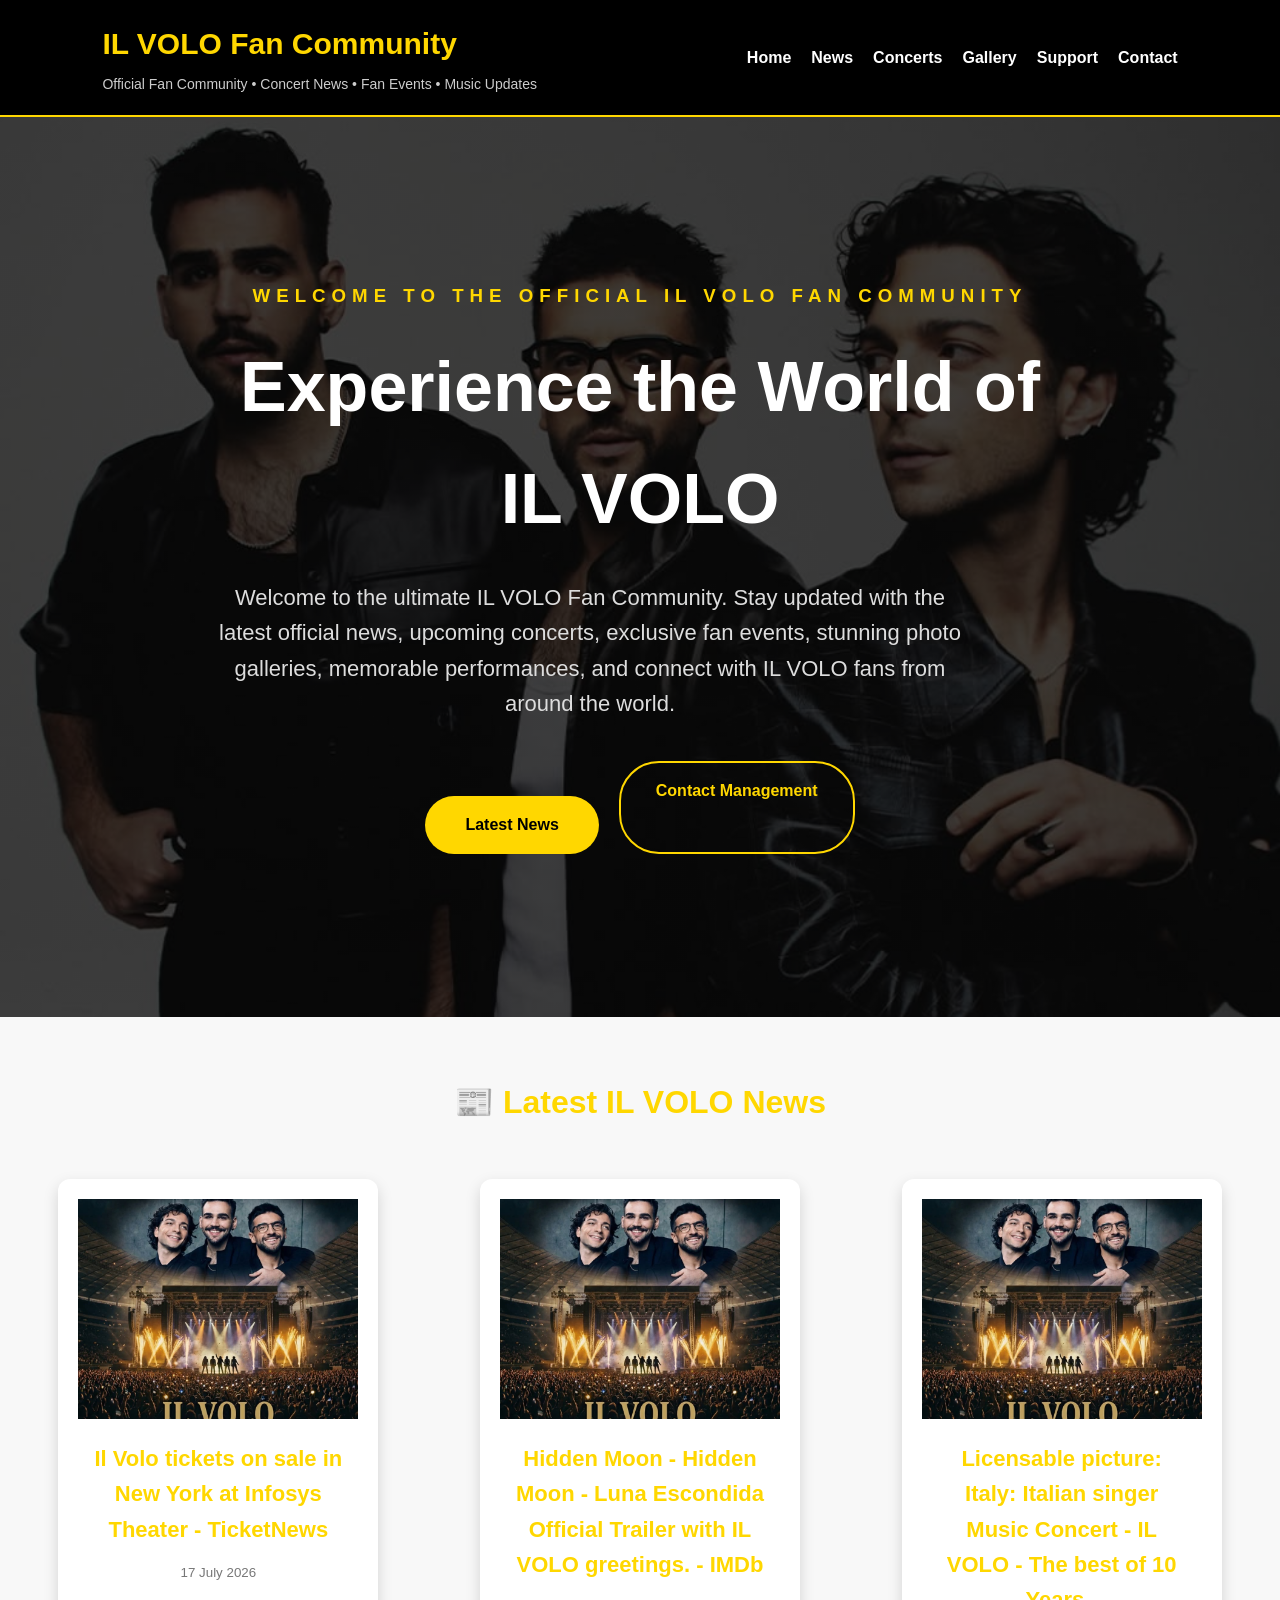
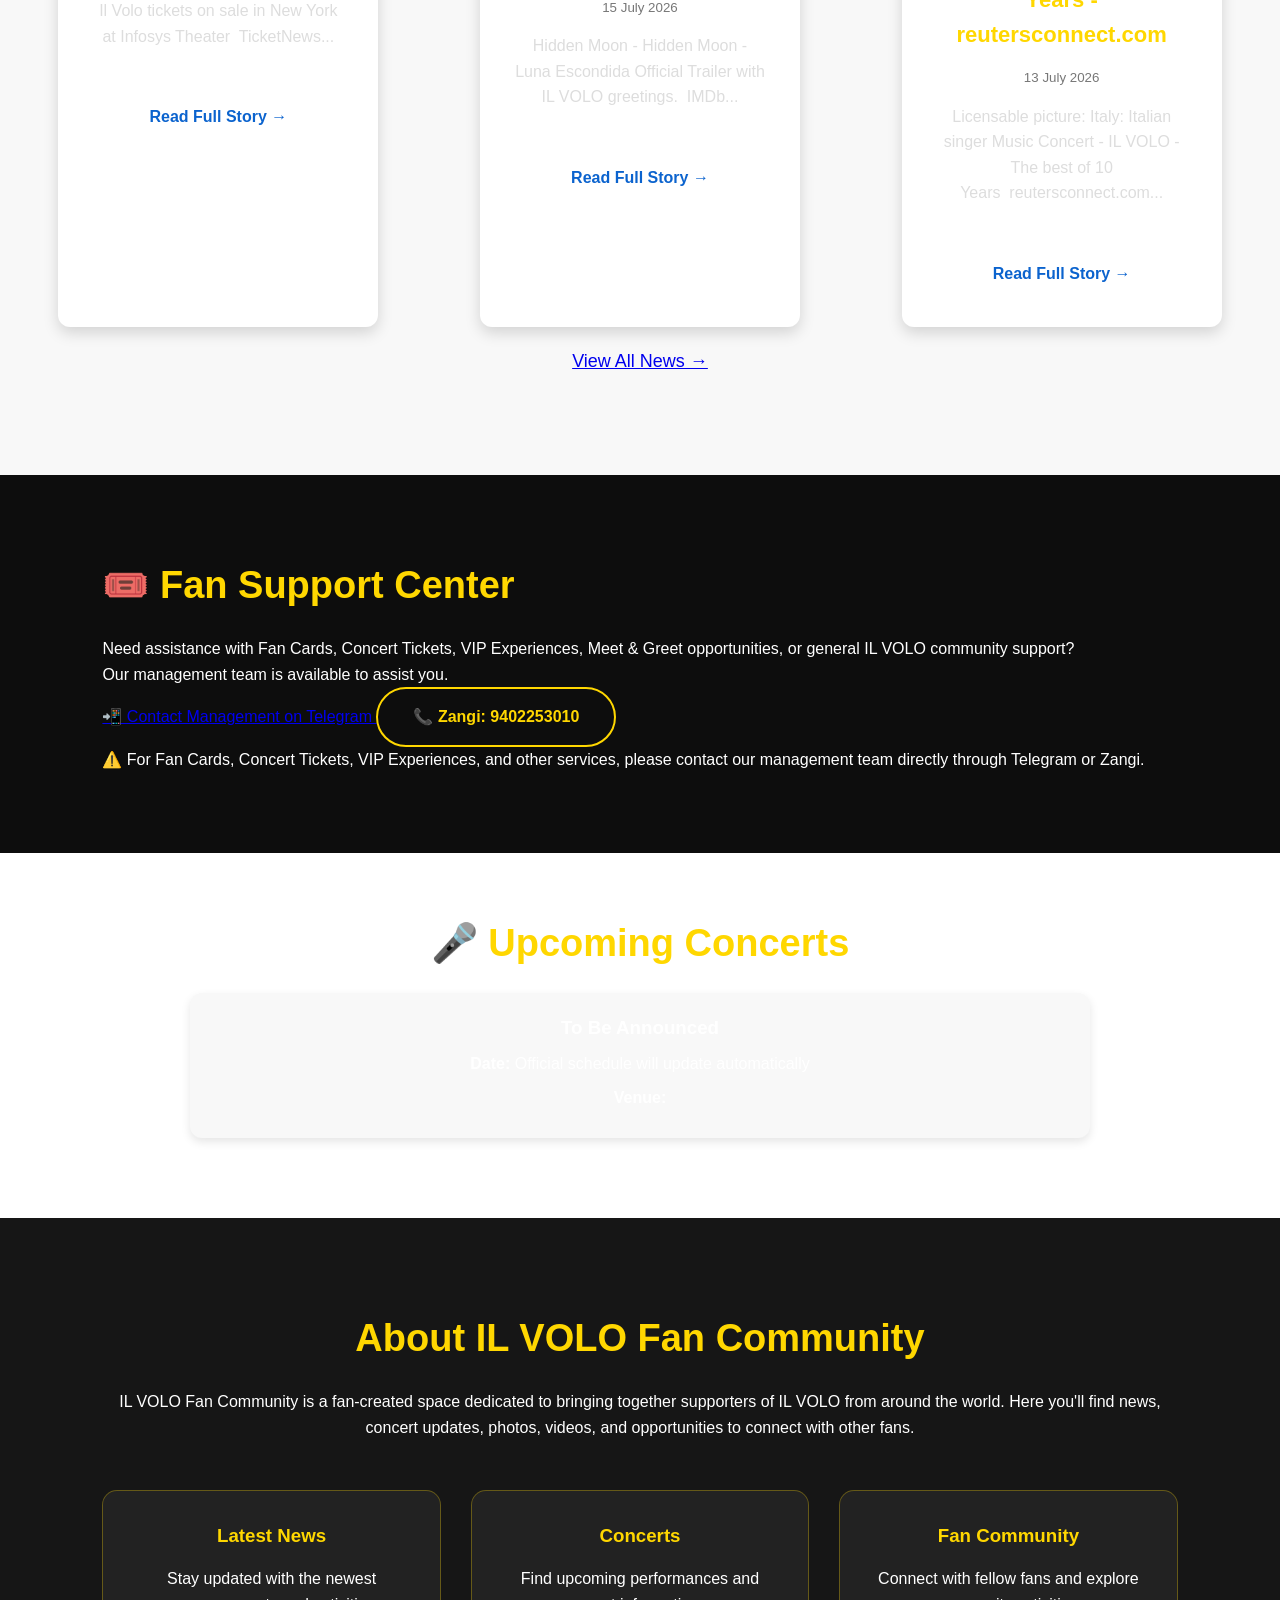
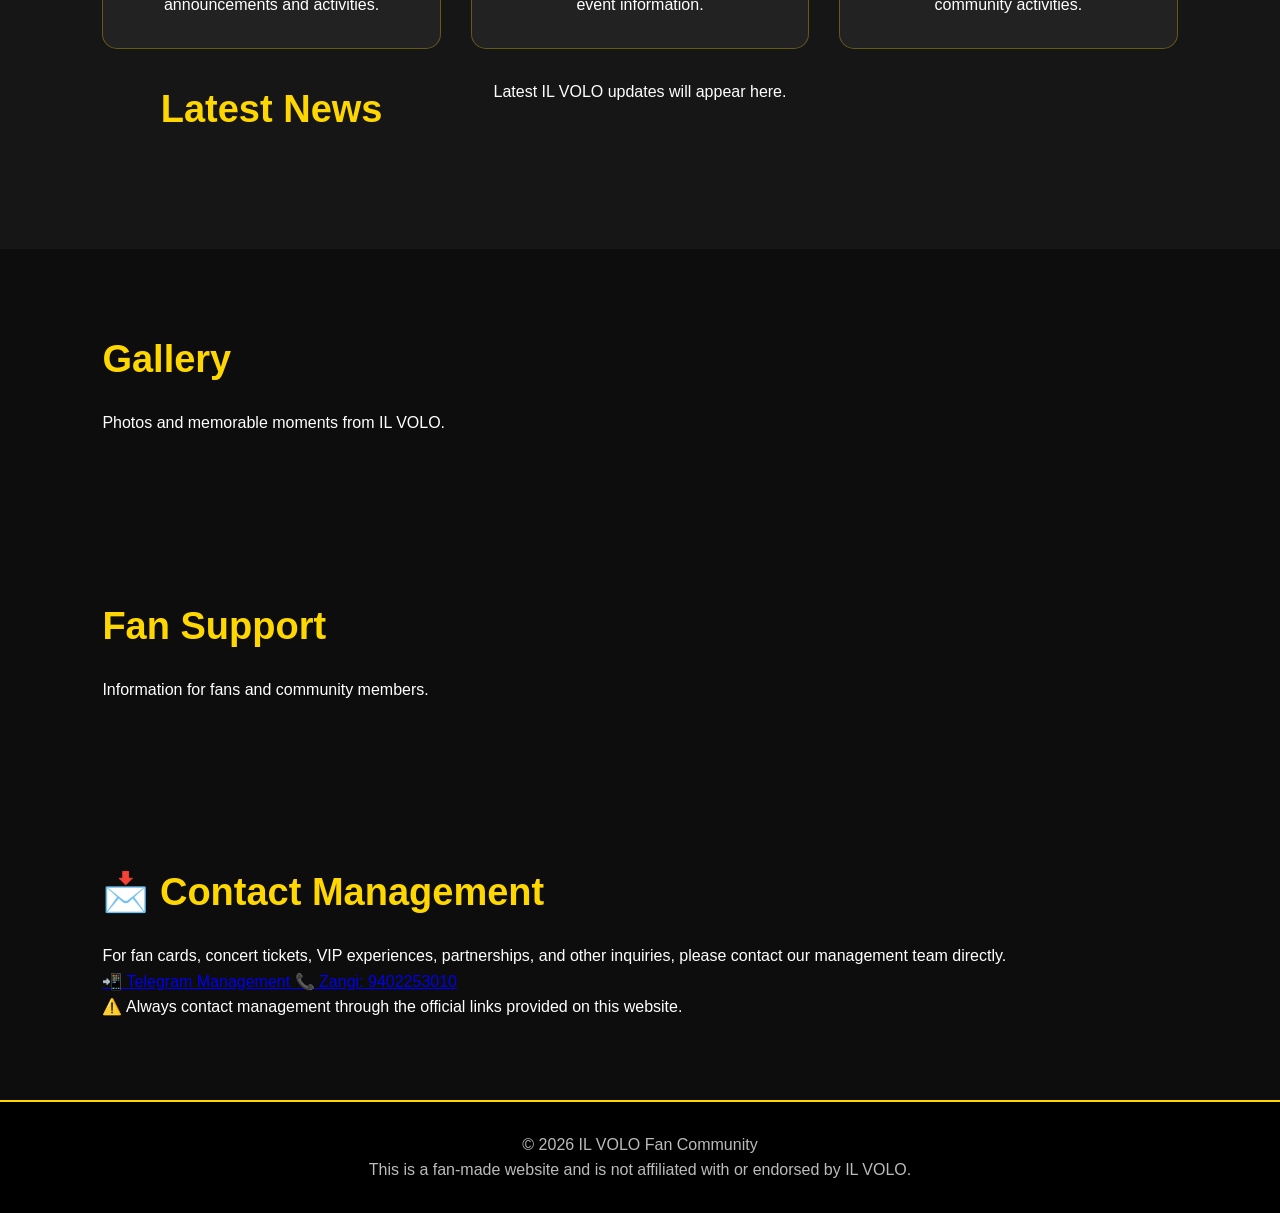
==== index.html @ ac8c2c8b "Improve contact management section" ====
<!DOCTYPE html>
<html lang="en">
<head>
<meta charset="UTF-8">
<meta name="viewport" content="width=device-width, initial-scale=1.0">
<title>IL VOLO Fan Community</title>

<link rel="stylesheet" href="style.css">
</head>

<body>

<header class="header">
    <div class="logo">
        <h1>IL VOLO Fan Community</h1>
       <p>Official Fan Community • Concert News • Fan Events • Music Updates</p>
    </div>

    <nav>
        <a href="#home">Home</a>
        <a href="#news">News</a>
        <a href="#concerts">Concerts</a>
        <a href="#gallery">Gallery</a>
        <a href="#support">Support</a>
        <a href="#contact">Contact</a>
    </nav>
</header>

<section id="home" class="hero">

<div class="hero-content">

<h3>WELCOME TO THE OFFICIAL IL VOLO FAN COMMUNITY</h3>

<h1>Experience the World of IL VOLO</h1>

<p>
Welcome to the ultimate IL VOLO Fan Community. Stay updated with the latest official news, upcoming concerts, exclusive fan events, stunning photo galleries, memorable performances, and connect with IL VOLO fans from around the world.
</p>

<div class="hero-buttons">
<a href="#news" class="btn">Latest News</a>
<a href="#contact" class="btn2">Contact Management</a>
</div>

</div>

</section>
<section class="latest-news">
  <h2>📰 Latest IL VOLO News</h2>

  <div id="home-news">
    <p>Loading latest news...</p>
  </div>

  <p>
    <a href="news.html">View All News →</a>
  </p>
</section>

<script src="script.js"></script>
<section id="support" class="fan-support">

<h2>🎟️ Fan Support Center</h2>

<p>
Need assistance with Fan Cards, Concert Tickets, VIP Experiences, Meet & Greet opportunities, or general IL VOLO community support?
</p>

<p>
Our management team is available to assist you.
</p>

<div class="support-buttons">

<a href="https://t.me/ilvolo_fan_community" target="_blank">
📲 Contact Management on Telegram
</a>

<a href="https://zangi.com/dl/conversation/9402253010" target="_blank" class="btn2">
📞 Zangi: 9402253010
</a>

</div>

<p class="support-note">
⚠️ For Fan Cards, Concert Tickets, VIP Experiences, and other services, please contact our management team directly through Telegram or Zangi.
</p>

</section>
<section id="concerts" class="concerts">

<h2>🎤 Upcoming Concerts</h2>

<div id="concert-list">
<p>Concert dates will be updated automatically.</p>
</div>

</section>
<section id="about">

<h2>About IL VOLO Fan Community</h2>

<p>
IL VOLO Fan Community is a fan-created space dedicated to bringing together supporters of IL VOLO from around the world. Here you'll find news, concert updates, photos, videos, and opportunities to connect with other fans.
</p>

<div class="about-boxes">

<div class="box">
<h3>Latest News</h3>
<p>Stay updated with the newest announcements and activities.</p>
</div>

<div class="box">
<h3>Concerts</h3>
<p>Find upcoming performances and event information.</p>
</div>

<div class="box">
<h3>Fan Community</h3>
<p>Connect with fellow fans and explore community activities.</p>
</div>

    <h2>Latest News</h2>
    <p>Latest IL VOLO updates will appear here.</p>
</section>



<section id="gallery">
    <h2>Gallery</h2>
    <p>Photos and memorable moments from IL VOLO.</p>
</section>

<section id="support">
    <h2>Fan Support</h2>
    <p>Information for fans and community members.</p>
</section>

<section id="contact" class="contact">

<h2>📩 Contact Management</h2>

<p>
For fan cards, concert tickets, VIP experiences, partnerships, and other inquiries, please contact our management team directly.
</p>

<div class="support-buttons">

<a href="https://t.me/ilvolo_fan_community" target="_blank">
📲 Telegram Management
</a>

<a href="https://zangi.com/dl/conversation/9402253010" target="_blank">
📞 Zangi: 9402253010
</a>

</div>

<p class="support-note">
⚠️ Always contact management through the official links provided on this website.
</p>

</section>

<footer>
    <p>© 2026 IL VOLO Fan Community</p>
    <p>This is a fan-made website and is not affiliated with or endorsed by IL VOLO.</p>
</footer>

<script src="script.js"></script>

</body>
</html>
---- style.css ----
*{
margin:0;
padding:0;
box-sizing:border-box;
font-family:Arial,Helvetica,sans-serif;
scroll-behavior:smooth;
}

body{
background:#0d0d0d;
color:#fff;
line-height:1.6;
}

.header{
position:sticky;
top:0;
display:flex;
justify-content:space-between;
align-items:center;
padding:20px 8%;
background:#000;
border-bottom:2px solid gold;
z-index:1000;
flex-wrap:wrap;
}

.logo h1{
color:gold;
font-size:30px;
}

.logo p{
color:#ccc;
font-size:14px;
margin-top:5px;
}

nav{
display:flex;
flex-wrap:wrap;
gap:20px;
}

nav a{
text-decoration:none;
color:white;
font-weight:bold;
transition:.3s;
}

nav a:hover{
color:gold;
}

.hero{
    min-height:100vh;
    display:flex;
    justify-content:center;
    align-items:center;
    text-align:center;
    padding:40px 20px;
    background:
        linear-gradient(rgba(0,0,0,.75),rgba(0,0,0,.75)),
        url("hero-ilvolo.JPG");
    background-size:cover;
    background-position:center;
}

.hero-content{
    max-width:850px;
}

.hero h3{
    color:gold;
    letter-spacing:6px;
    margin-bottom:20px;
}

.hero h1{
    font-size:70px;
    margin-bottom:25px;
}

.hero p{
    font-size:22px;
    color:#ddd;
    margin-bottom:40px;
}

.hero-buttons{
    display:flex;
    justify-content:center;
    gap:20px;
    flex-wrap:wrap;
}

.btn,
.btn2{
    display:inline-block;
    padding:15px 35px;
    border-radius:40px;
    text-decoration:none;
    font-weight:bold;
    transition:.3s;
}

.btn{
    background:gold;
    color:#000;
}

.btn2{
    border:2px solid gold;
    color:gold;
}

.btn:hover,
.btn2:hover{
    transform:translateY(-4px);
}

.hero h2{
font-size:58px;
color:gold;
margin-bottom:20px;
}

.hero p{
max-width:750px;
font-size:22px;
color:#ddd;
}

.btn{
margin-top:35px;
display:inline-block;
padding:16px 40px;
background:gold;
color:black;
font-weight:bold;
text-decoration:none;
border-radius:40px;
transition:.3s;
}

.btn:hover{
transform:scale(1.05);
}

section{
padding:80px 8%;
}

section h2{
color:gold;
margin-bottom:20px;
font-size:38px;
}

footer{
background:#000;
padding:30px;
text-align:center;
border-top:2px solid gold;
color:#bbb;
}

@media(max-width:768px){

.header{
flex-direction:column;
text-align:center;
}

nav{
justify-content:center;
margin-top:20px;
}

.hero h2{
font-size:40px;
}

.hero p{
font-size:18px;
}

}
#about{
padding:90px 8%;
text-align:center;
background:#161616;
}

.about-boxes{
display:grid;
grid-template-columns:repeat(auto-fit,minmax(250px,1fr));
gap:30px;
margin-top:50px;
}

.box{
background:#222;
padding:30px;
border-radius:15px;
border:1px solid rgba(255,215,0,.3);
transition:.3s;
}

.box:hover{
transform:translateY(-8px);
border-color:gold;
}

.box h3{
color:gold;
margin-bottom:15px;
}
/* Latest News Section */

.latest-news {
    padding: 50px 20px;
    text-align: center;
}

.latest-news h2 {
    font-size: 35px;
    margin-bottom: 10px;
}

.latest-news p {
    font-size: 18px;
}

.news-container {
    display: flex;
    justify-content: center;
    gap: 25px;
    flex-wrap: wrap;
    margin-top: 30px;
}

.news-card {
    width: 320px;
    background: white;
    border-radius: 15px;
    overflow: hidden;
    box-shadow: 0 5px 15px rgba(0,0,0,0.15);
    padding-bottom: 20px;
}

.news-card img {
    width: 100%;
    height: 200px;
    object-fit: cover;
}

.news-card h3 {
    font-size: 22px;
    margin: 15px;
}

.news-card p {
    padding: 0 15px;
    font-size: 16px;
}

.news-card span {
    display: block;
    margin: 15px;
    font-weight: bold;
}

.news-card button {
    background: #c9a227;
    color: white;
    border: none;
    padding: 12px 25px;
    border-radius: 25px;
    cursor: pointer;
}
/* Latest News Section */

.latest-news{
    padding:80px 20px;
    background:#111;
    text-align:center;
}

.latest-news h2{
    color:gold;
    font-size:42px;
    margin-bottom:15px;
}

.latest-news p{
    color:#ddd;
    max-width:800px;
    margin:0 auto 40px;
}

.news-container{
    display:grid;
    grid-template-columns:repeat(auto-fit,minmax(300px,1fr));
    gap:30px;
}

.news-card{
    background:#1b1b1b;
    border-radius:15px;
    overflow:hidden;
    transition:.3s;
    box-shadow:0 10px 25px rgba(0,0,0,.4);
}

.news-card:hover{
    transform:translateY(-8px);
}

.news-card img{
    width:100%;
    height:220px;
    object-fit:cover;
}

.news-card h3{
    color:gold;
    padding:20px 20px 10px;
}

.news-card p{
    padding:0 20px;
}

.news-card span{
    display:block;
    color:#bbb;
    padding:15px 20px;
}

.read-more{
    display:inline-block;
    margin:20px;
    padding:12px 25px;
    background:gold;
    color:black;
    text-decoration:none;
    border-radius:30px;
    font-weight:bold;
}
.latest-news {
    padding: 60px 20px;
    background: #f7f7f7;
    text-align: center;
}

.latest-news h2 {
    font-size: 2rem;
    margin-bottom: 30px;
}

.news-card {
    background: white;
    border-radius: 12px;
    padding: 20px;
    margin: 20px auto;
    max-width: 700px;
    box-shadow: 0 4px 12px rgba(0,0,0,0.1);
}

.news-card h3 {
    margin-bottom: 10px;
}

.news-card a {
    color: #0066cc;
    font-weight: bold;
    text-decoration: none;
}

.news-card a:hover {
    text-decoration: underline;
}
.latest-news {
    padding: 60px 20px;
    background: #f8f8f8;
}

#home-news {
    display: grid;
    grid-template-columns: repeat(auto-fit, minmax(300px, 1fr));
    gap: 25px;
}

.news-card {
    background: white;
    border-radius: 12px;
    overflow: hidden;
    box-shadow: 0 6px 15px rgba(0,0,0,0.15);
    transition: transform .3s ease;
}

.news-card:hover {
    transform: translateY(-6px);
}

.news-card img {
    width: 100%;
    height: 220px;
    object-fit: cover;
}

.news-card h3 {
    padding: 15px;
    margin: 0;
}

.news-card small {
    display: block;
    color: #777;
    padding: 0 15px;
}

.news-card p {
    padding: 15px;
    line-height: 1.6;
}

.news-card a {
    display: inline-block;
    margin: 0 15px 20px;
    color: #0b63ce;
    font-weight: bold;
    text-decoration: none;
}
.concerts {
    padding: 60px 20px;
    background: #ffffff;
    text-align: center;
}

#concert-list {
    max-width: 900px;
    margin: auto;
}

.concert-card {
    background: #f8f8f8;
    border-radius: 12px;
    padding: 20px;
    margin: 20px 0;
    box-shadow: 0 4px 10px rgba(0,0,0,0.1);
}

.concert-card h3 {
    margin-top: 0;
}

.concert-card p {
    margin: 8px 0;
}
.read-more {
    display: inline-block;
    margin: 15px;
    padding: 10px 20px;
    background: #c9a227;
    color: white;
    text-decoration: none;
    border-radius: 25px;
    font-weight: bold;
}

.read-more:hover {
    opacity: 0.8;
}
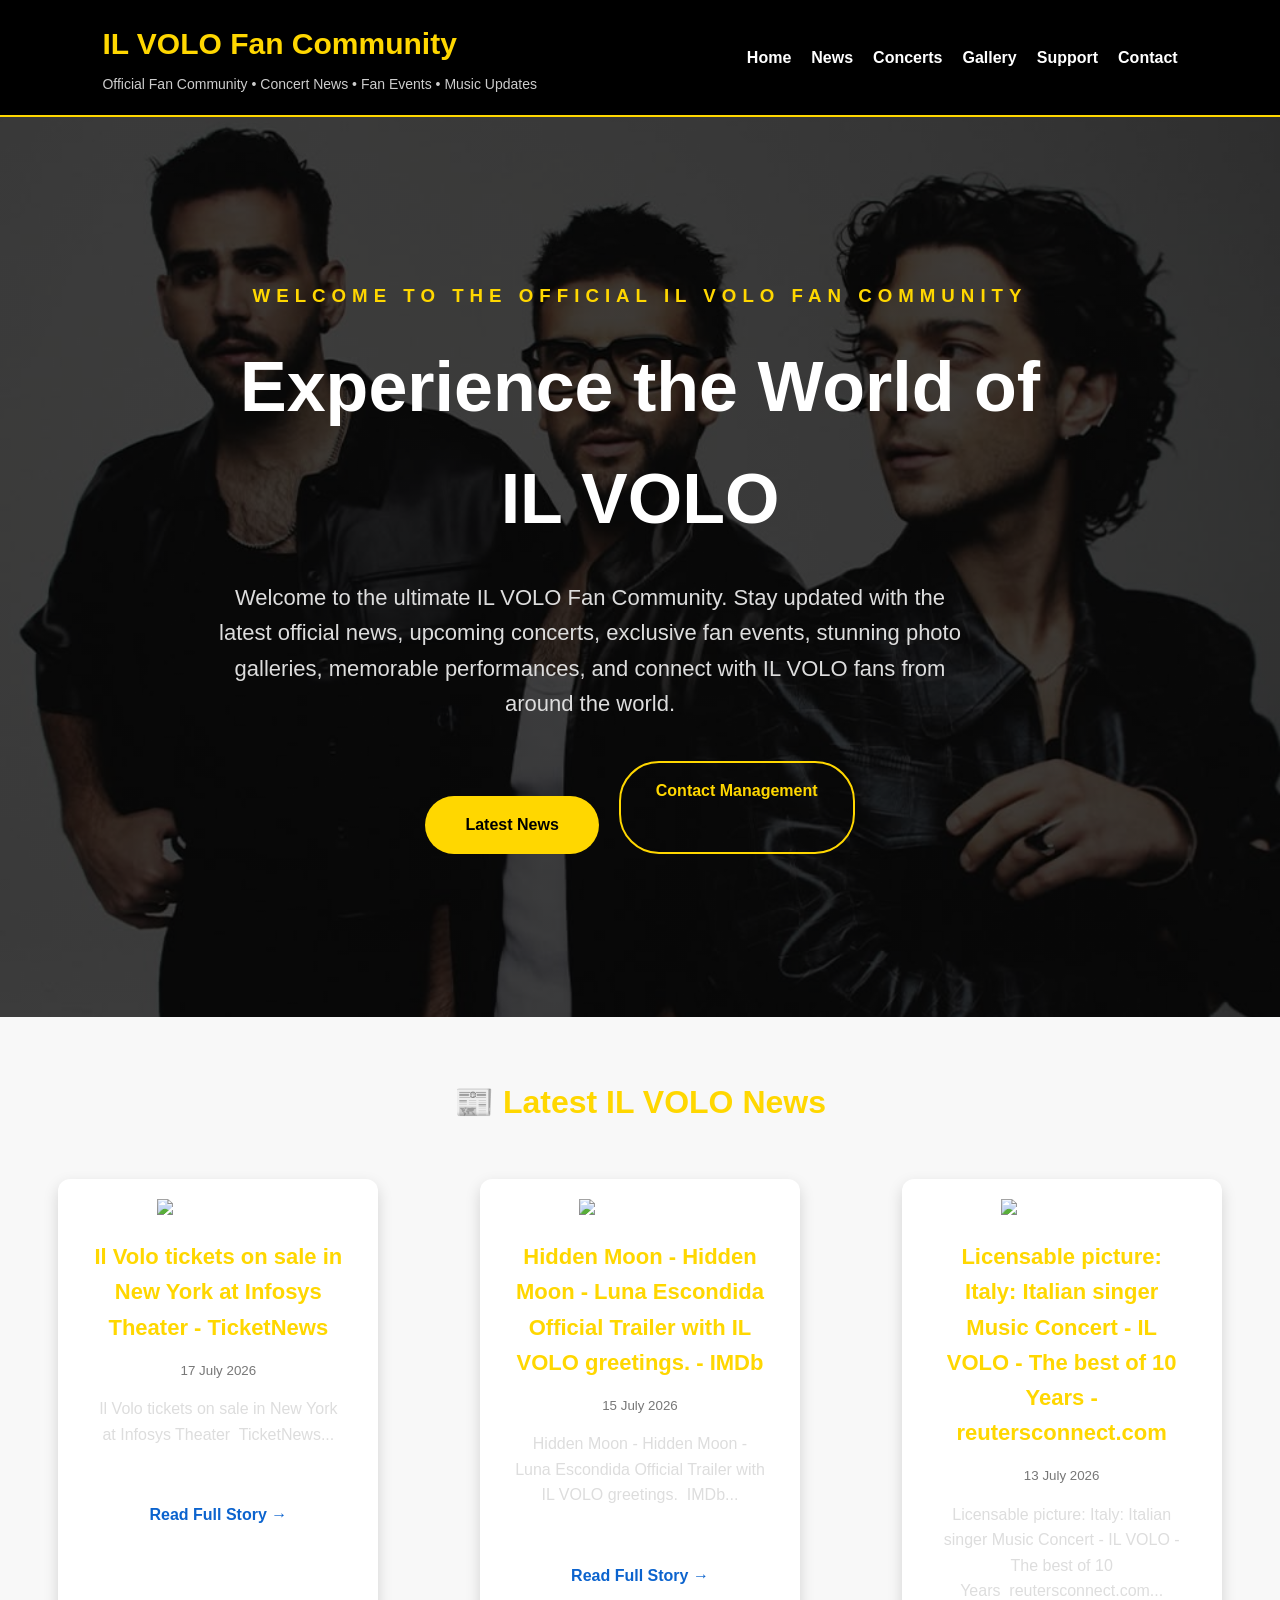
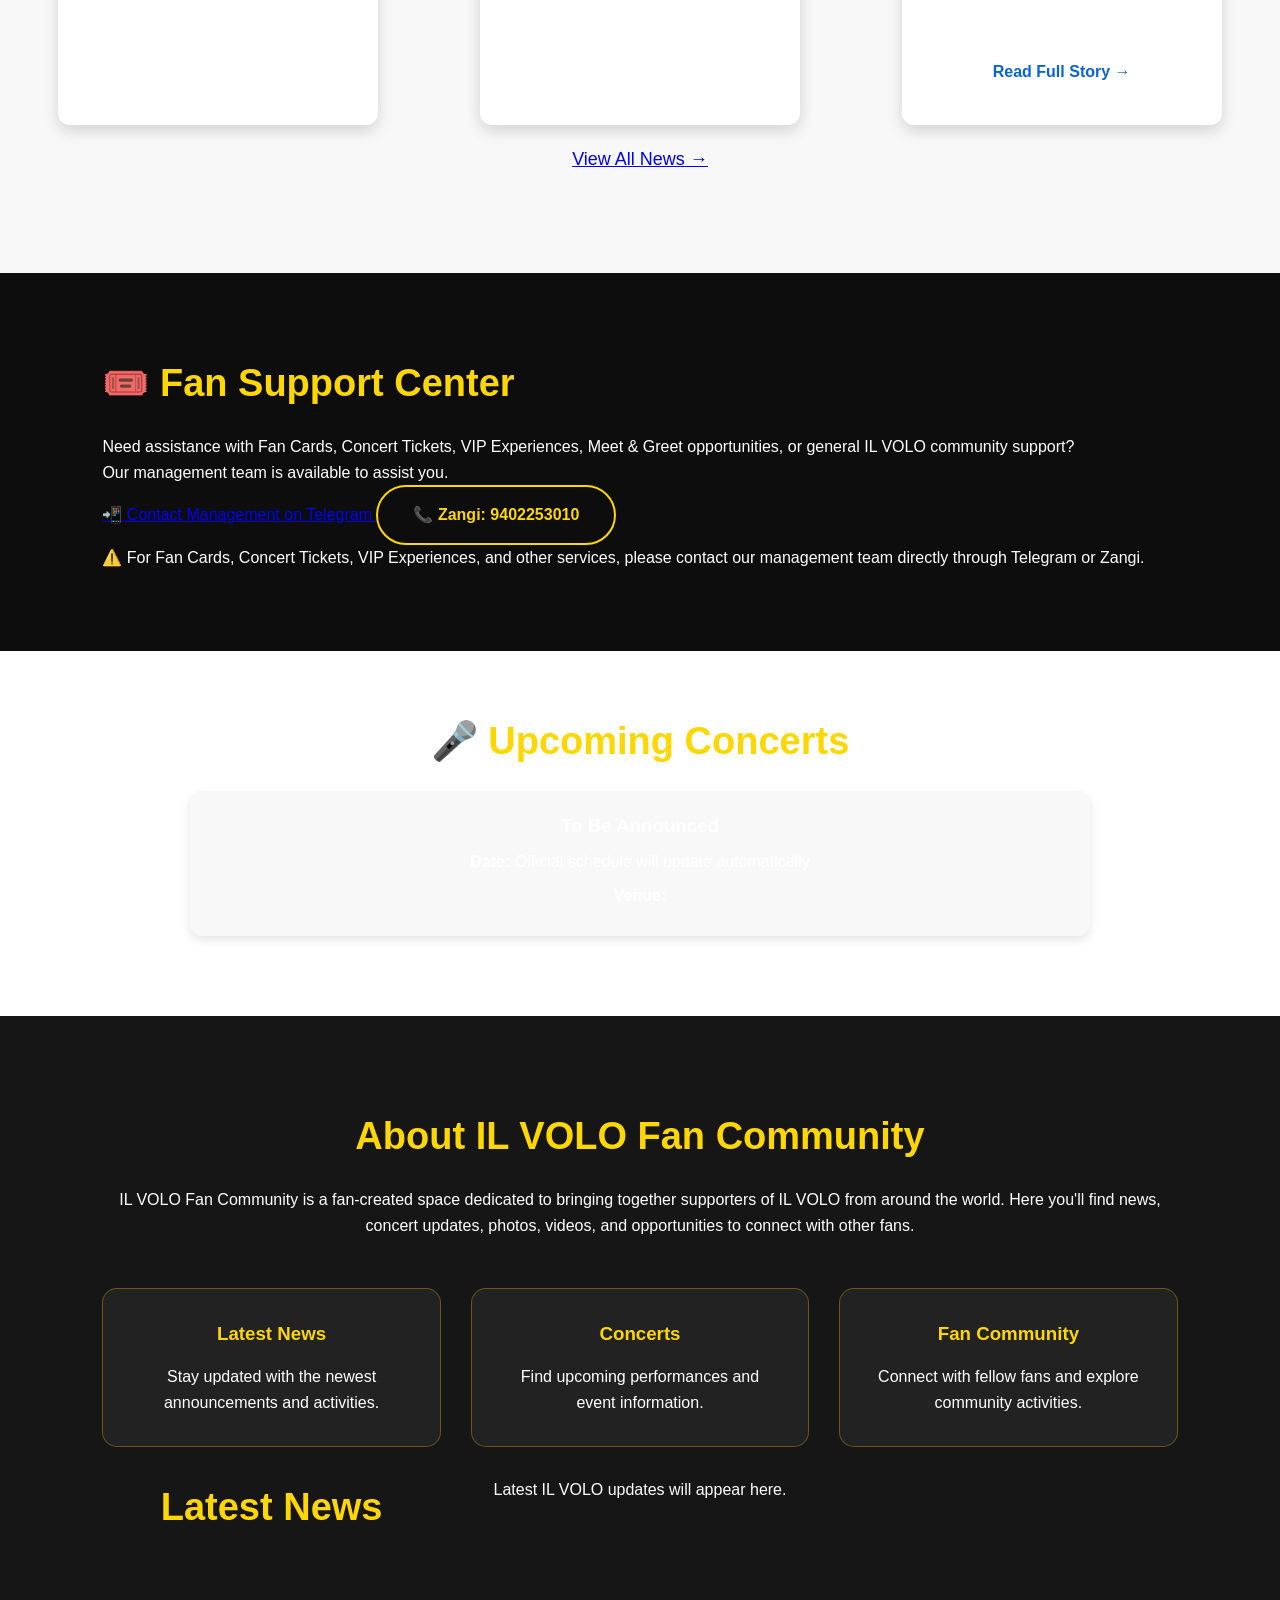
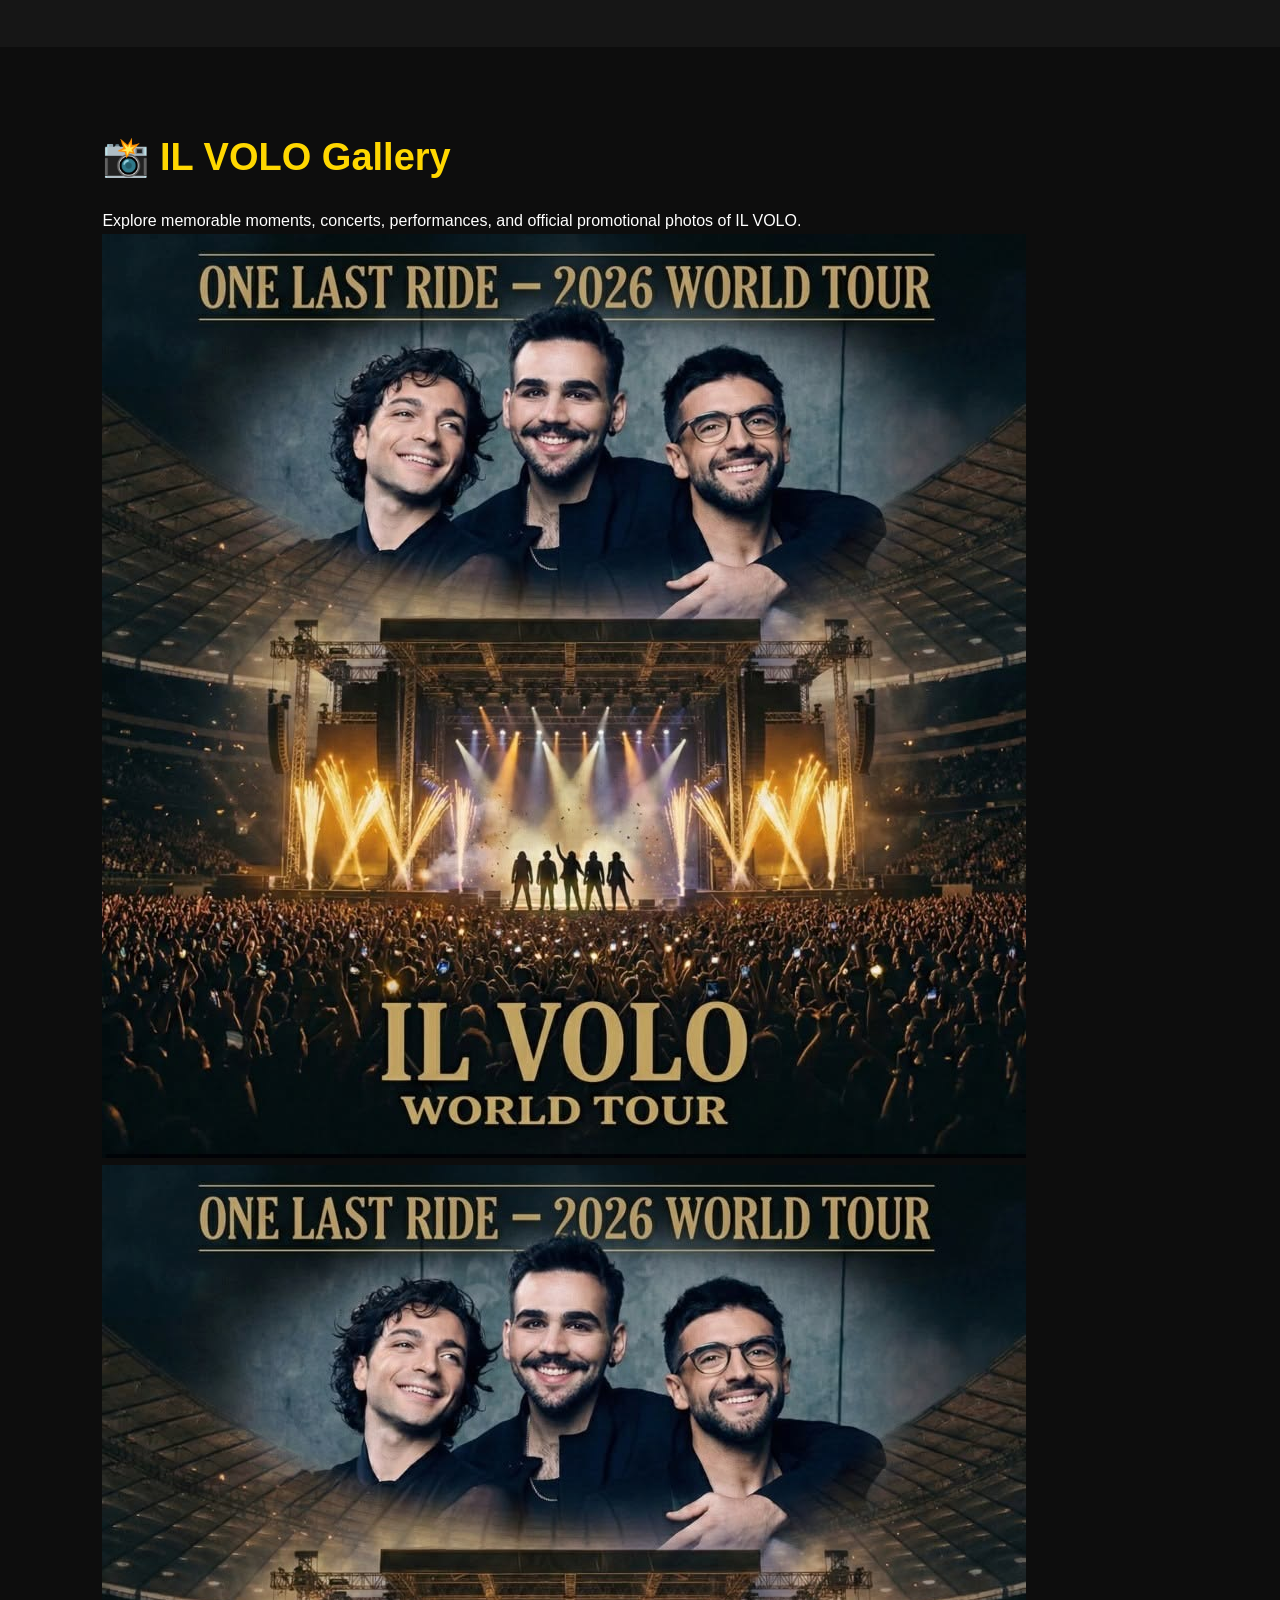
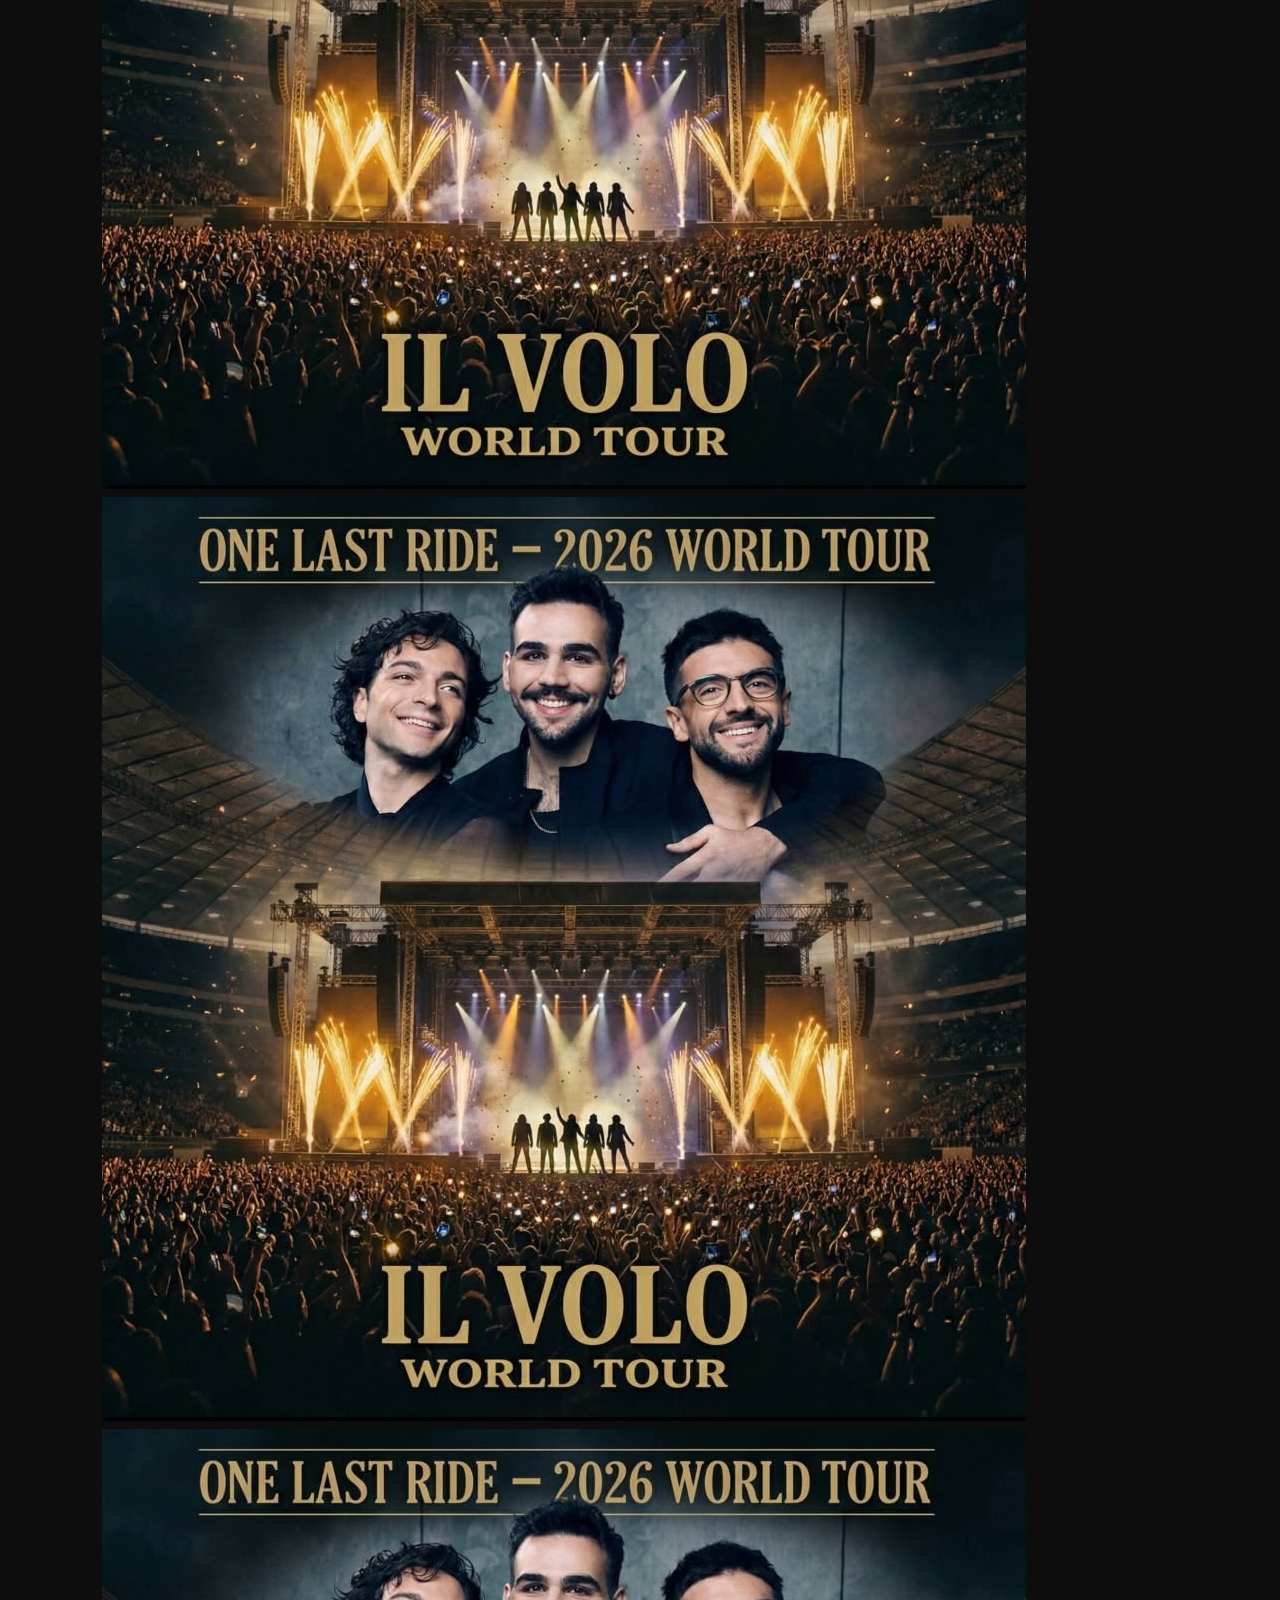
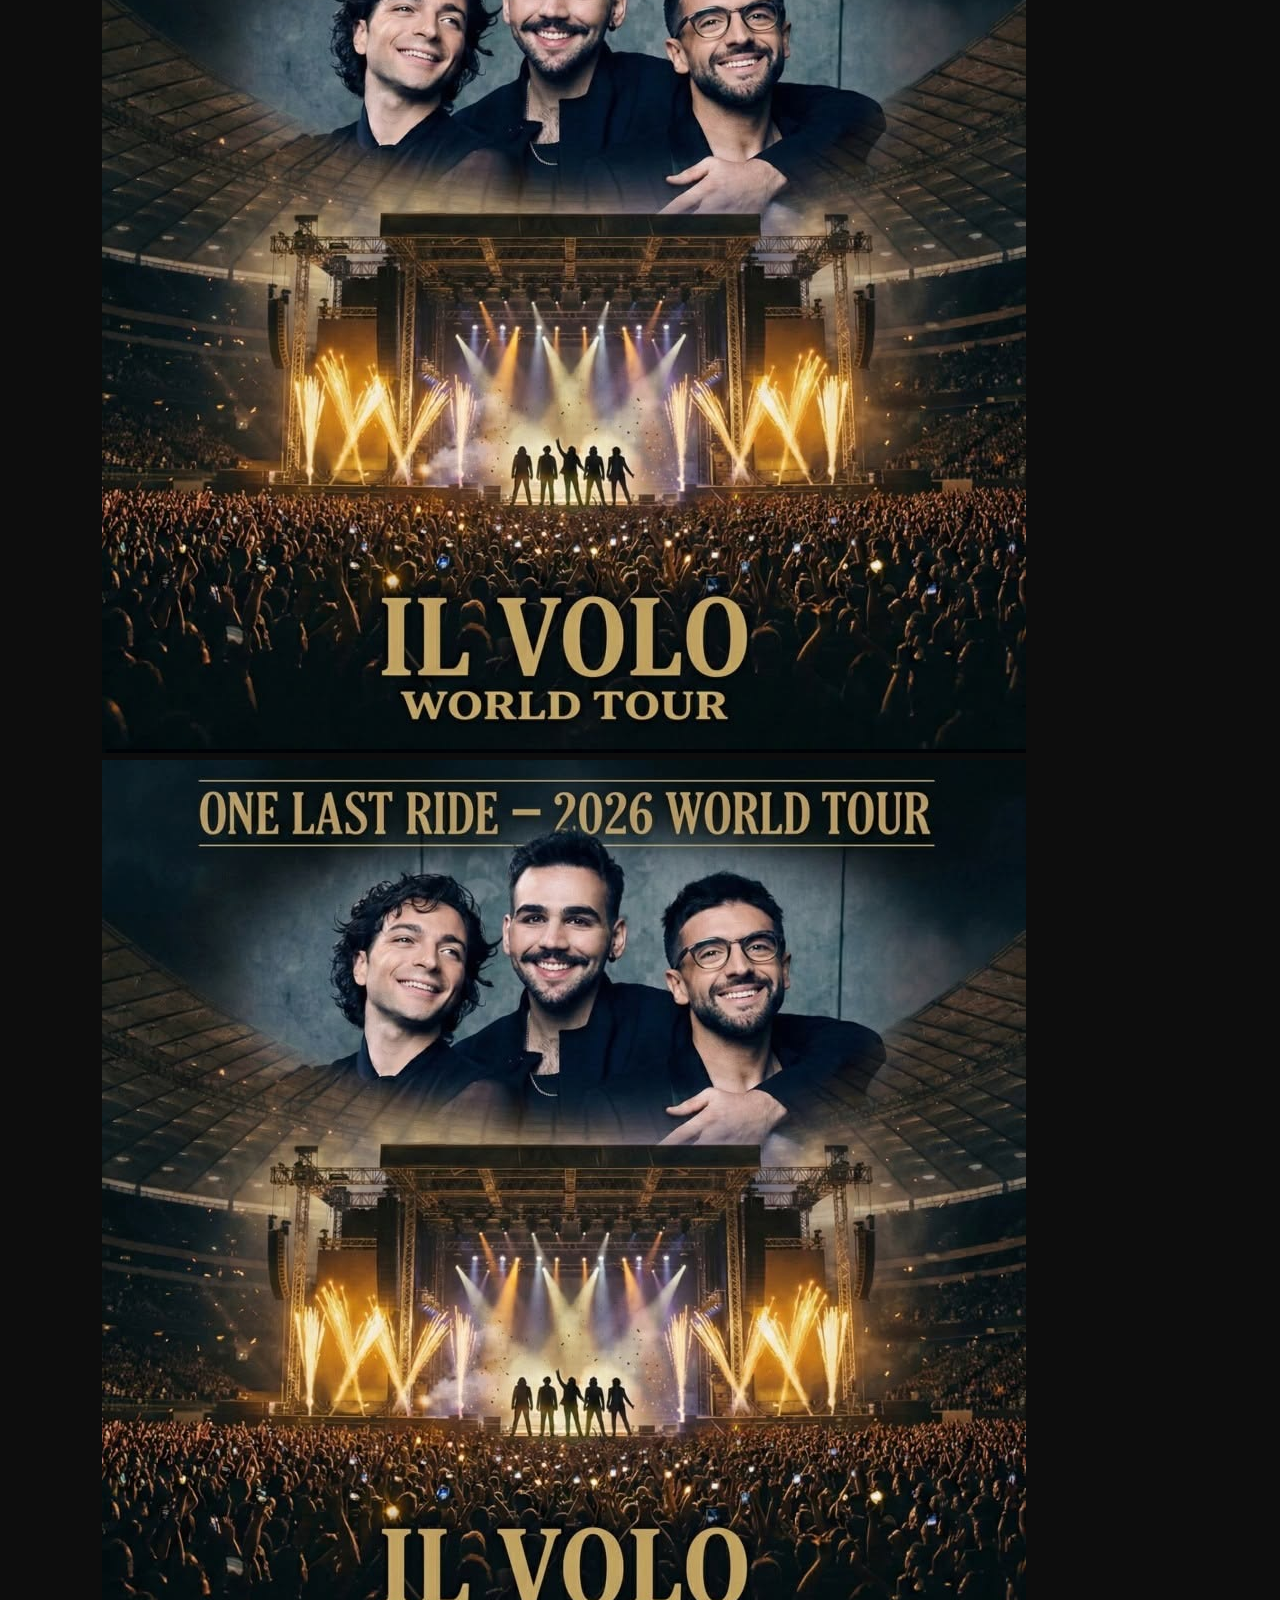
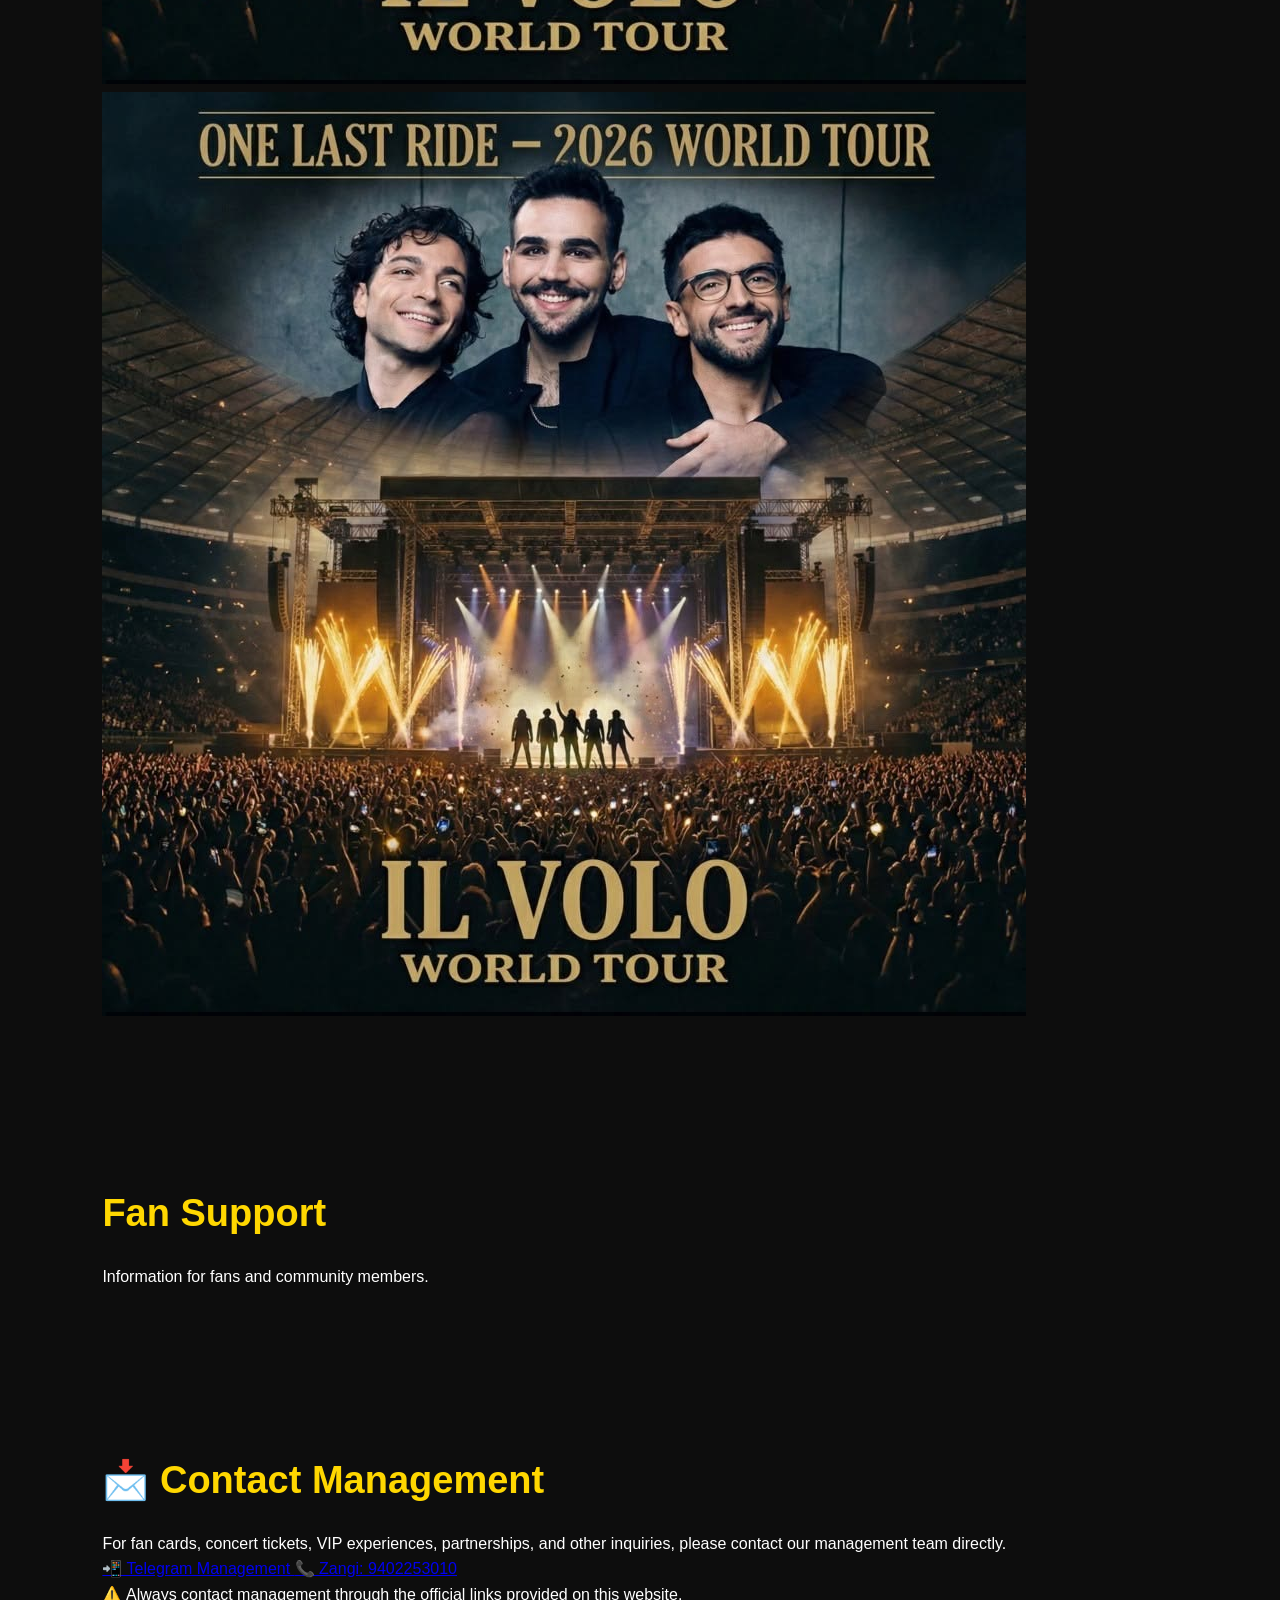
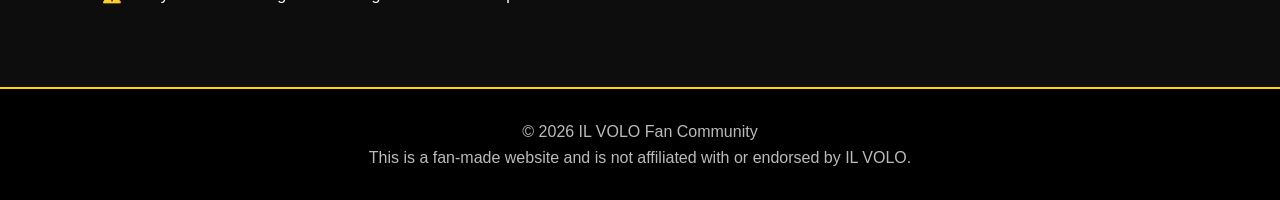
==== commit f73a0314: "Create professional gallery section" ====
--- a/index.html
+++ b/index.html
@@ -128,9 +128,30 @@
 
 
 
-<section id="gallery">
-    <h2>Gallery</h2>
-    <p>Photos and memorable moments from IL VOLO.</p>
+<section id="gallery" class="gallery">
+
+<h2>📸 IL VOLO Gallery</h2>
+
+<p>
+Explore memorable moments, concerts, performances, and official promotional photos of IL VOLO.
+</p>
+
+<div class="gallery-grid">
+
+<img src="ilvolo-default.JPG" alt="IL VOLO">
+
+<img src="ilvolo-default.JPG" alt="IL VOLO">
+
+<img src="ilvolo-default.JPG" alt="IL VOLO">
+
+<img src="ilvolo-default.JPG" alt="IL VOLO">
+
+<img src="ilvolo-default.JPG" alt="IL VOLO">
+
+<img src="ilvolo-default.JPG" alt="IL VOLO">
+
+</div>
+
 </section>
 
 <section id="support">
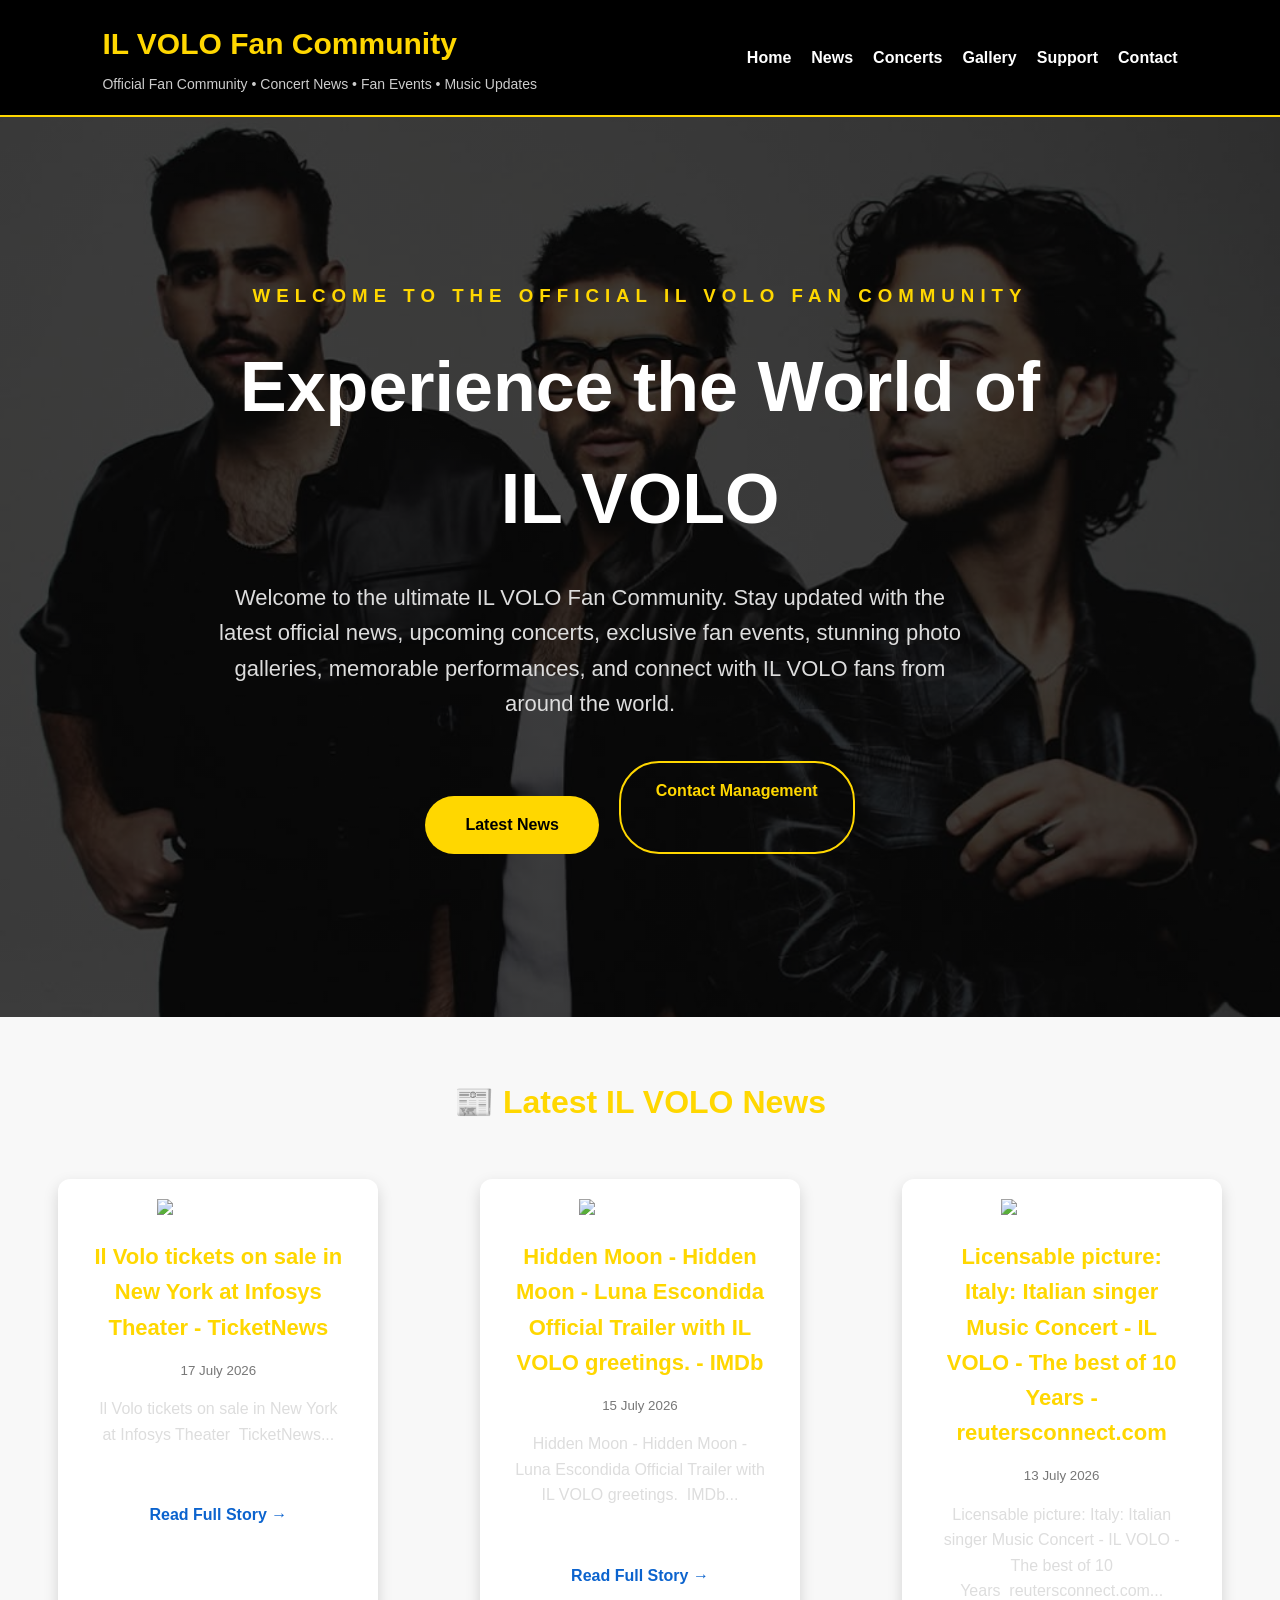
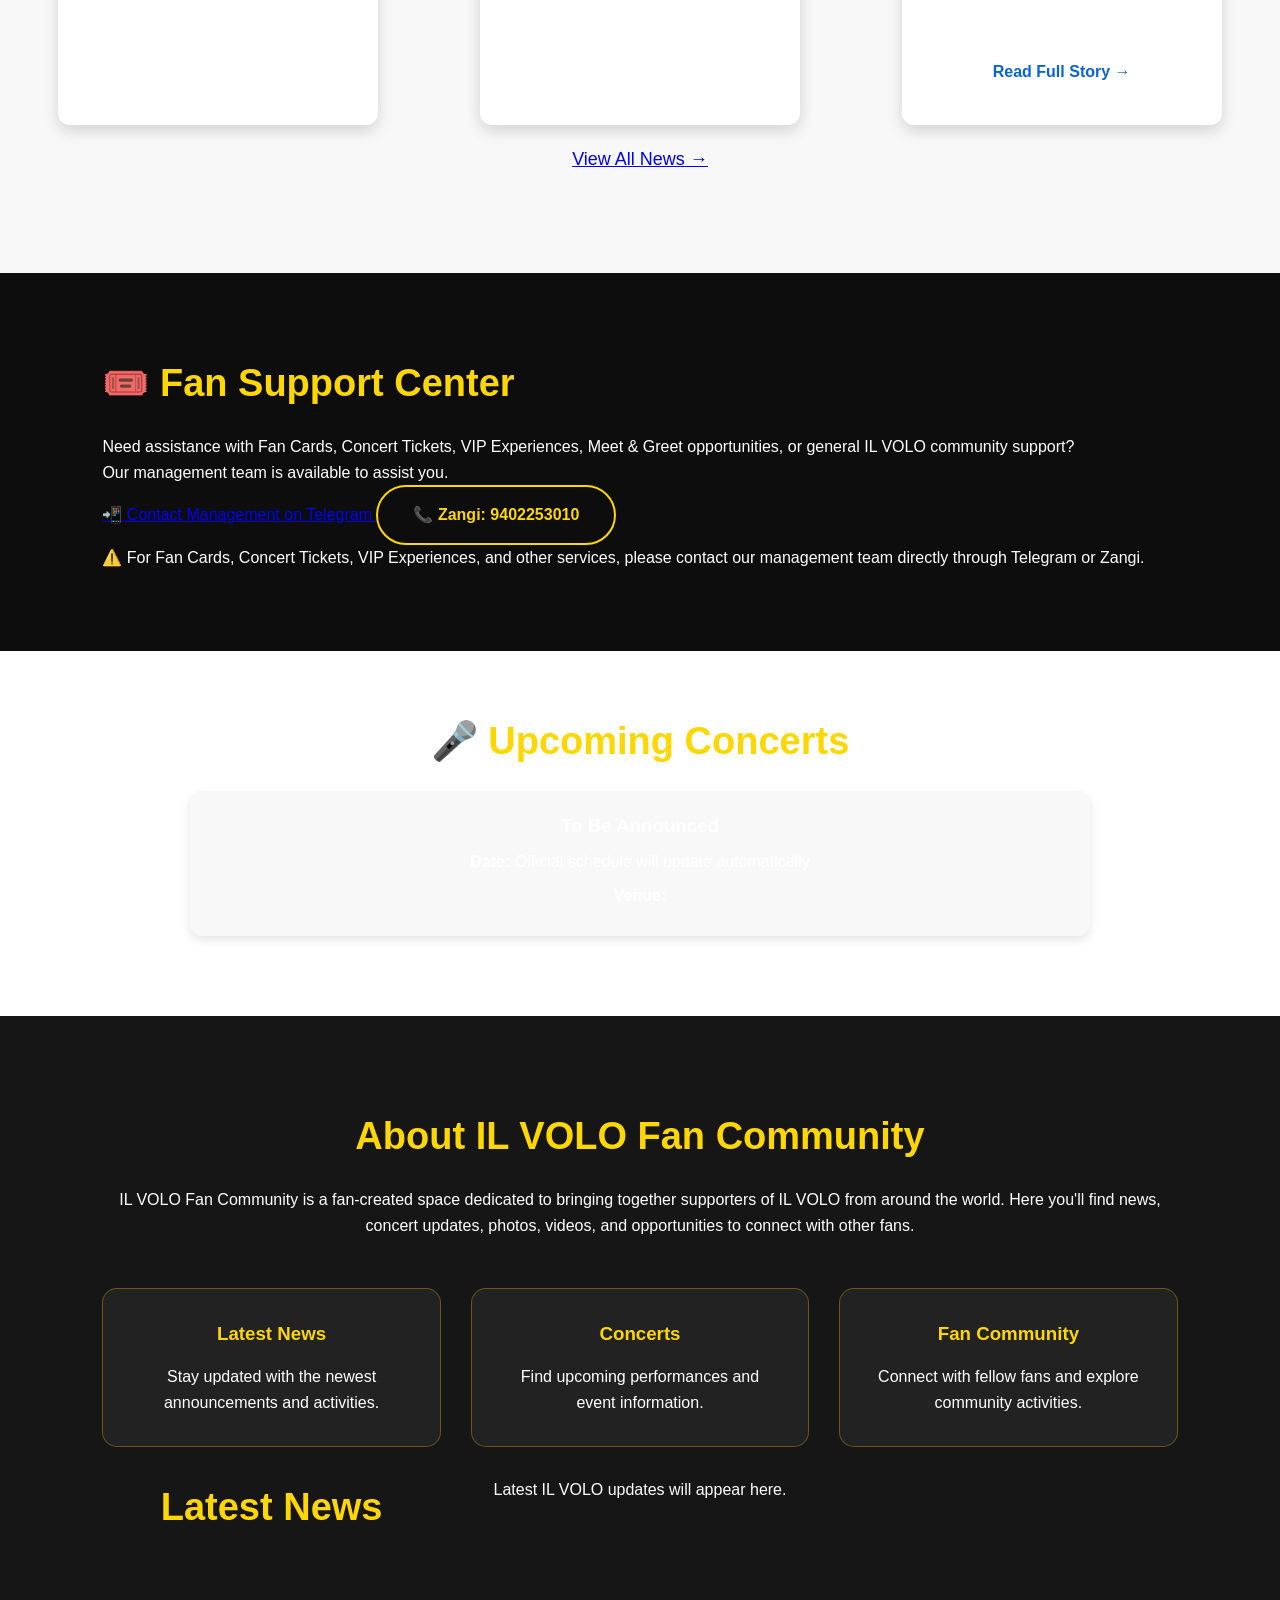
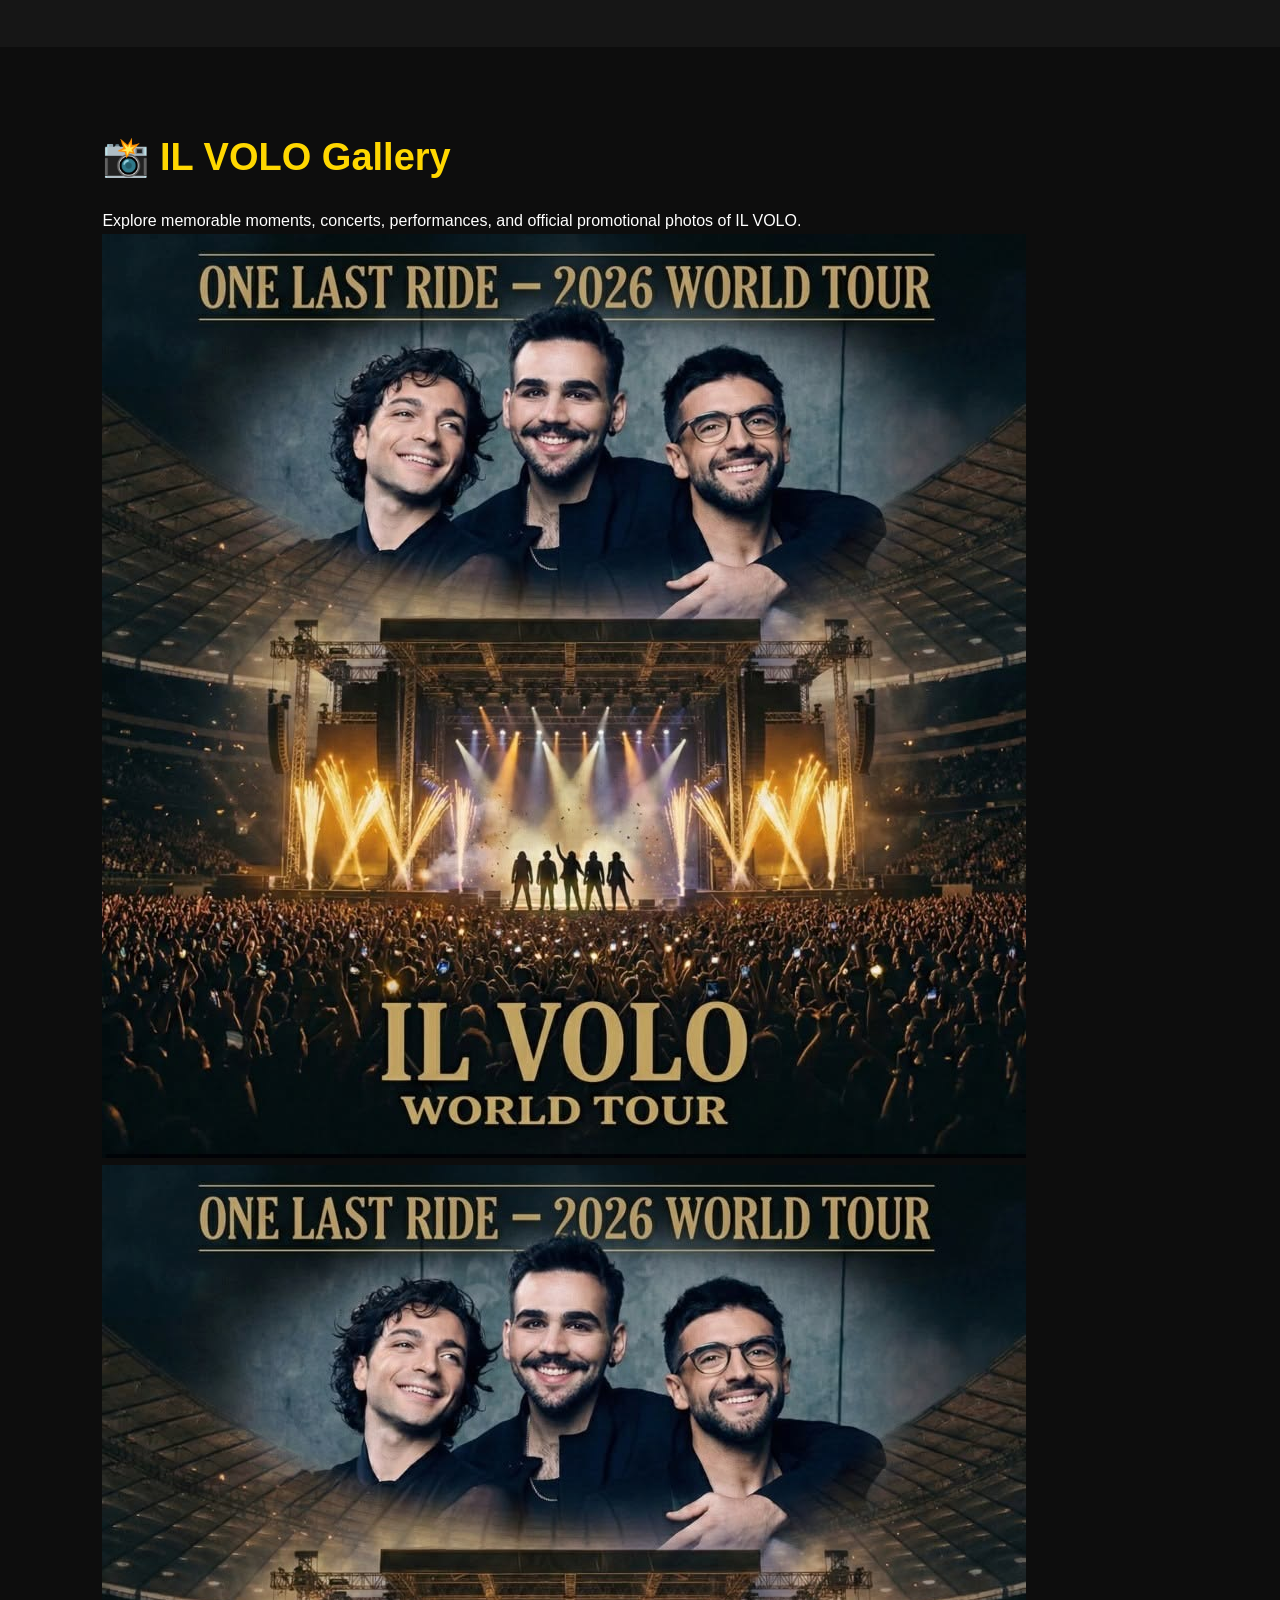
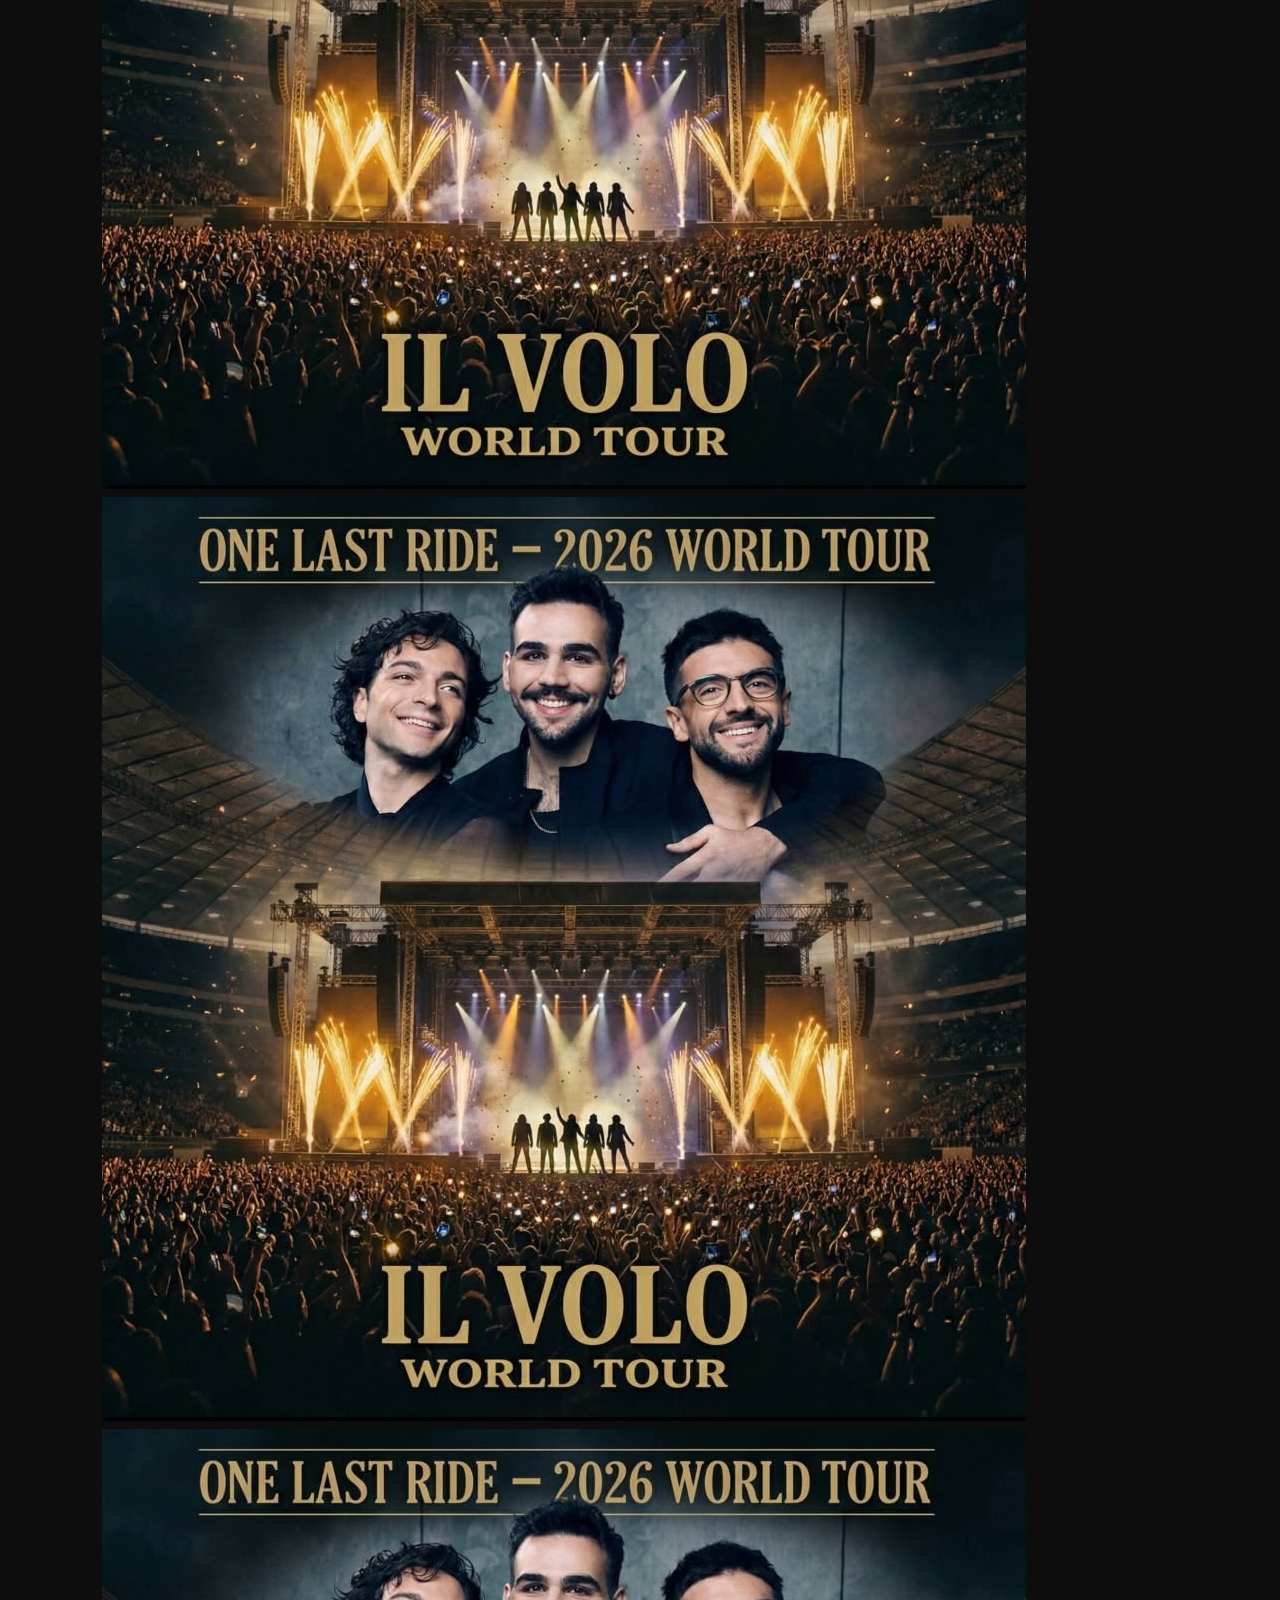
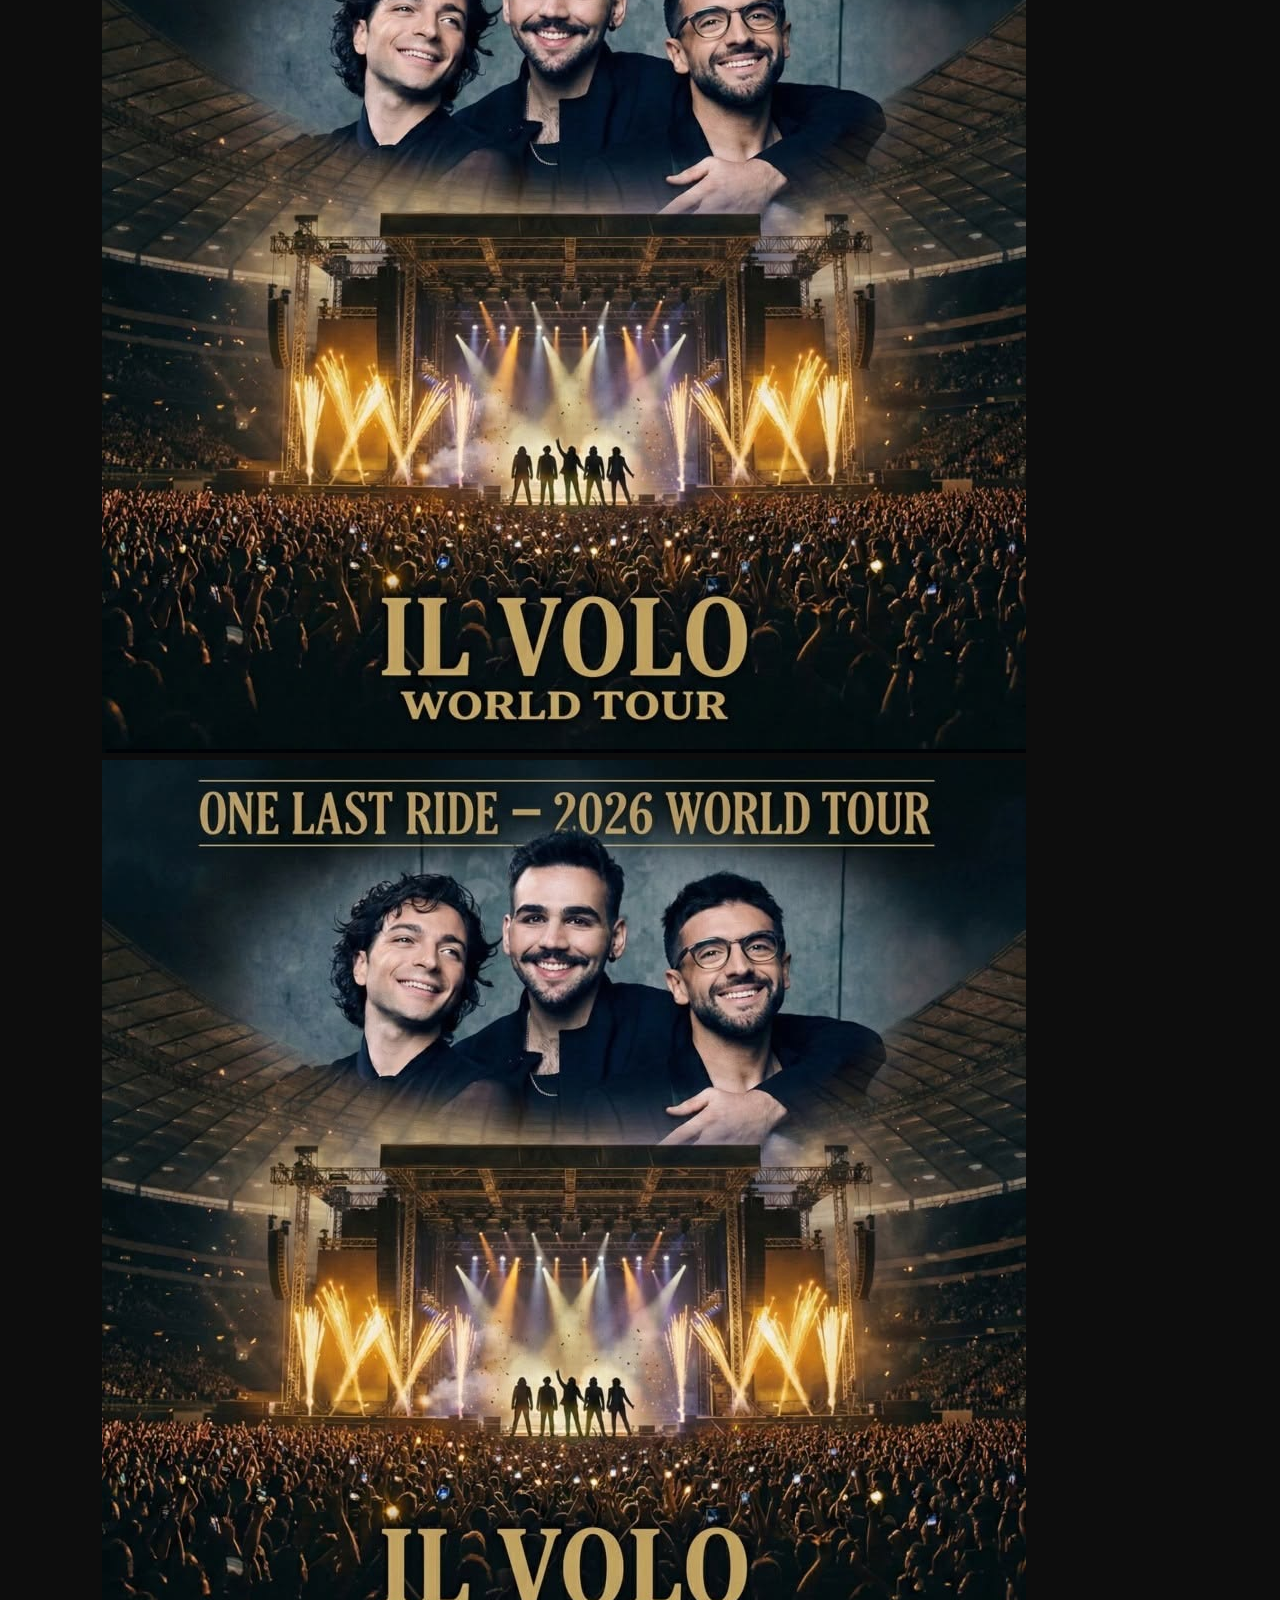
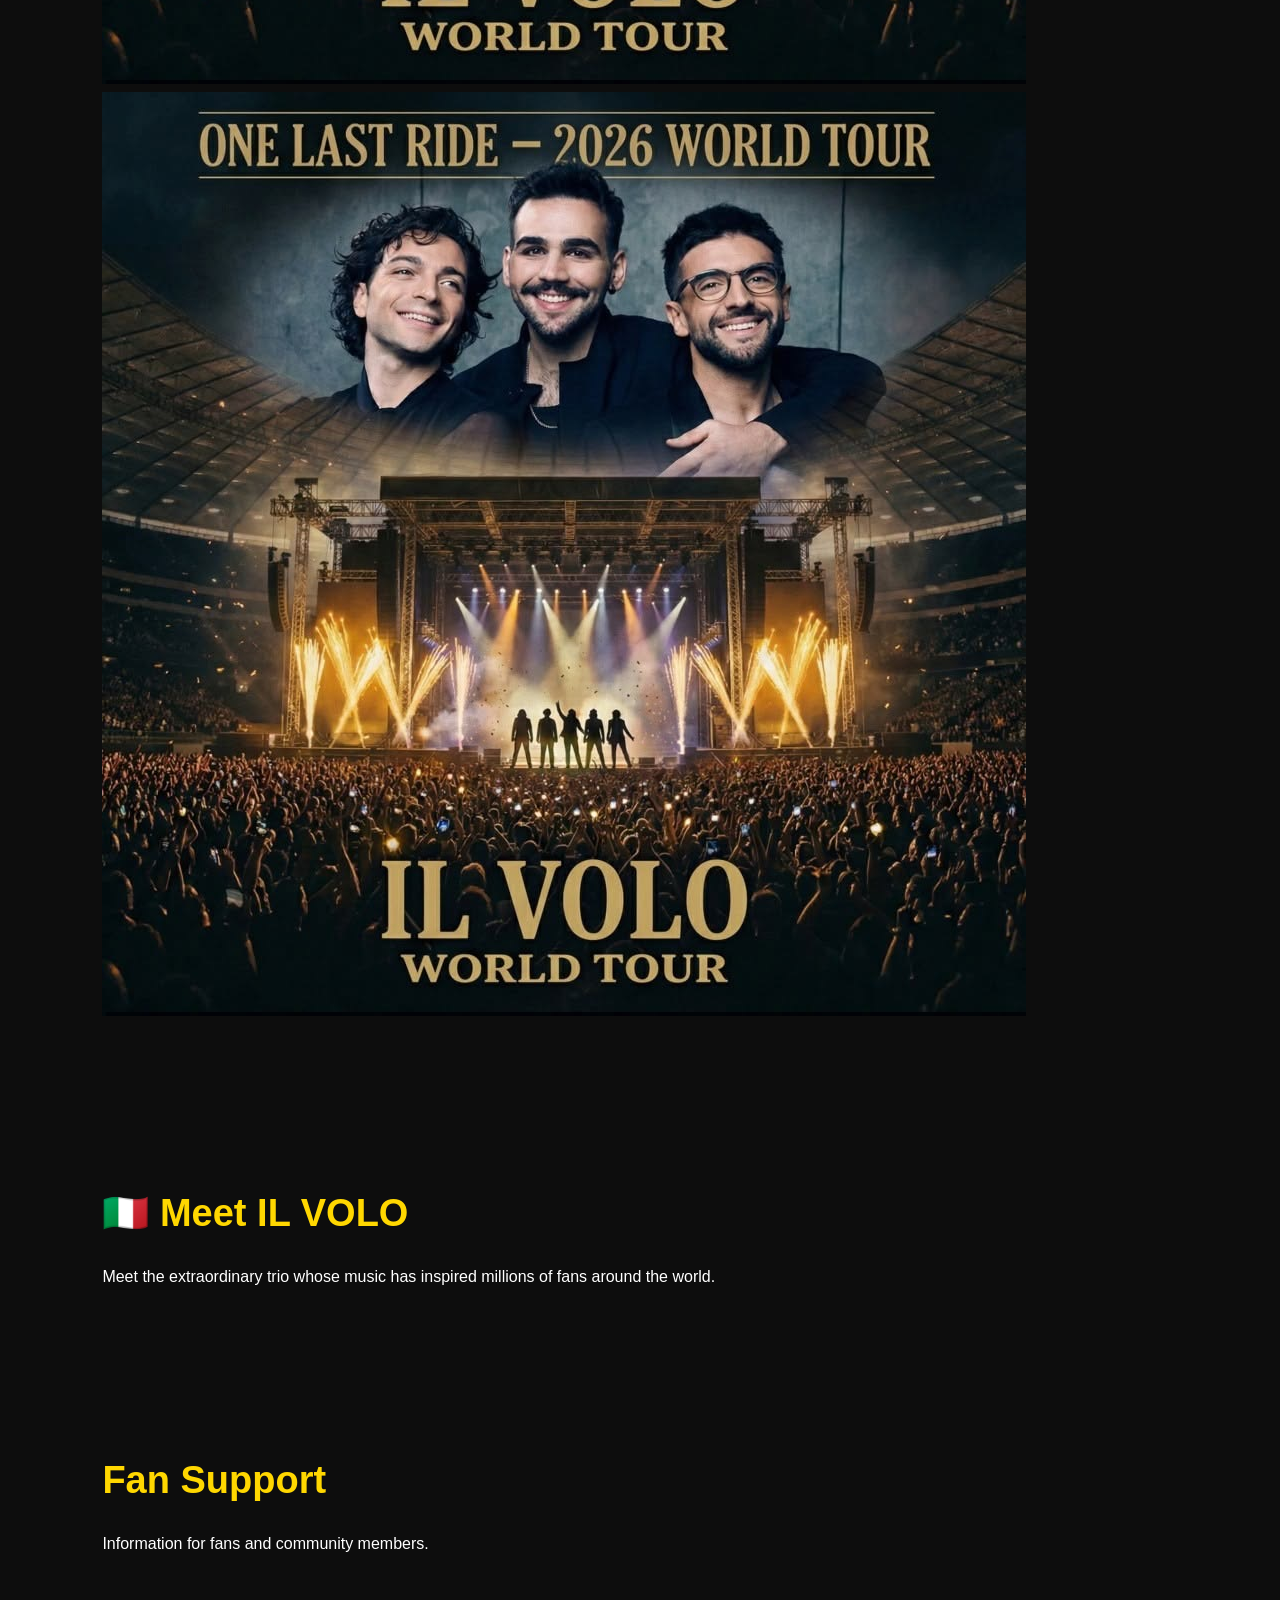
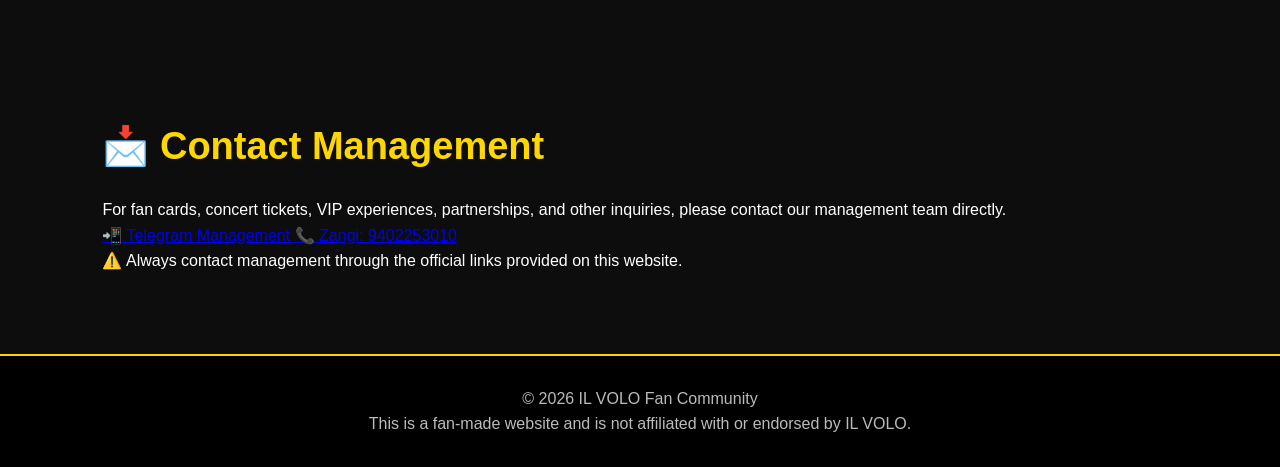
==== commit 2a7cc1fa: "Add Meet IL VOLO section" ====
--- a/index.html
+++ b/index.html
@@ -153,7 +153,19 @@
 </div>
 
 </section>
-
+<section id="members" class="members">
+
+<h2>🇮🇹 Meet IL VOLO</h2>
+
+<p>
+Meet the extraordinary trio whose music has inspired millions of fans around the world.
+</p>
+
+<div class="members-grid">
+
+</div>
+
+</section>
 <section id="support">
     <h2>Fan Support</h2>
     <p>Information for fans and community members.</p>
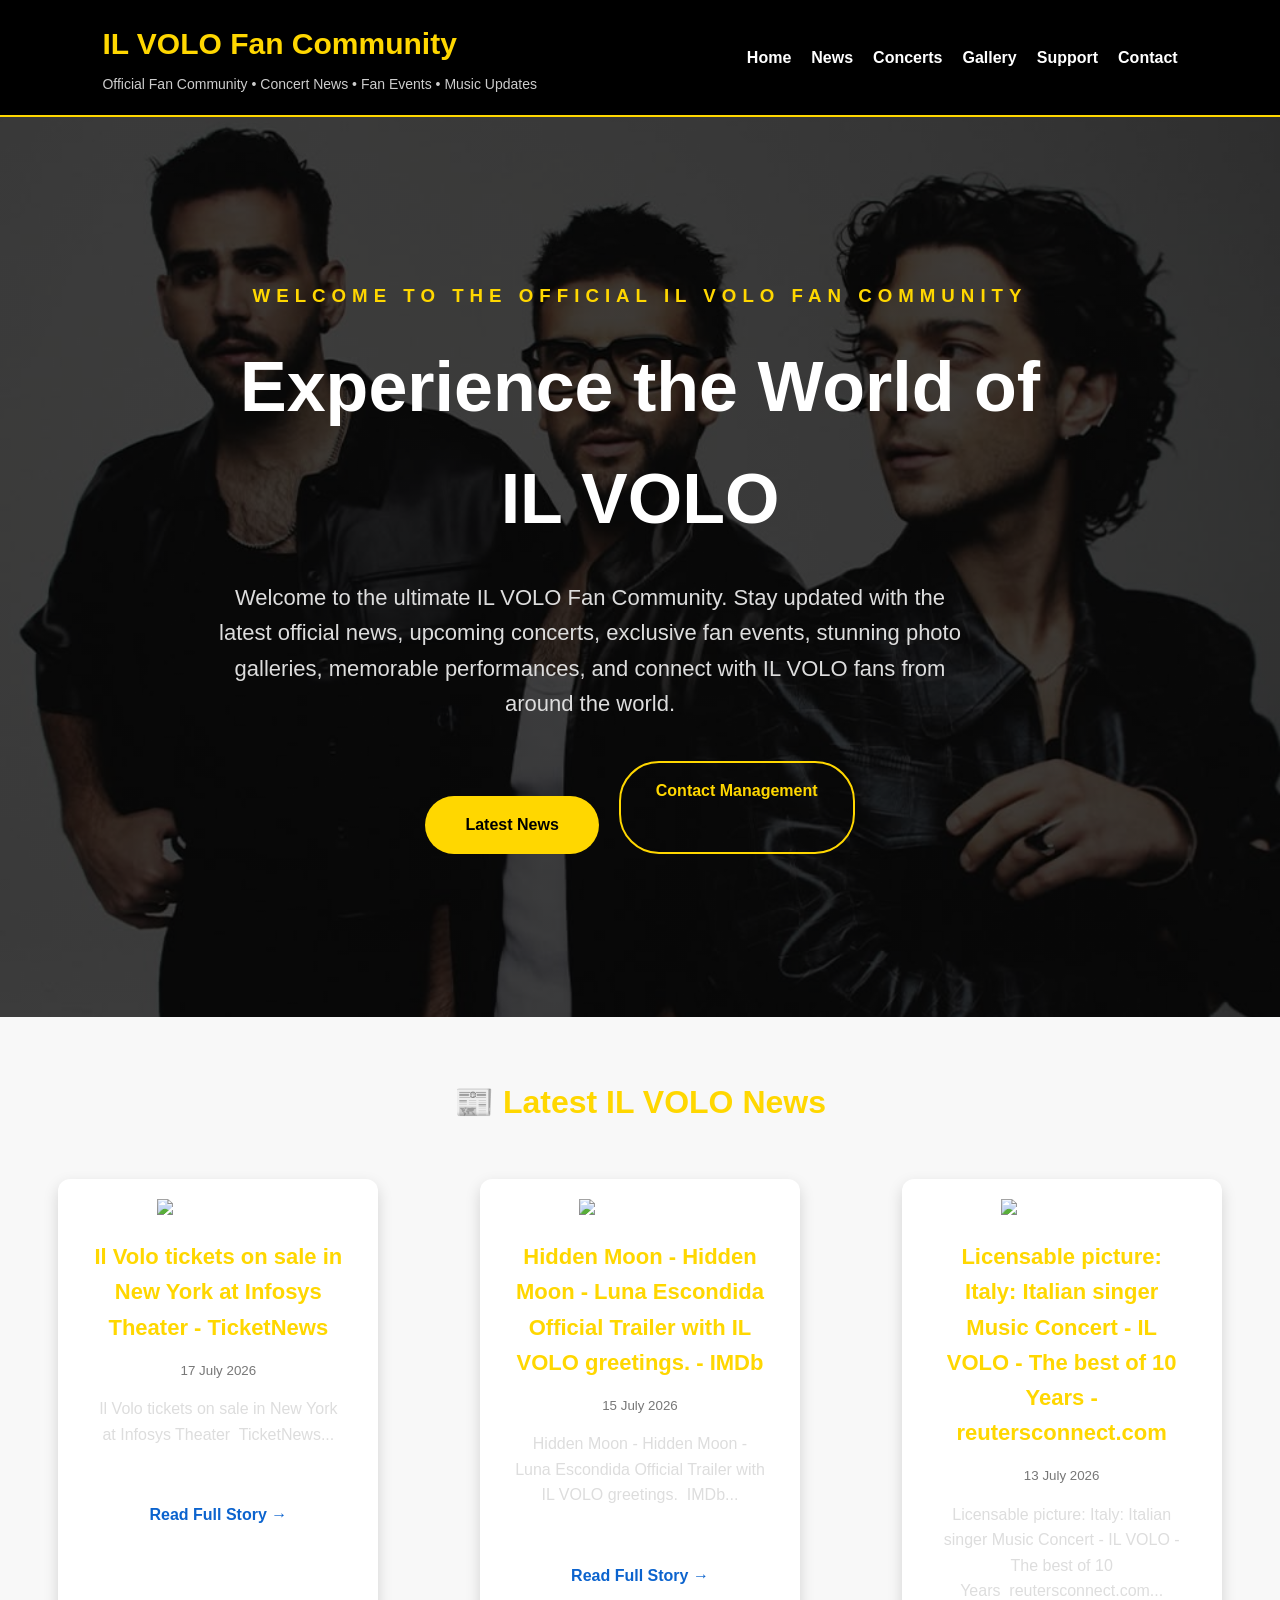
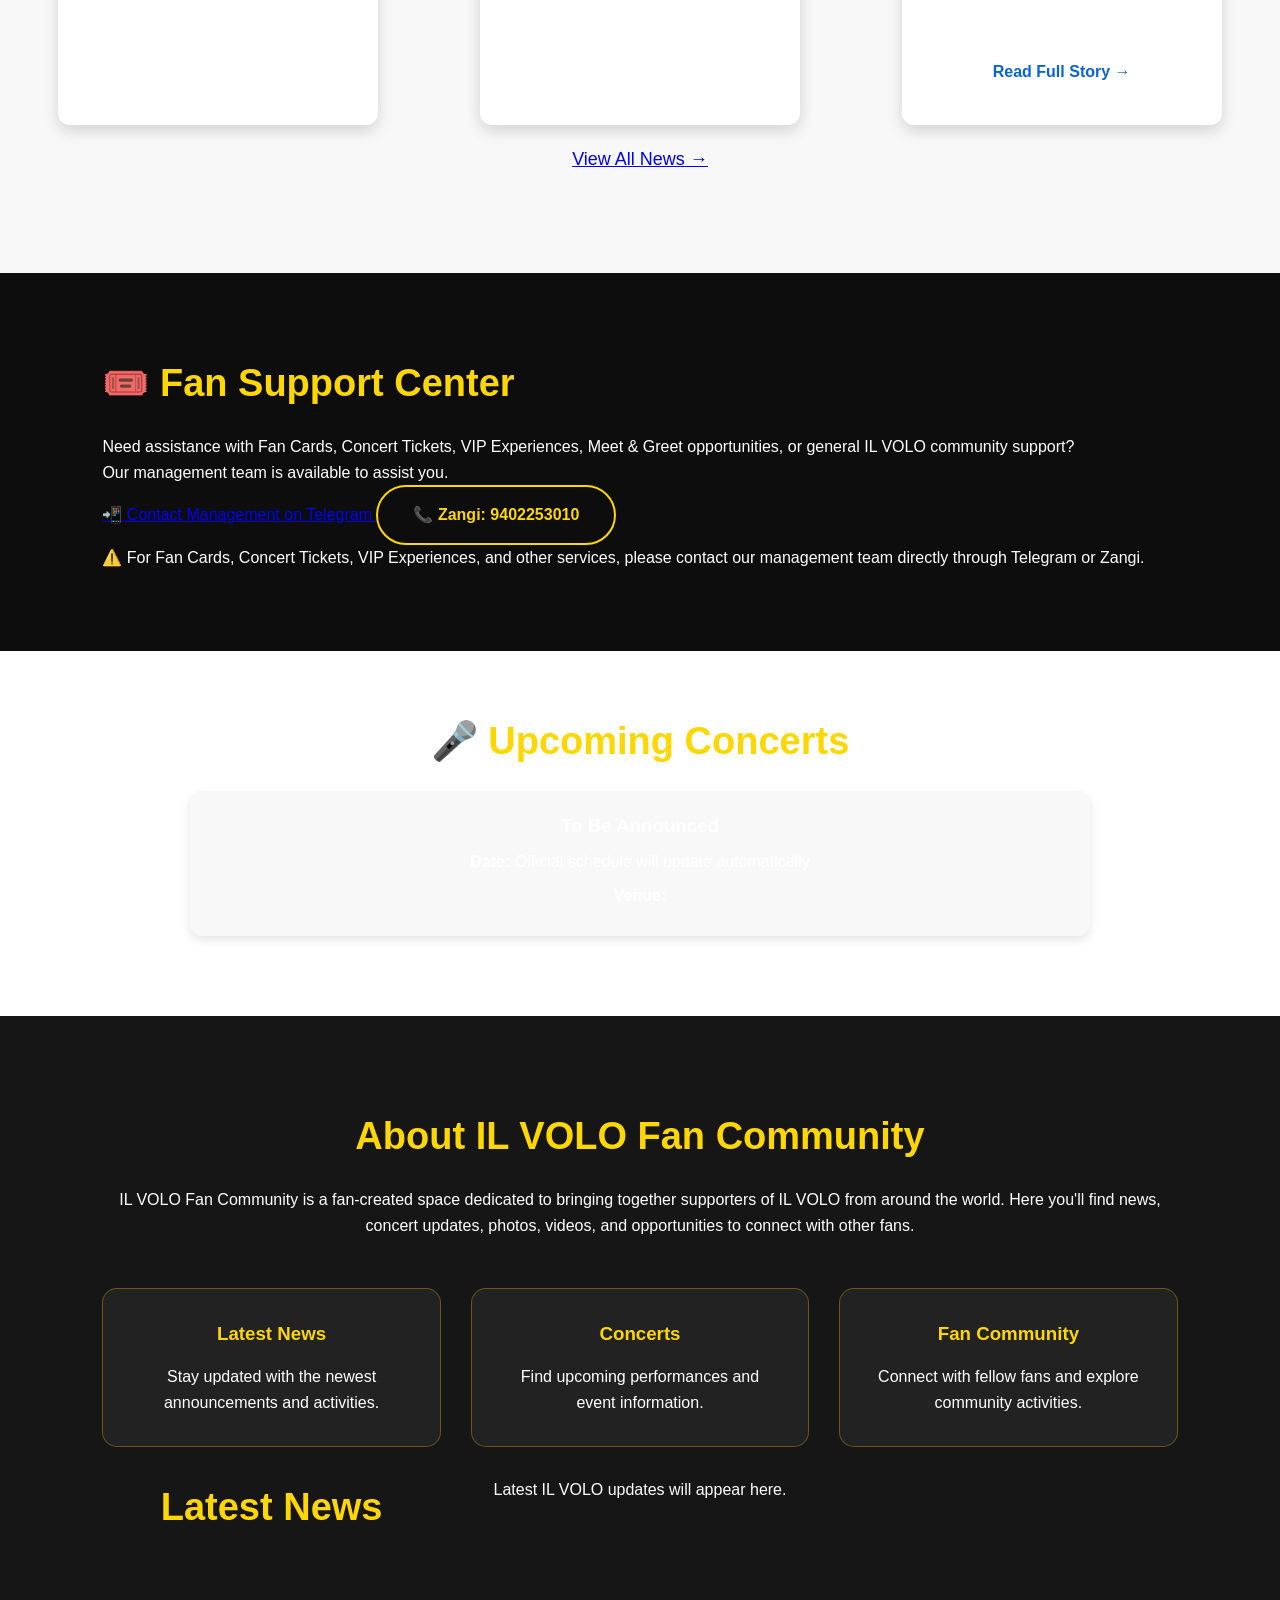
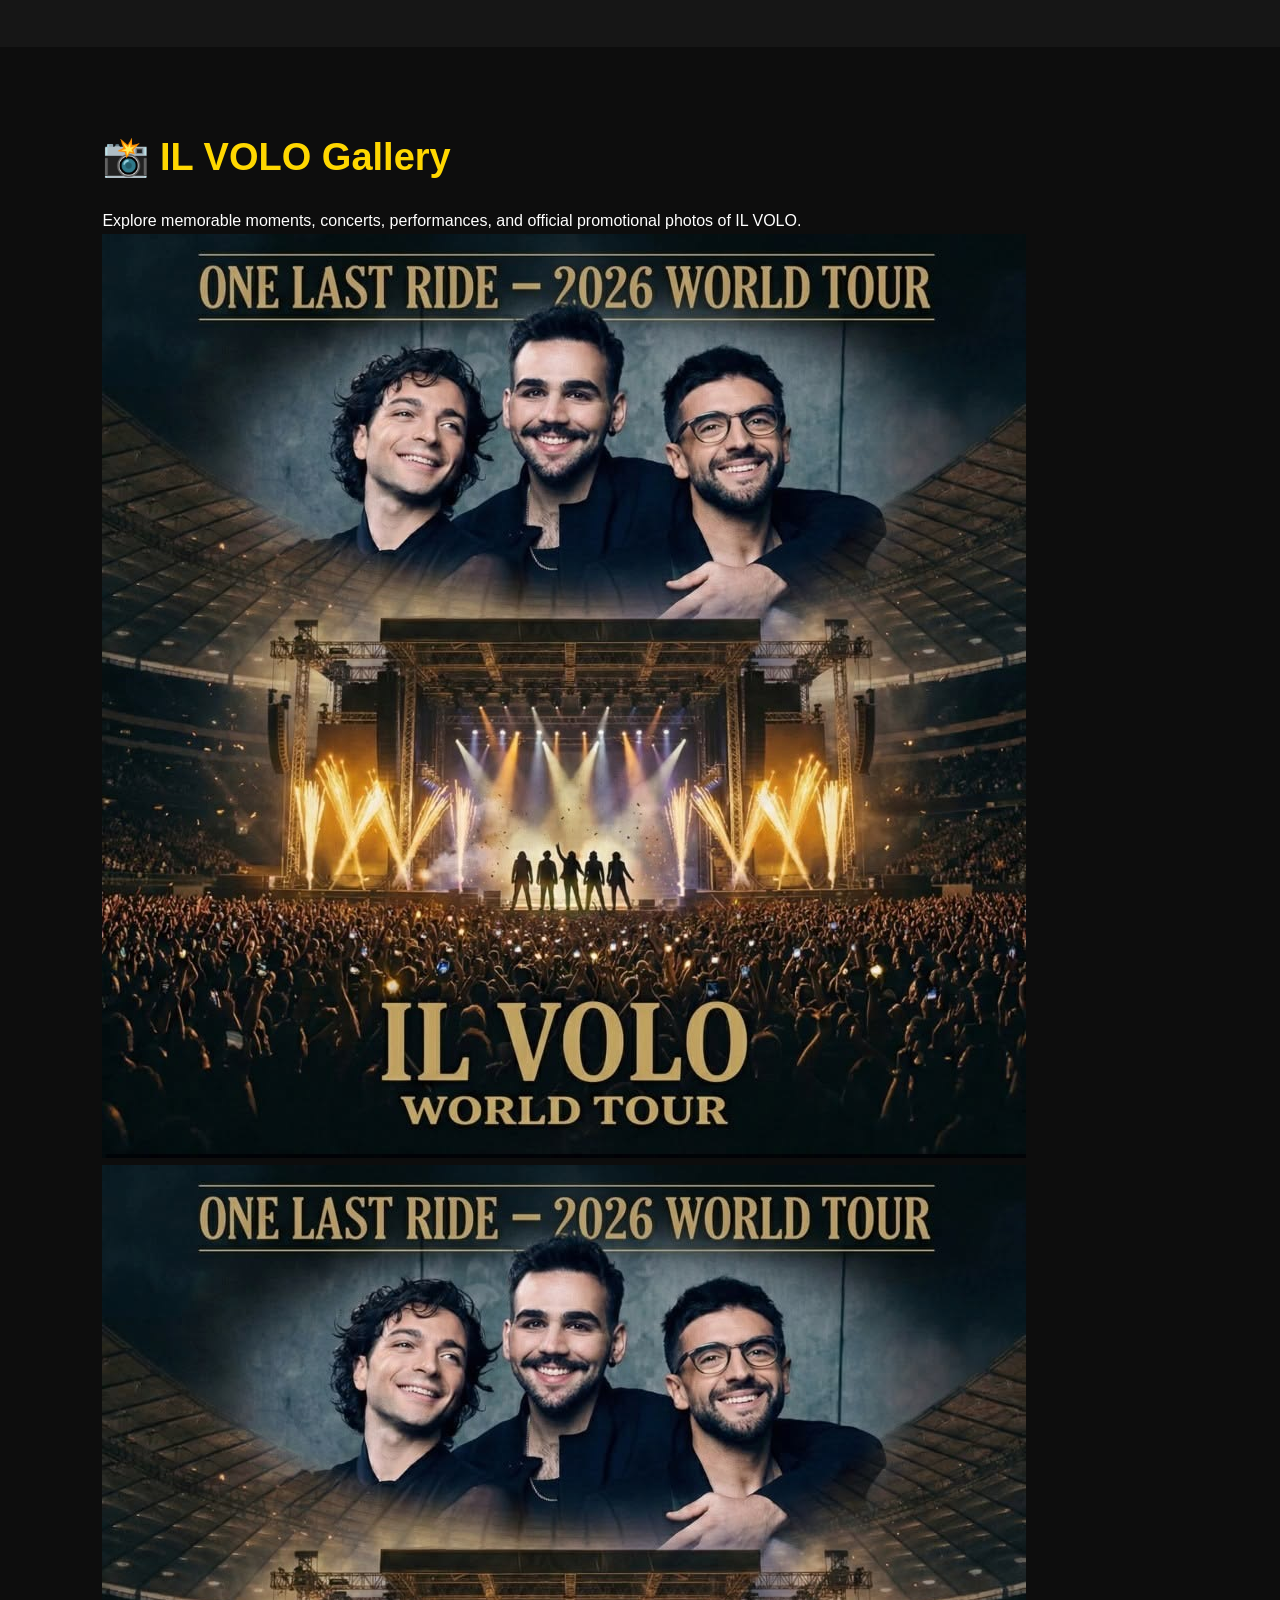
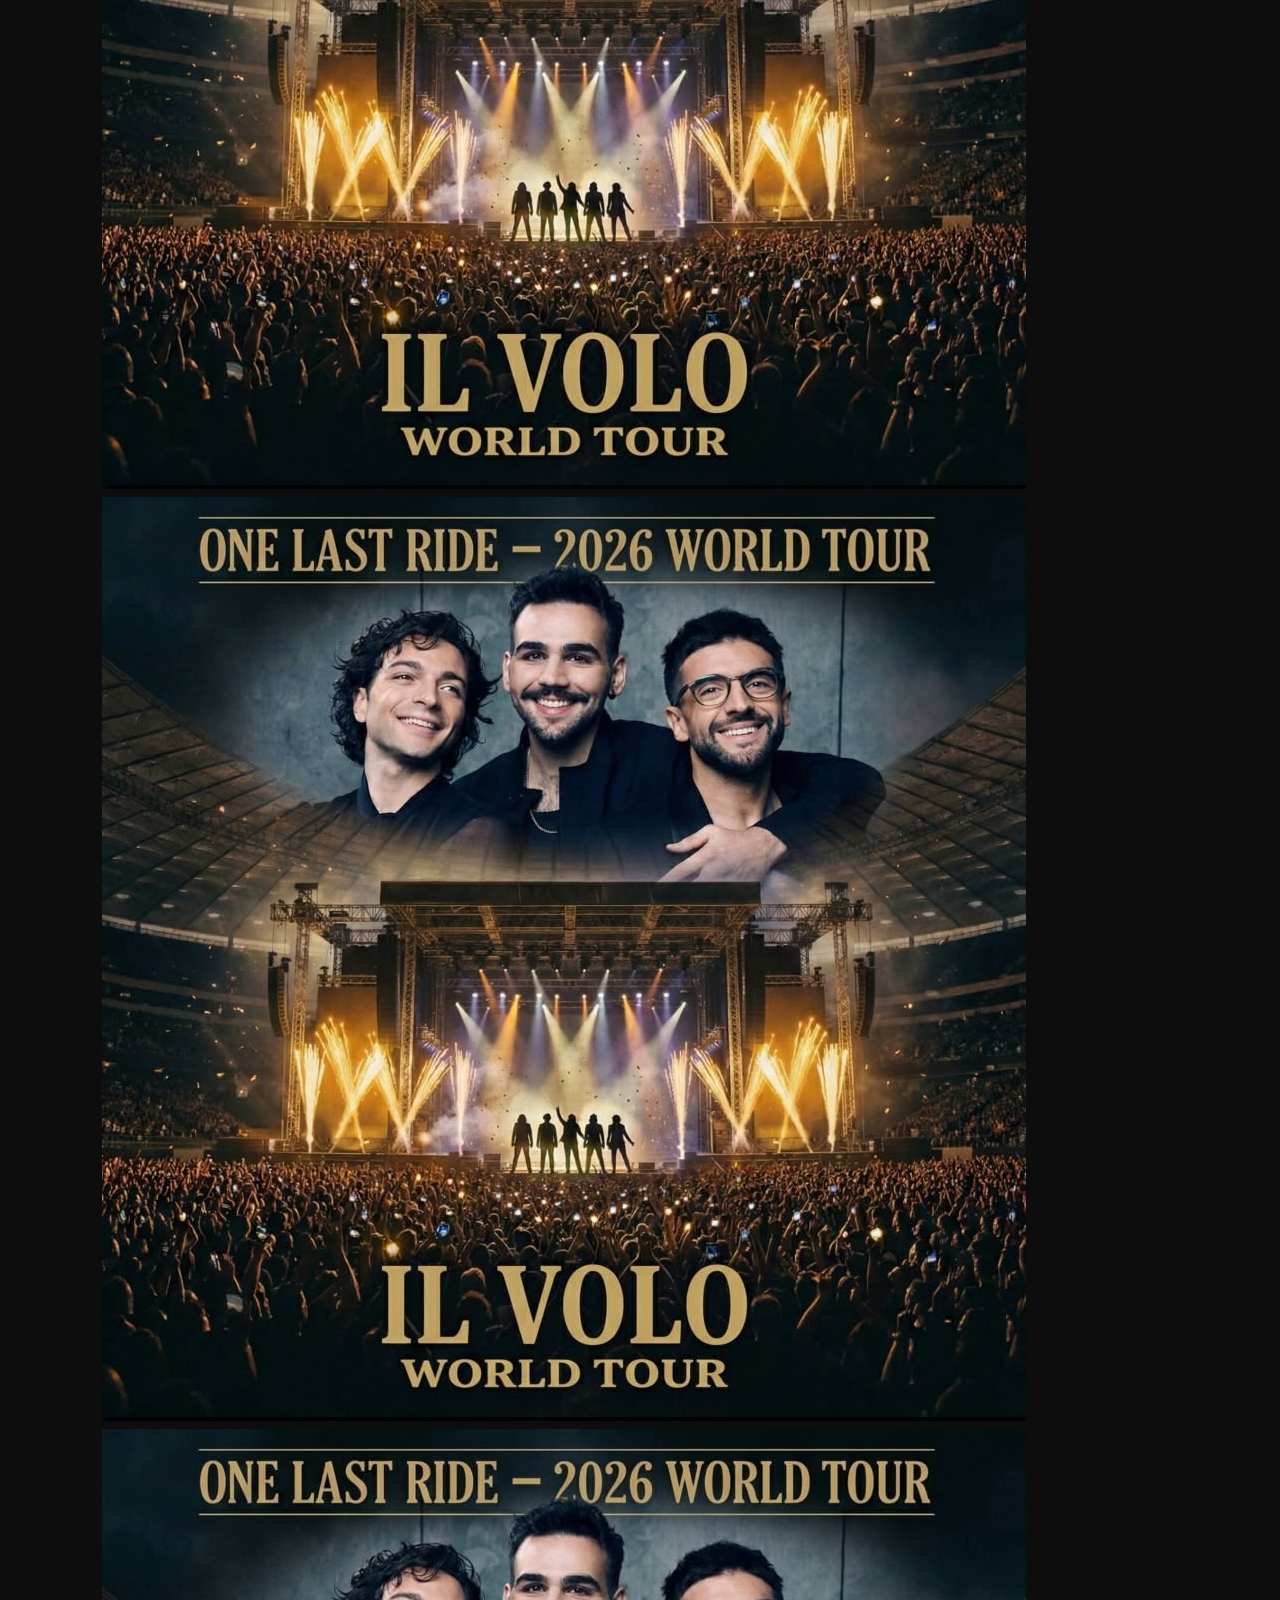
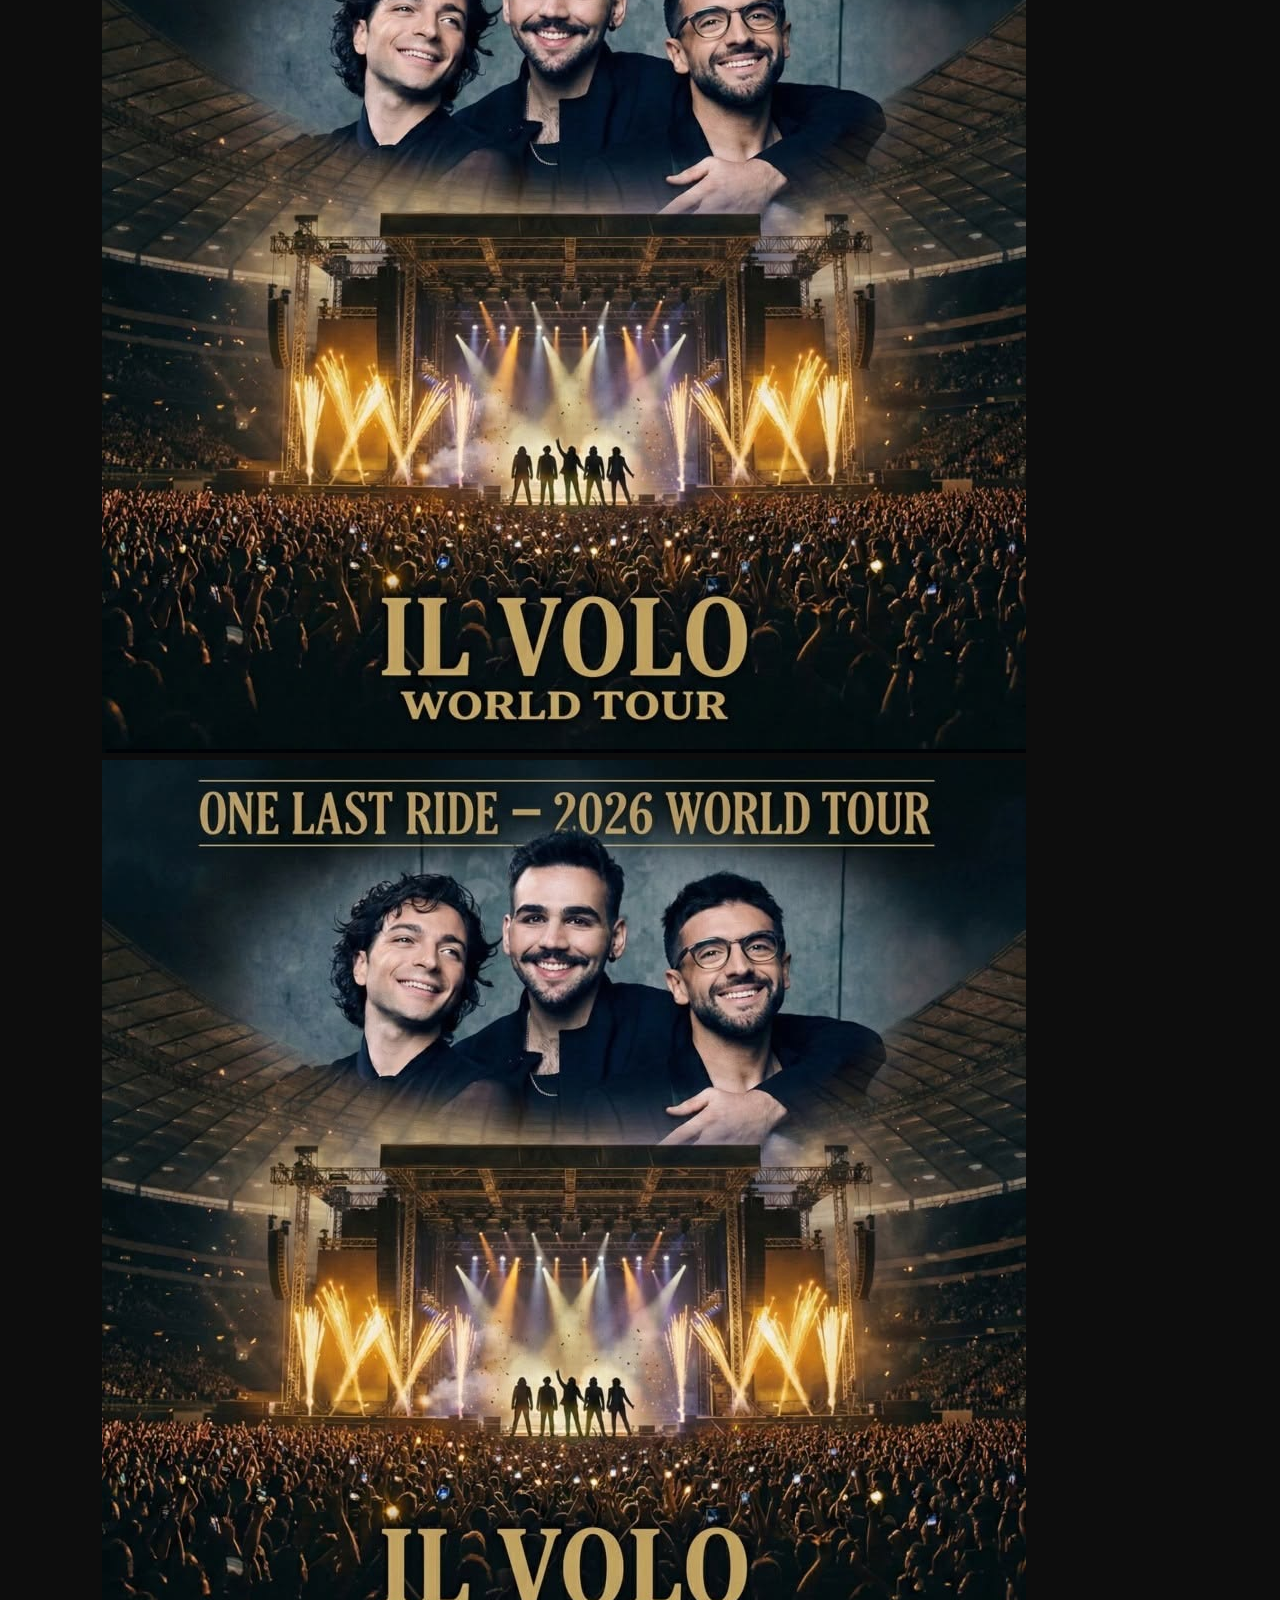
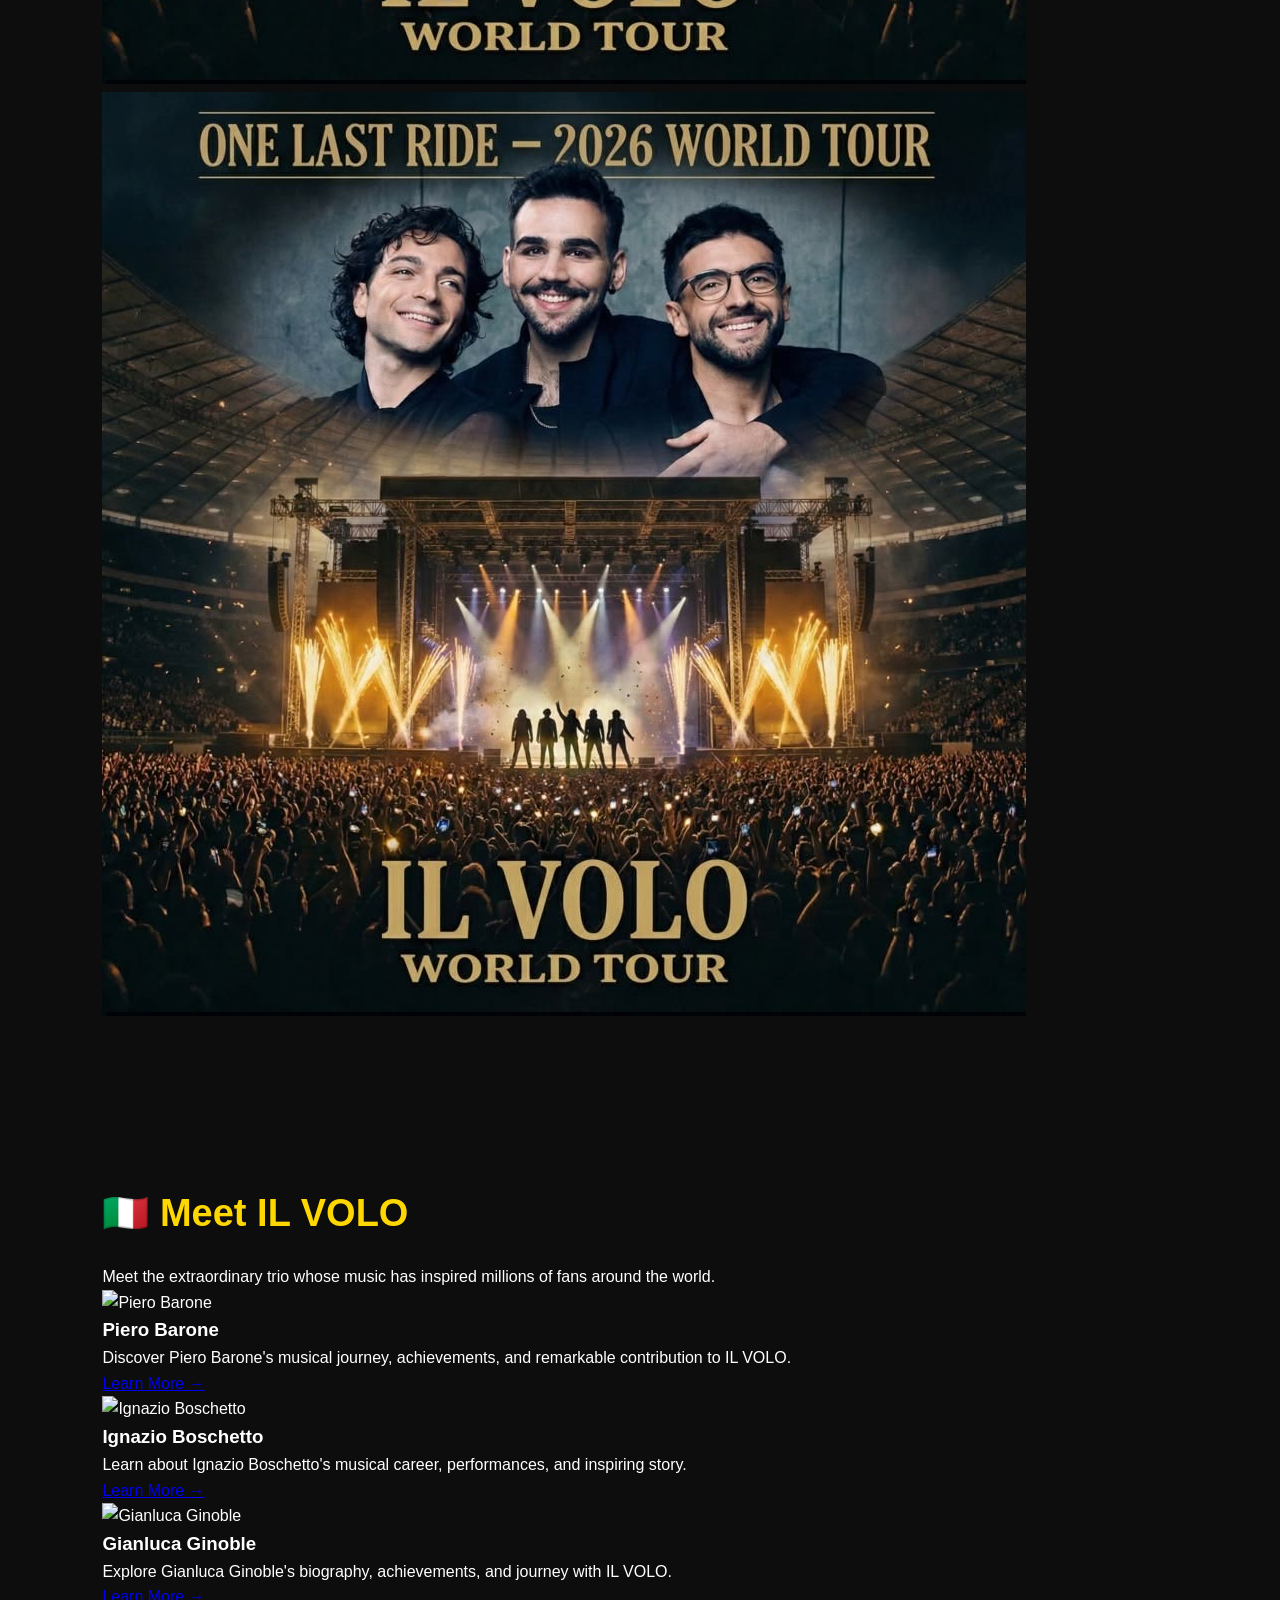
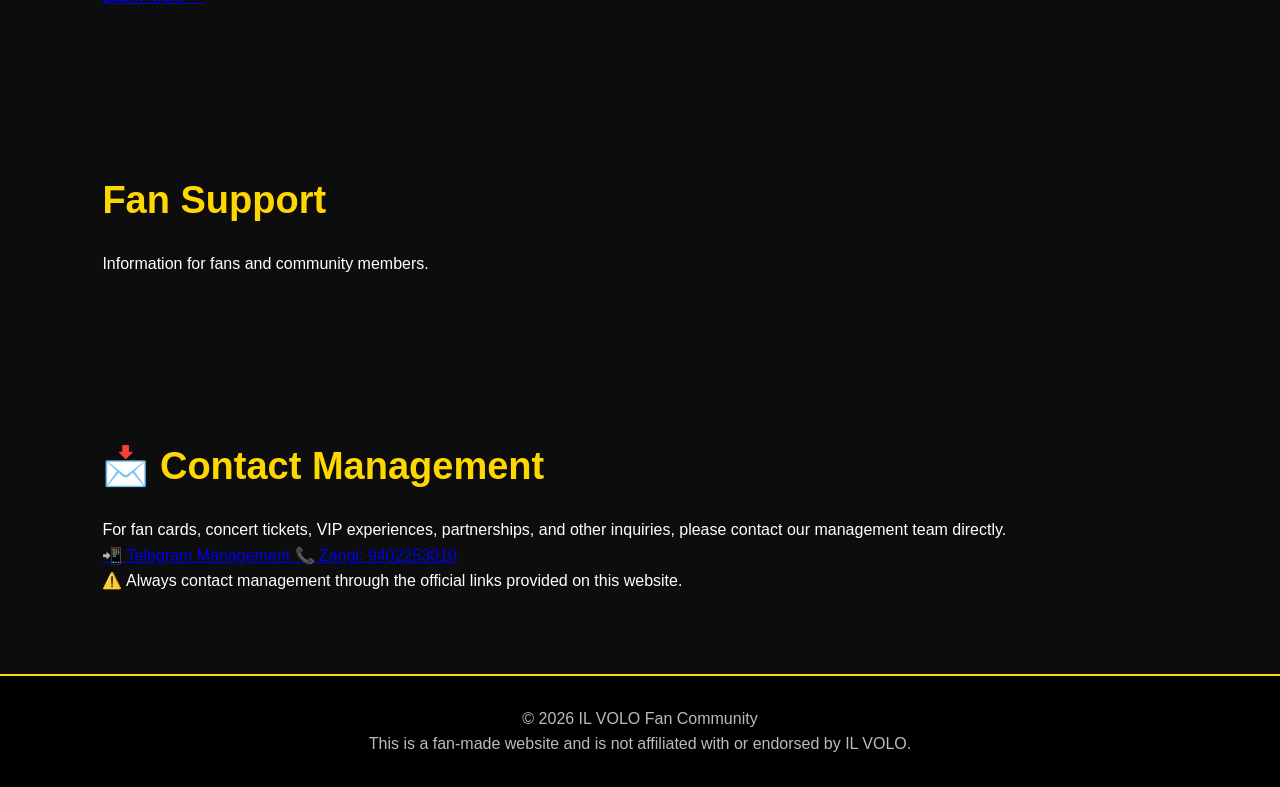
==== commit b8b95e4f: "Add Meet IL VOLO member cards" ====
--- a/index.html
+++ b/index.html
@@ -163,6 +163,42 @@
 
 <div class="members-grid">
 
+<div class="member-card">
+    <img src="piero-barone.JPG" alt="Piero Barone">
+
+    <h3>Piero Barone</h3>
+
+    <p>
+        Discover Piero Barone's musical journey, achievements, and remarkable contribution to IL VOLO.
+    </p>
+
+    <a href="piero.html">Learn More →</a>
+</div>
+
+<div class="member-card">
+    <img src="ignazio-boschetto.JPG" alt="Ignazio Boschetto">
+
+    <h3>Ignazio Boschetto</h3>
+
+    <p>
+        Learn about Ignazio Boschetto's musical career, performances, and inspiring story.
+    </p>
+
+    <a href="ignazio.html">Learn More →</a>
+</div>
+
+<div class="member-card">
+    <img src="gianluca-ginoble.JPG" alt="Gianluca Ginoble">
+
+    <h3>Gianluca Ginoble</h3>
+
+    <p>
+        Explore Gianluca Ginoble's biography, achievements, and journey with IL VOLO.
+    </p>
+
+    <a href="gianluca.html">Learn More →</a>
+</div>
+
 </div>
 
 </section>
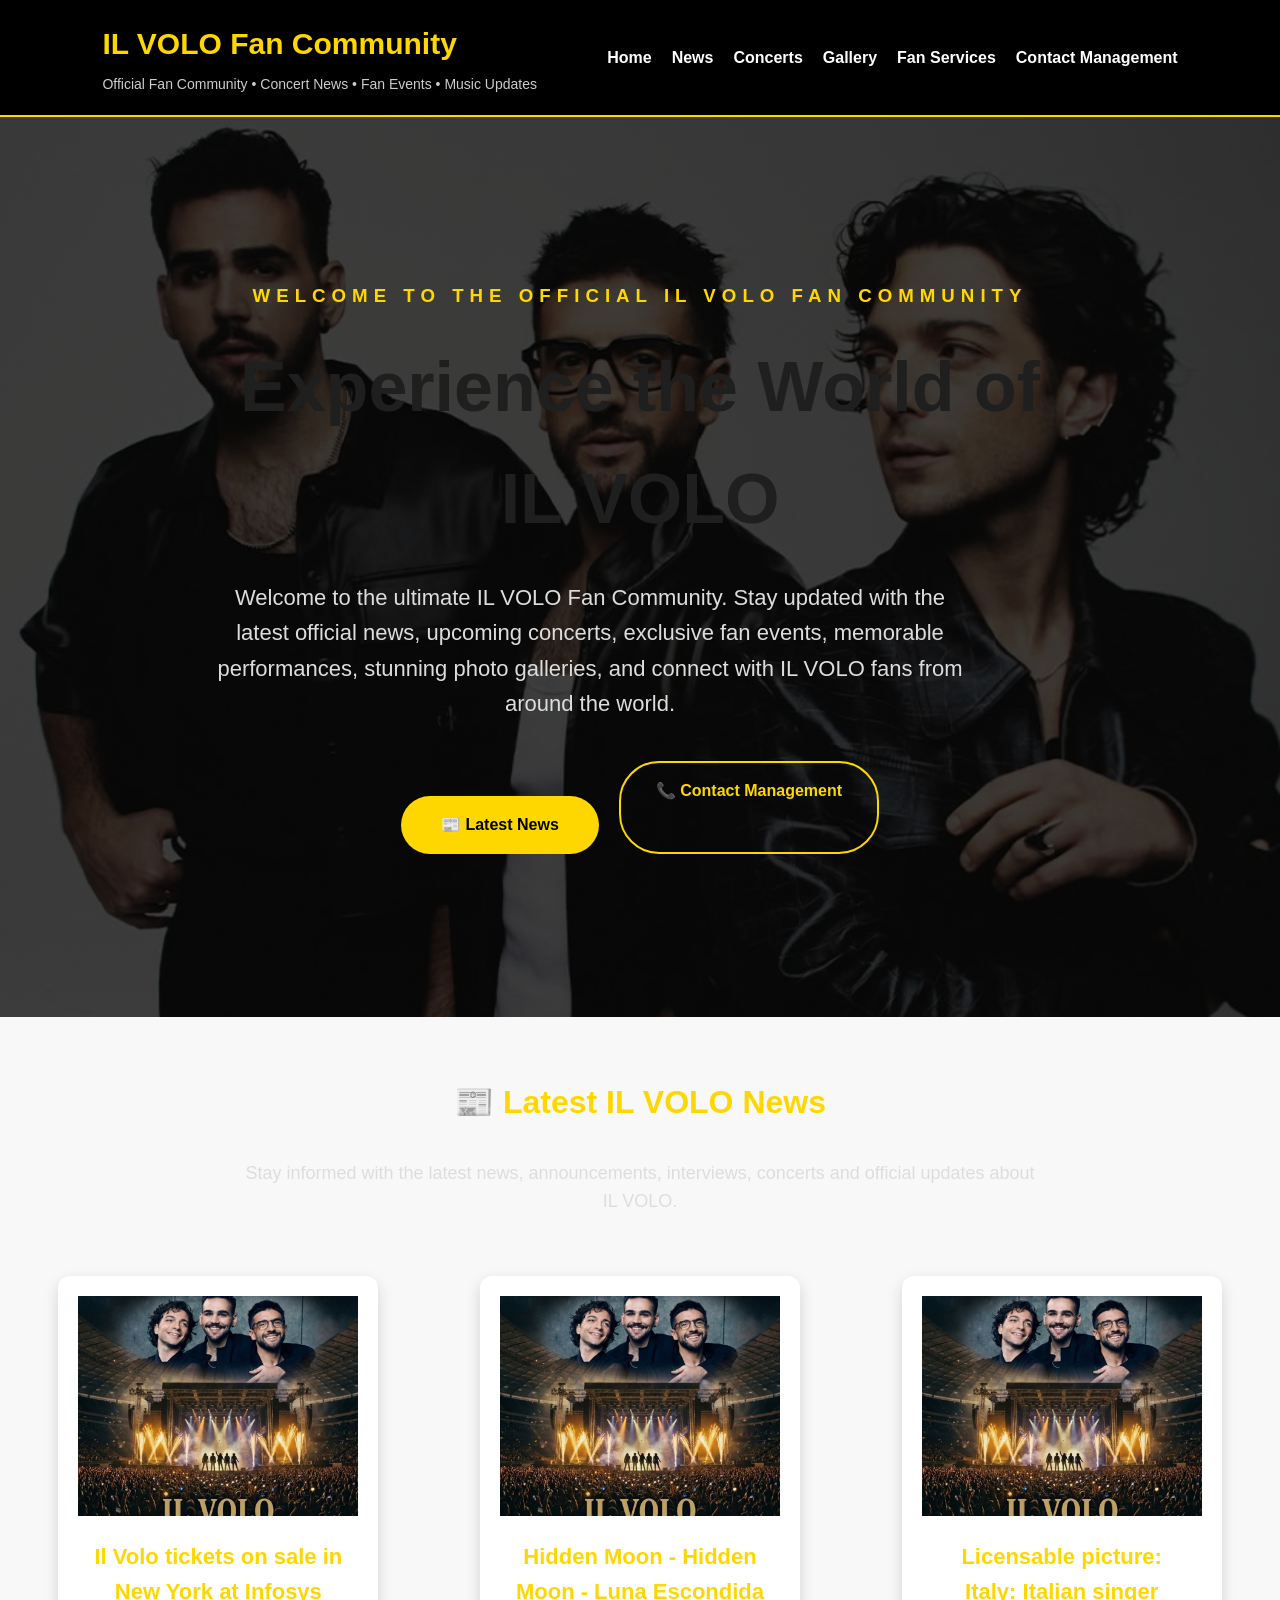
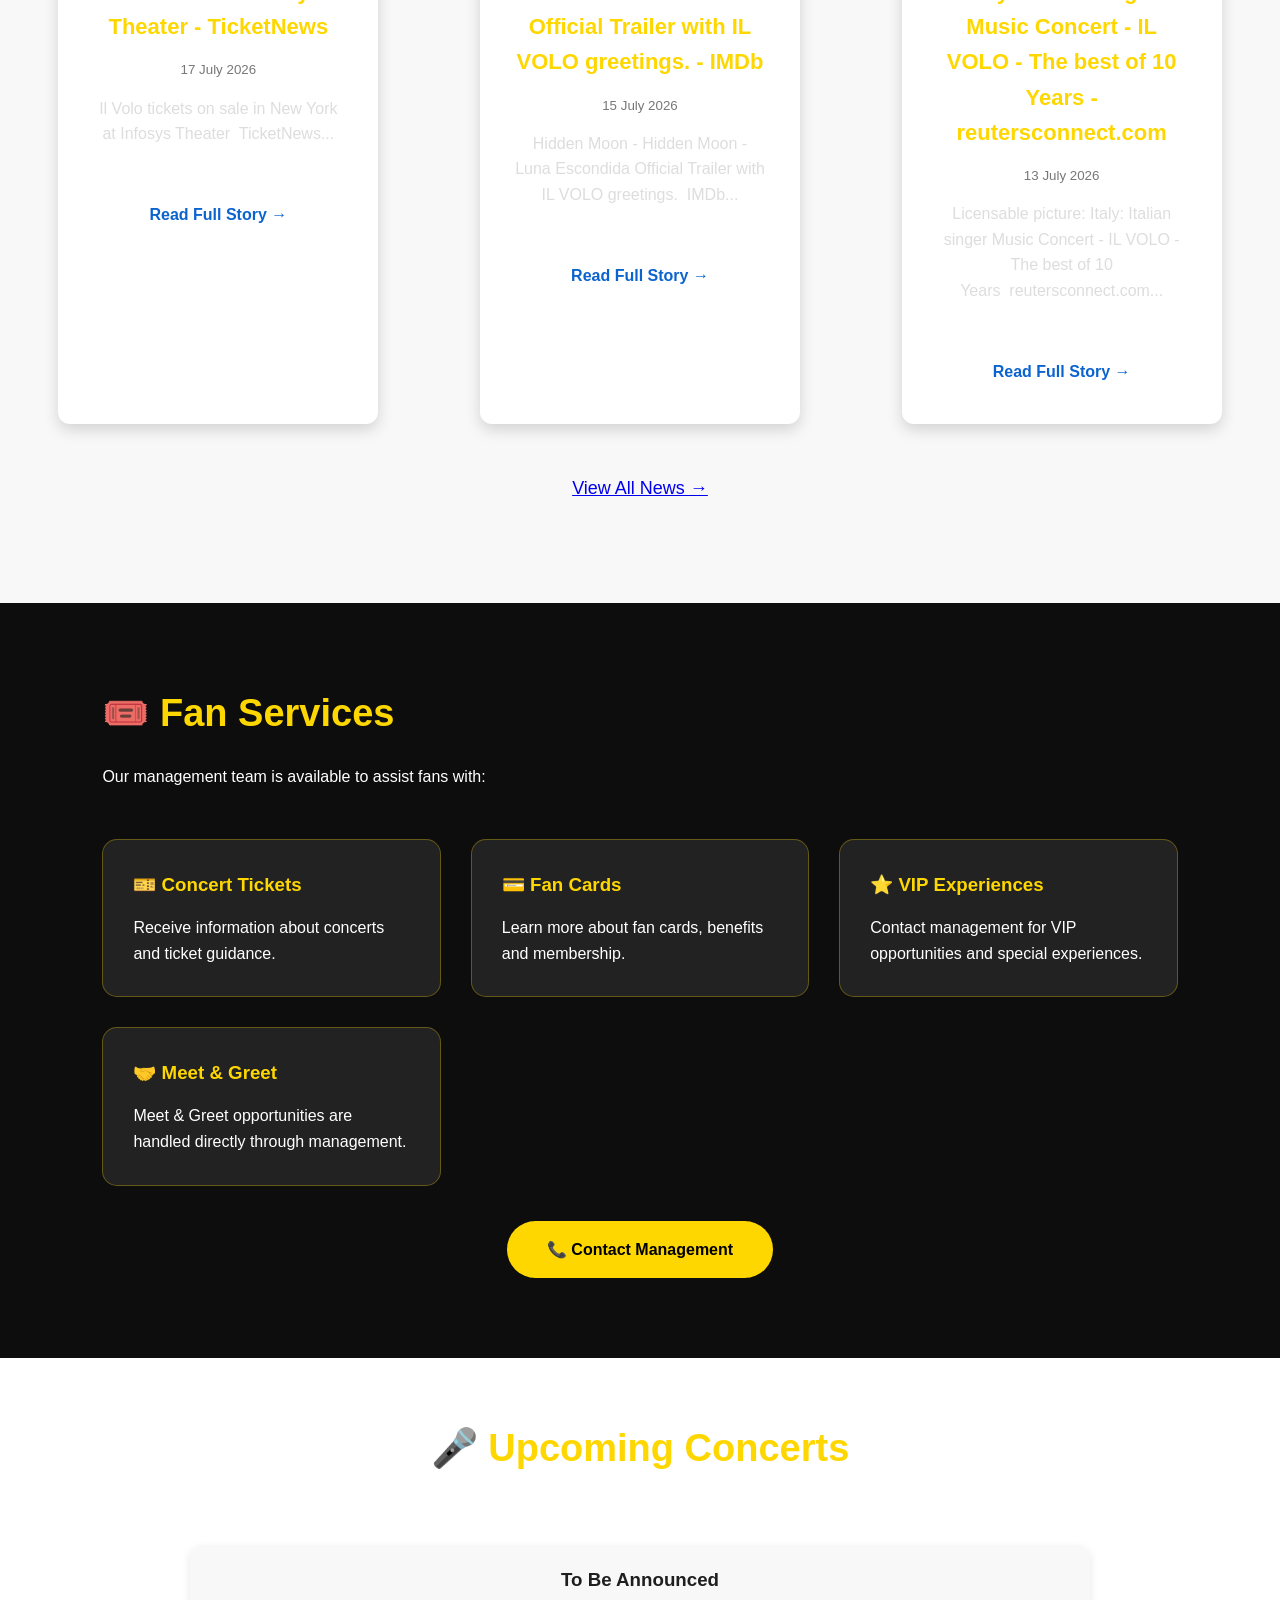
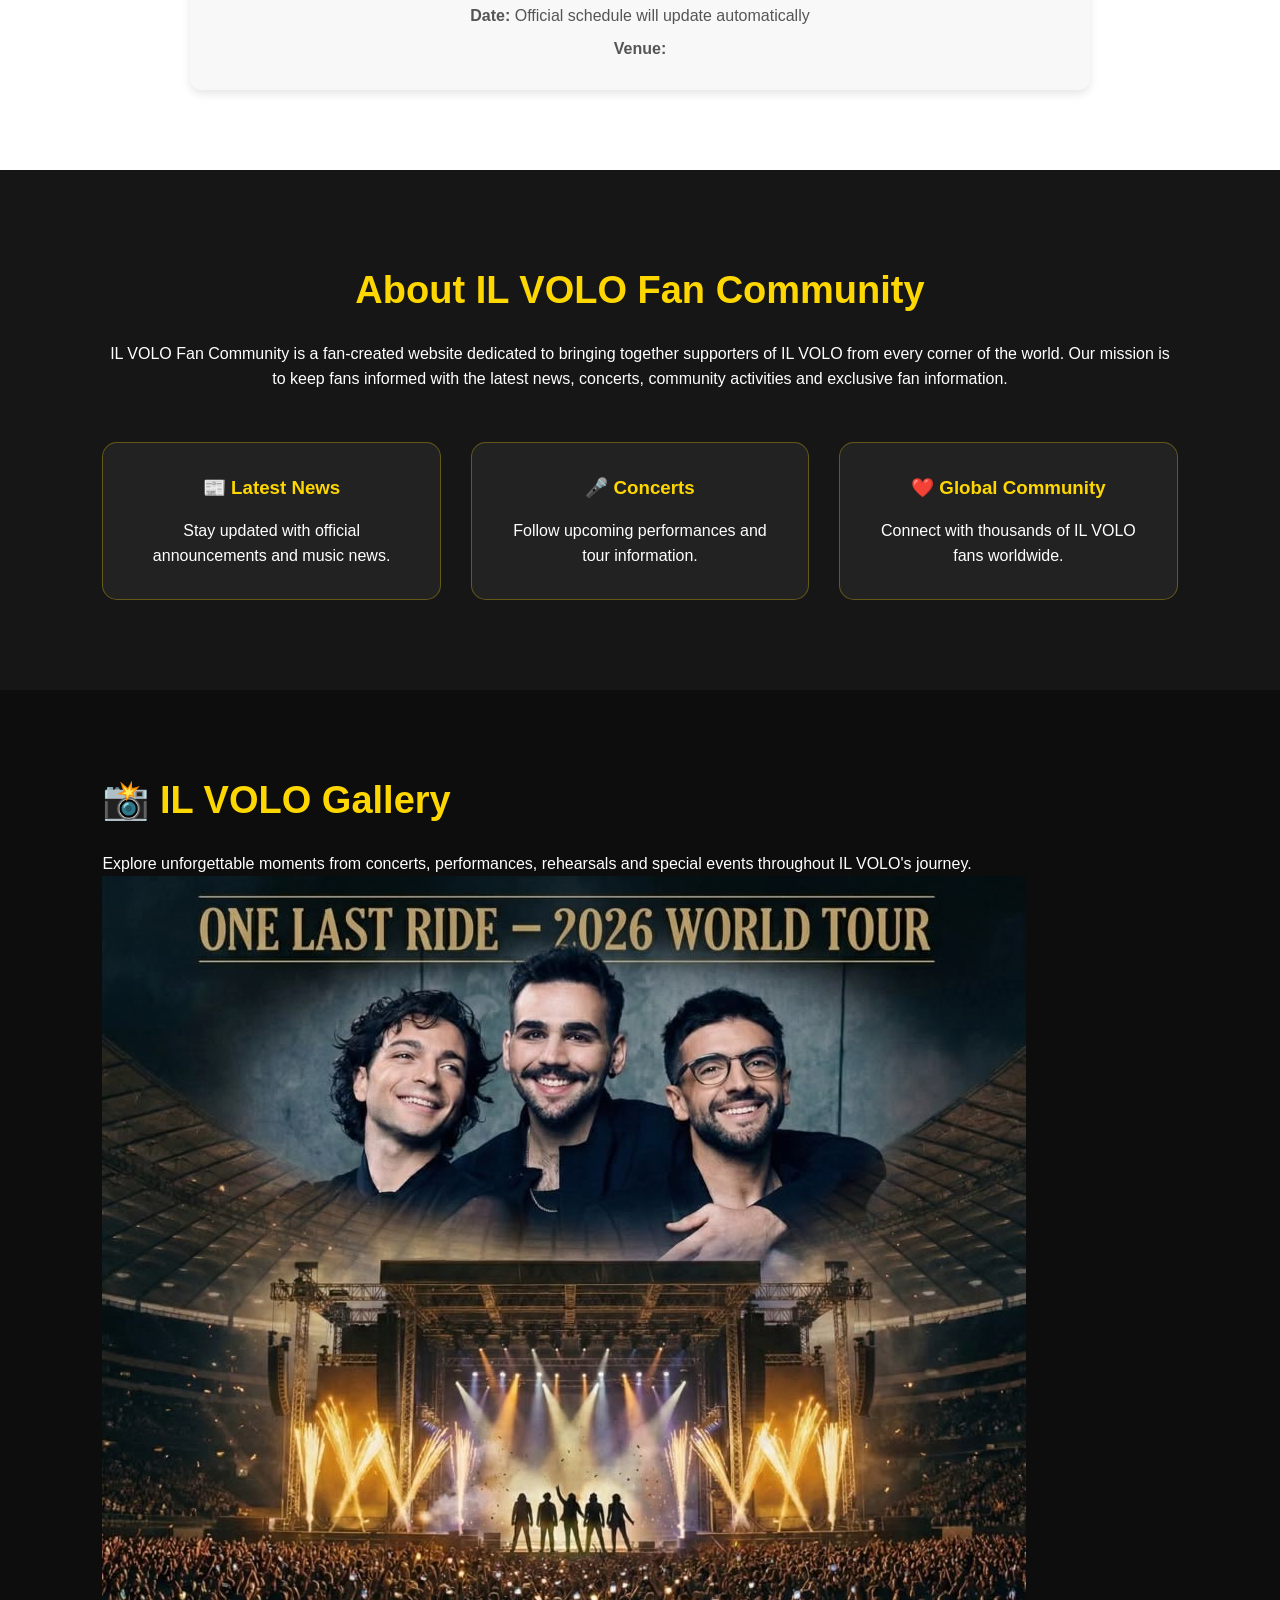
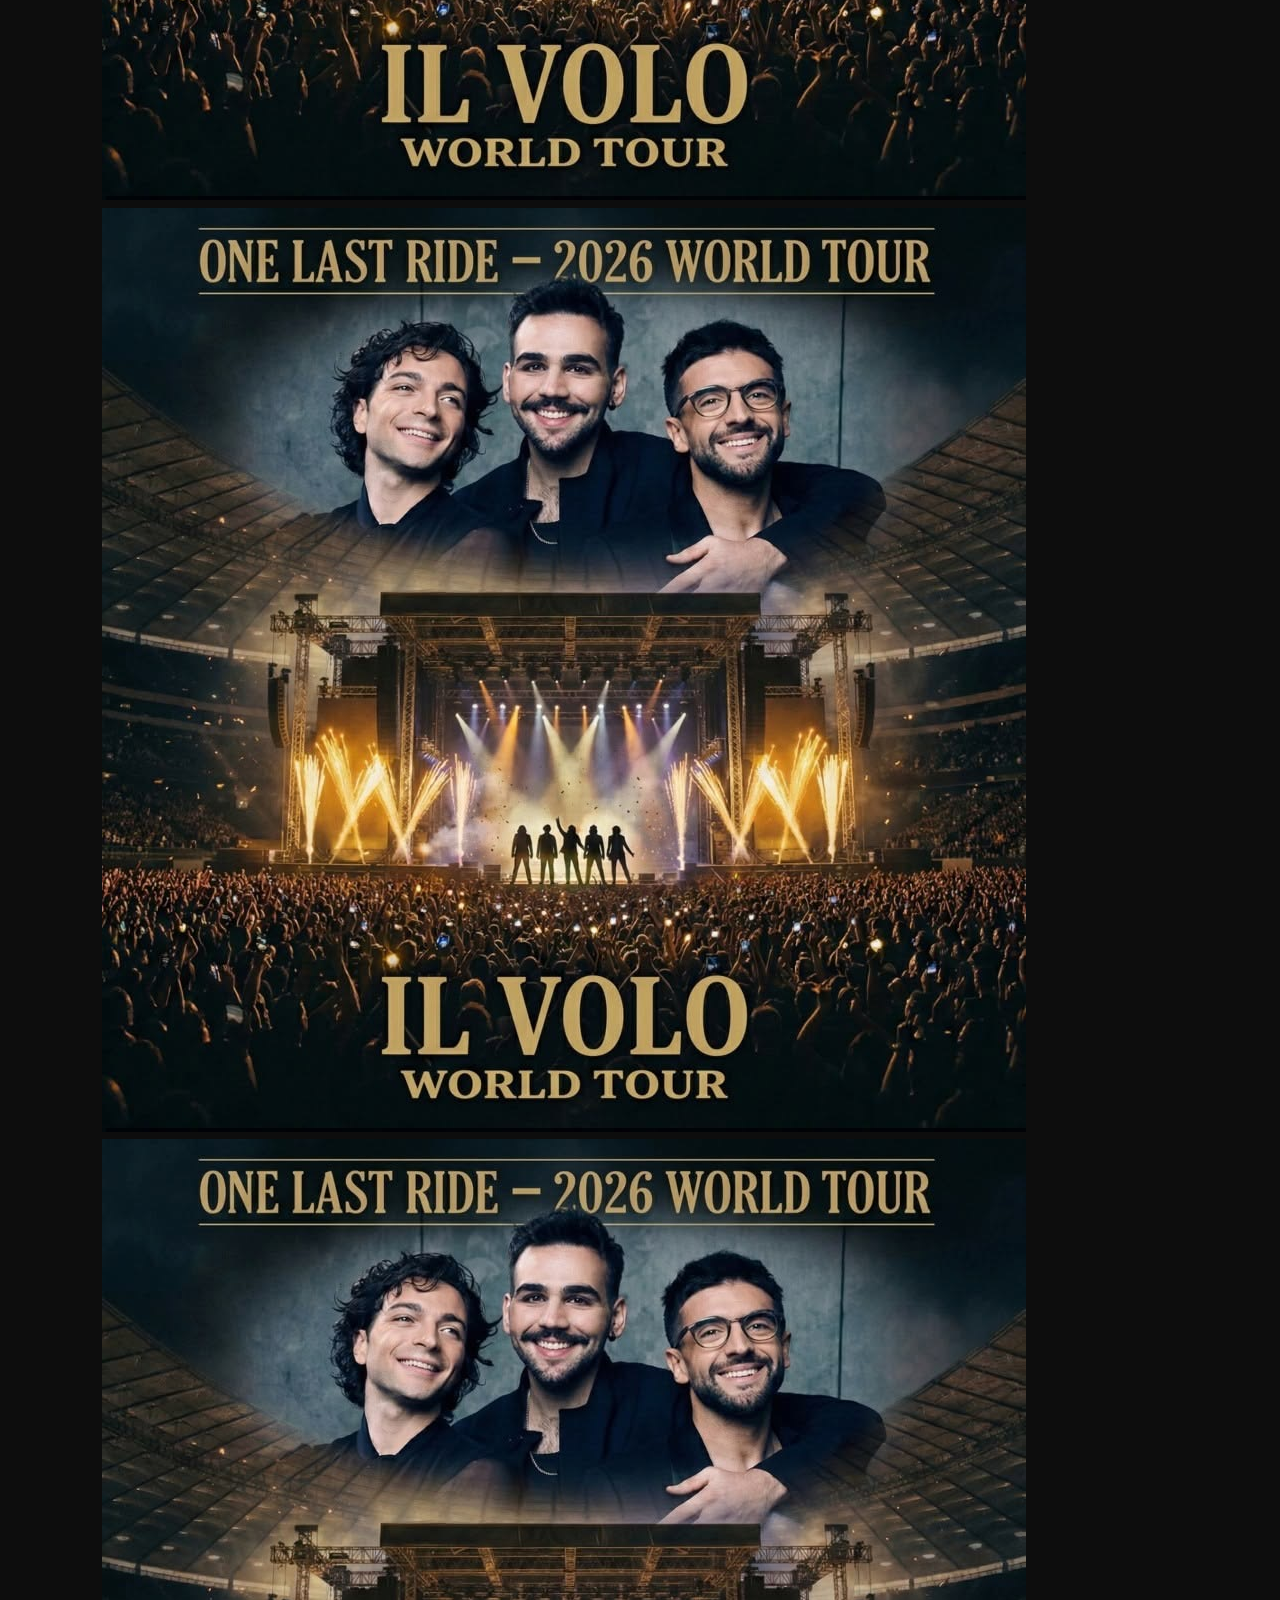
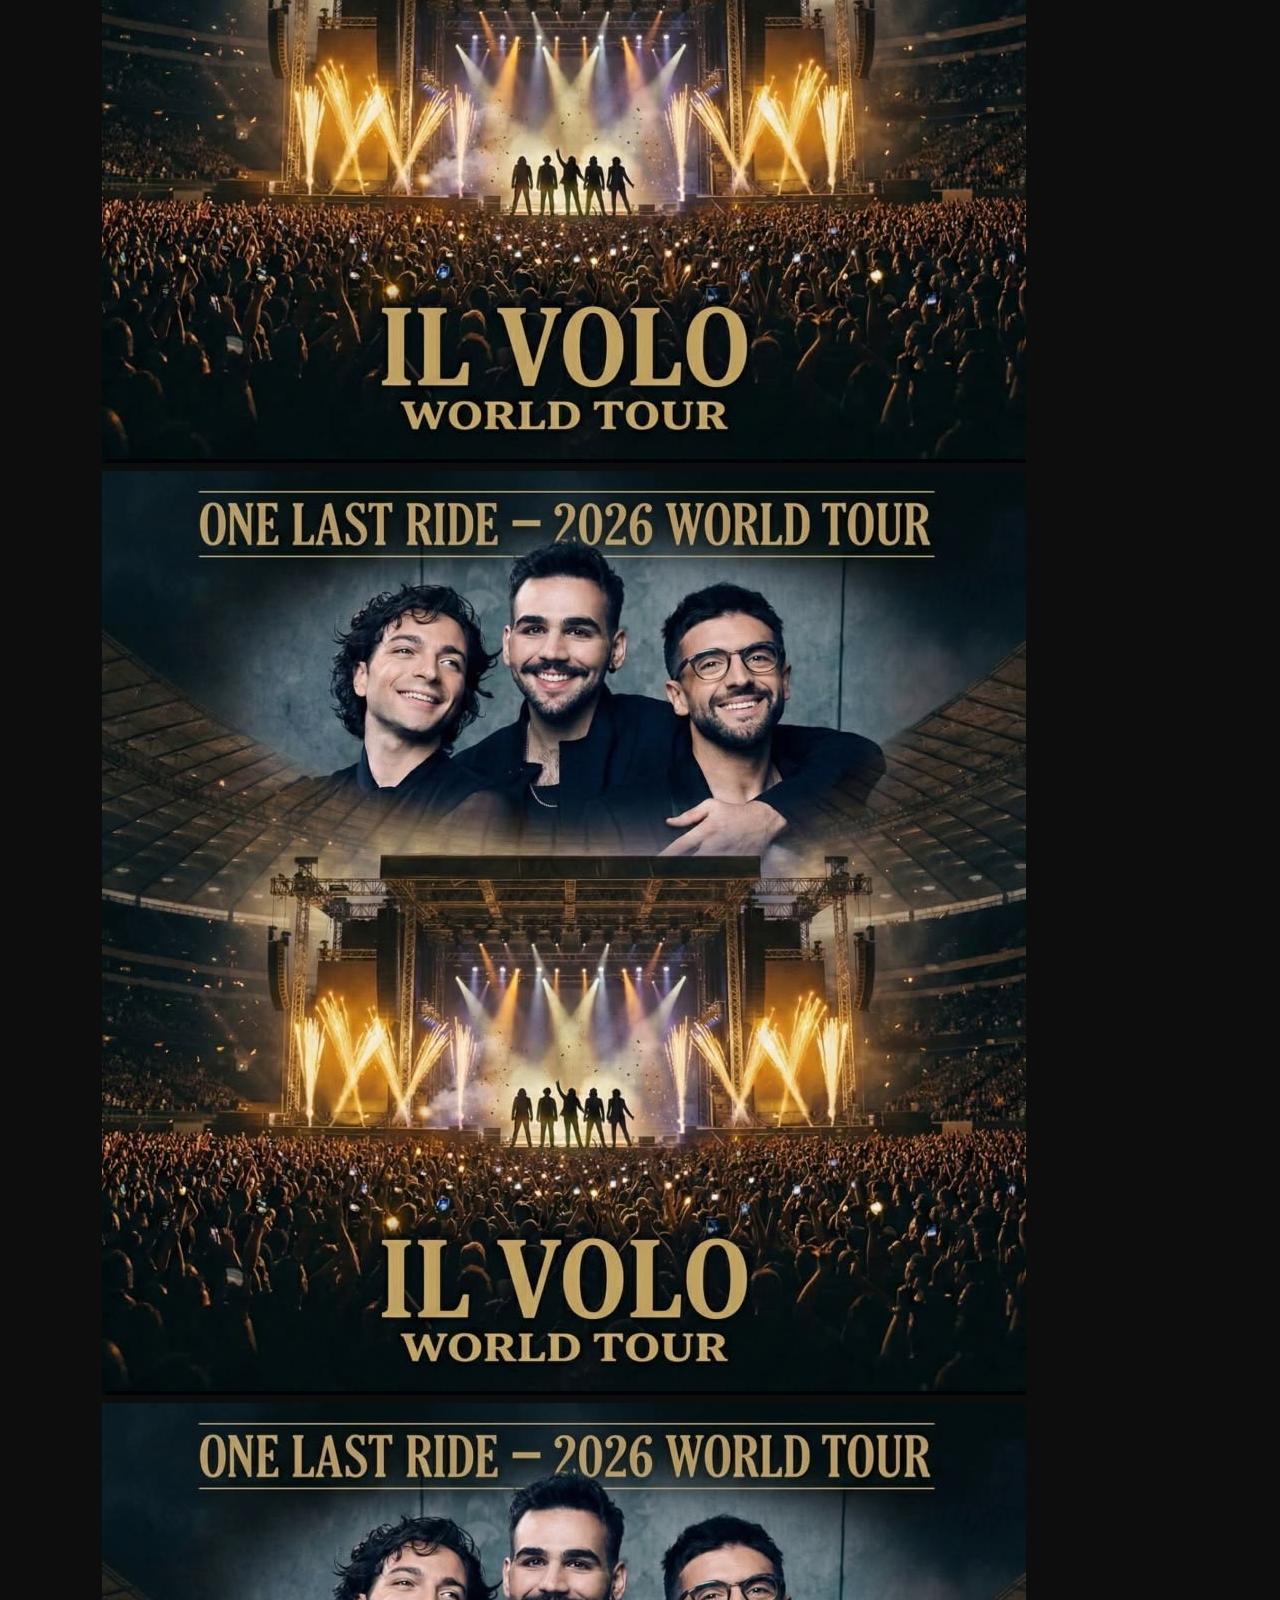
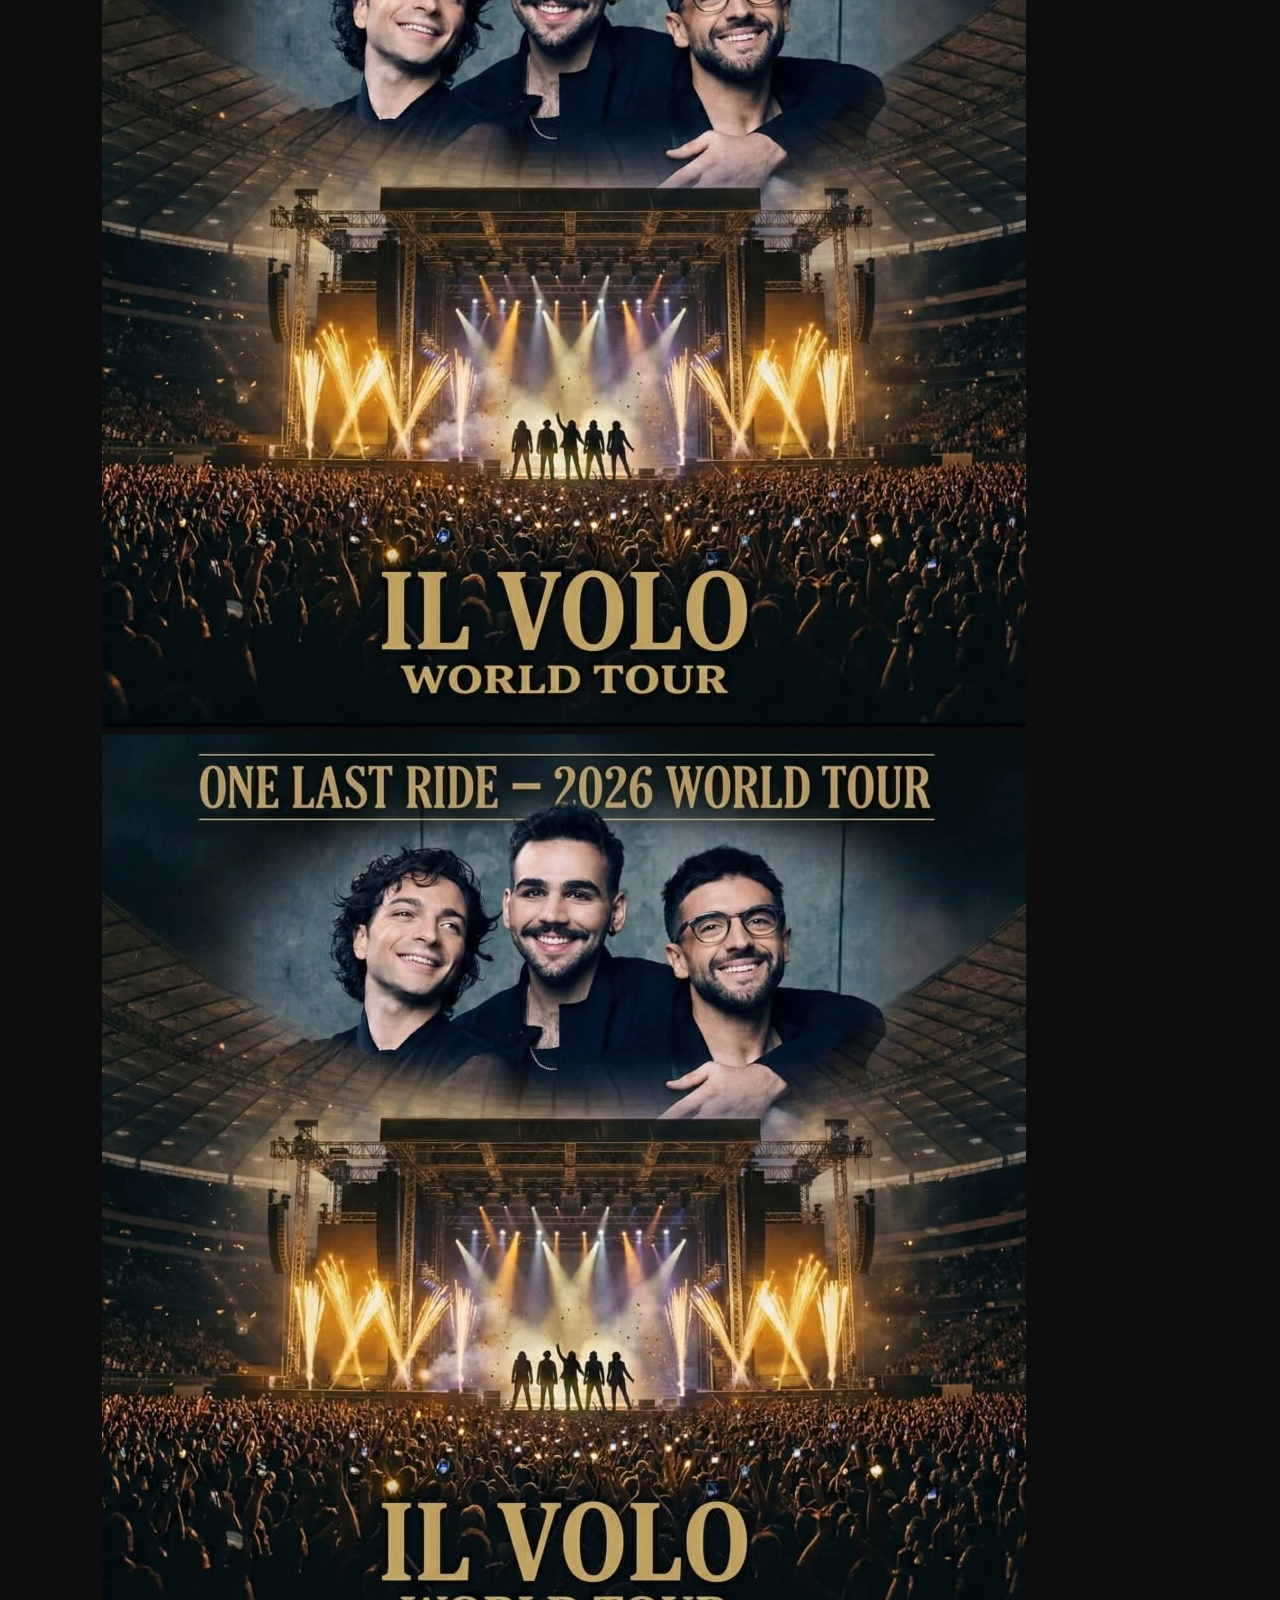
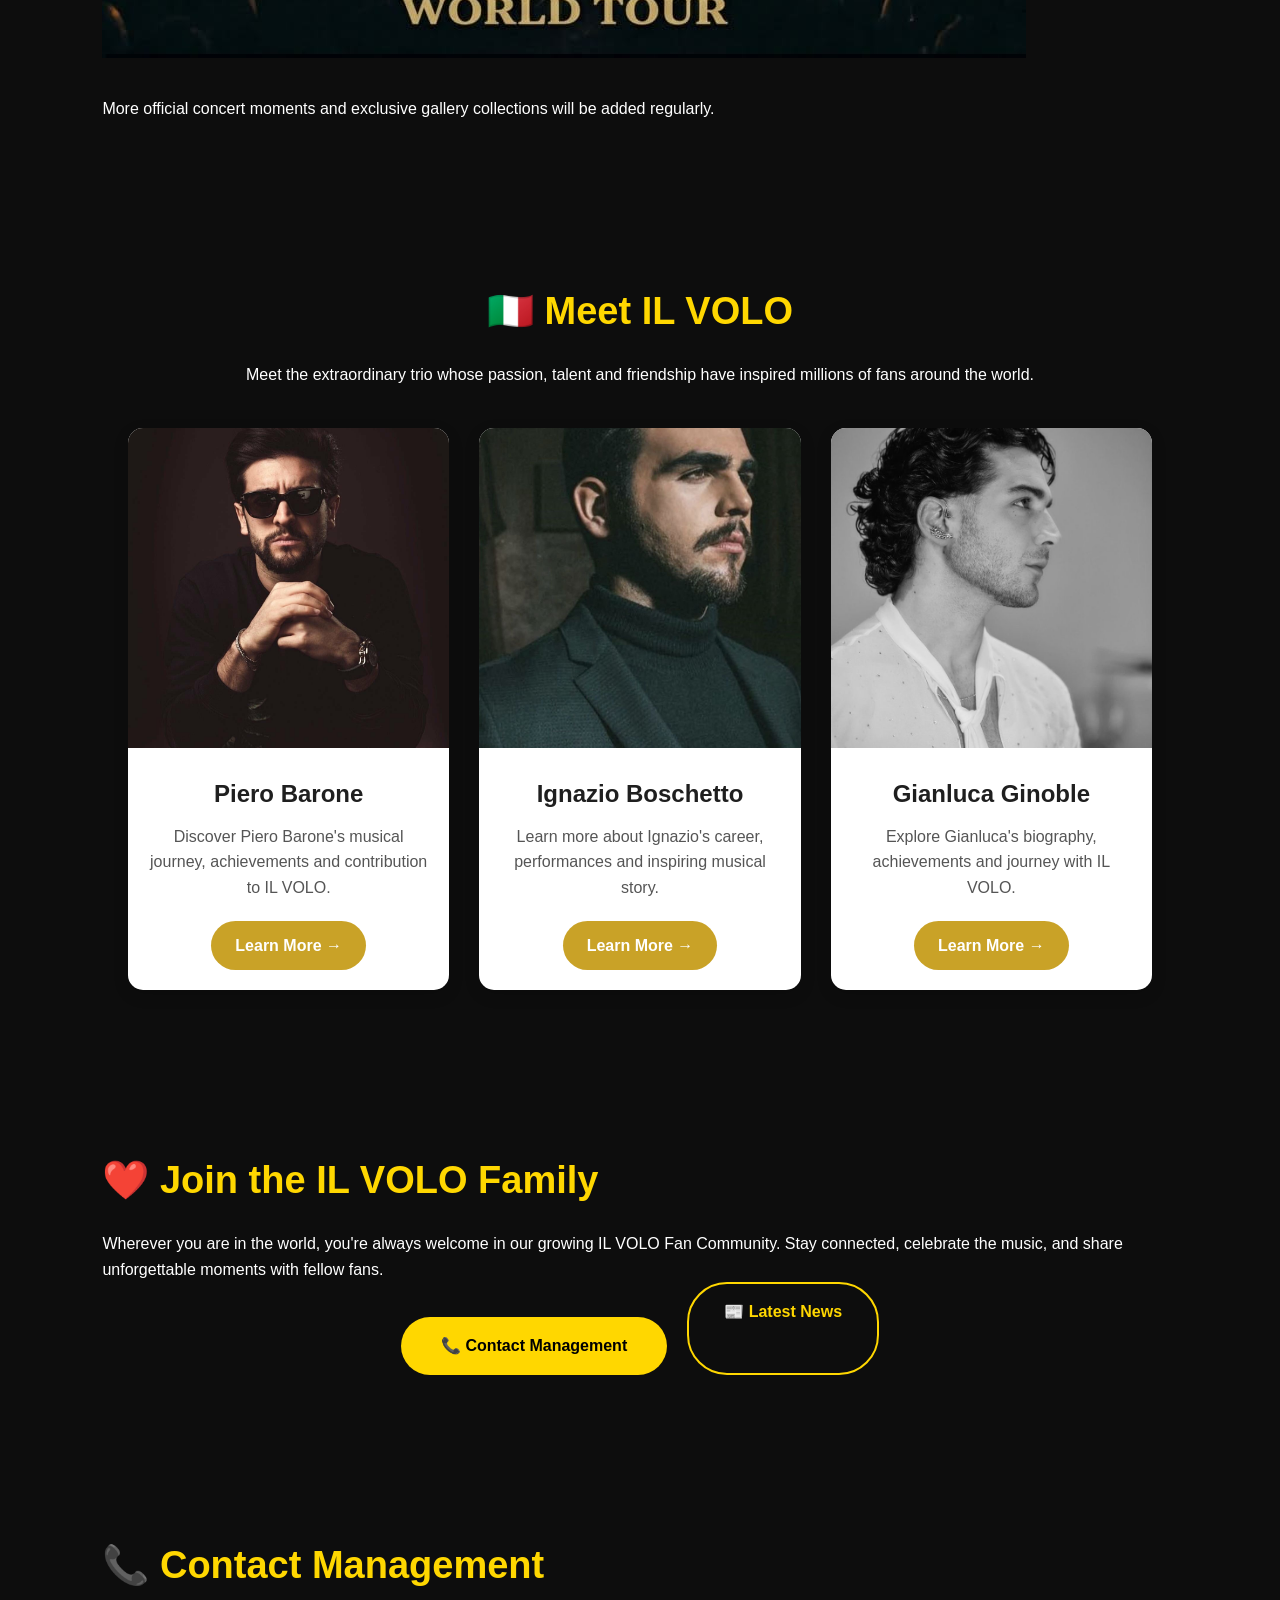
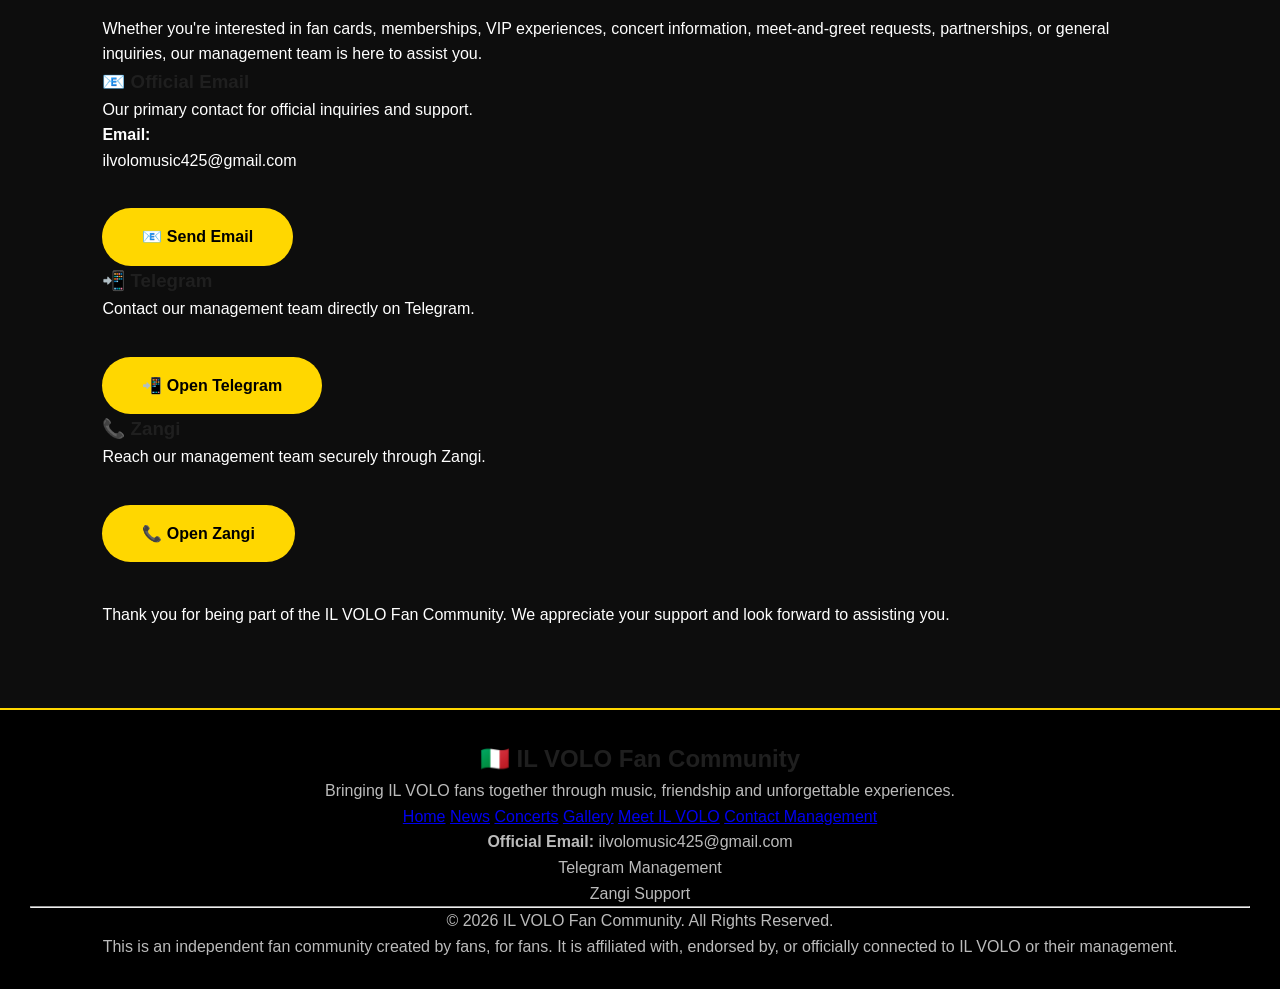
==== commit dd3ac0f4: "Update index page to Version 2" ====
--- a/index.html
+++ b/index.html
@@ -1,19 +1,23 @@
+
 <!DOCTYPE html>
 <html lang="en">
+
 <head>
-<meta charset="UTF-8">
-<meta name="viewport" content="width=device-width, initial-scale=1.0">
-<title>IL VOLO Fan Community</title>
-
-<link rel="stylesheet" href="style.css">
+    <meta charset="UTF-8">
+    <meta name="viewport" content="width=device-width, initial-scale=1.0">
+
+    <title>IL VOLO Fan Community</title>
+
+    <link rel="stylesheet" href="style.css">
 </head>
 
 <body>
 
 <header class="header">
+
     <div class="logo">
         <h1>IL VOLO Fan Community</h1>
-       <p>Official Fan Community • Concert News • Fan Events • Music Updates</p>
+        <p>Official Fan Community • Concert News • Fan Events • Music Updates</p>
     </div>
 
     <nav>
@@ -21,224 +25,445 @@
         <a href="#news">News</a>
         <a href="#concerts">Concerts</a>
         <a href="#gallery">Gallery</a>
-        <a href="#support">Support</a>
-        <a href="#contact">Contact</a>
+        <a href="#support">Fan Services</a>
+        <a href="#contact">Contact Management</a>
     </nav>
+
 </header>
 
 <section id="home" class="hero">
 
-<div class="hero-content">
-
-<h3>WELCOME TO THE OFFICIAL IL VOLO FAN COMMUNITY</h3>
-
-<h1>Experience the World of IL VOLO</h1>
-
-<p>
-Welcome to the ultimate IL VOLO Fan Community. Stay updated with the latest official news, upcoming concerts, exclusive fan events, stunning photo galleries, memorable performances, and connect with IL VOLO fans from around the world.
-</p>
-
-<div class="hero-buttons">
-<a href="#news" class="btn">Latest News</a>
-<a href="#contact" class="btn2">Contact Management</a>
-</div>
-
-</div>
-
-</section>
-<section class="latest-news">
-  <h2>📰 Latest IL VOLO News</h2>
-
-  <div id="home-news">
-    <p>Loading latest news...</p>
-  </div>
-
-  <p>
-    <a href="news.html">View All News →</a>
-  </p>
-</section>
+    <div class="hero-content">
+
+        <h3>WELCOME TO THE OFFICIAL IL VOLO FAN COMMUNITY</h3>
+
+        <h1>Experience the World of IL VOLO</h1>
+
+        <p>
+            Welcome to the ultimate IL VOLO Fan Community. Stay updated with the latest official news,
+            upcoming concerts, exclusive fan events, memorable performances,
+            stunning photo galleries, and connect with IL VOLO fans from around the world.
+        </p>
+
+        <div class="hero-buttons">
+
+            <a href="#news" class="btn">
+                📰 Latest News
+            </a>
+
+            <a href="#contact" class="btn2">
+                📞 Contact Management
+            </a>
+
+        </div>
+
+    </div>
+
+</section>
+
+<section id="news" class="latest-news">
+
+    <h2>📰 Latest IL VOLO News</h2>
+
+    <p>
+        Stay informed with the latest news, announcements, interviews,
+        concerts and official updates about IL VOLO.
+    </p>
+
+    <div id="home-news">
+
+        <p>Loading latest news...</p>
+
+    </div>
+
+    <p style="margin-top:30px;">
+
+        <a href="news.html">
+            View All News →
+        </a>
+
+    </p>
+
+</section>
+
+<section id="support" class="fan-support">
+
+    <h2>🎟️ Fan Services</h2>
+
+    <p>
+        Our management team is available to assist fans with:
+    </p>
+
+    <div class="about-boxes">
+
+        <div class="box">
+
+            <h3>🎫 Concert Tickets</h3>
+
+            <p>
+                Receive information about concerts and ticket guidance.
+            </p>
+
+        </div>
+
+        <div class="box">
+
+            <h3>💳 Fan Cards</h3>
+
+            <p>
+                Learn more about fan cards, benefits and membership.
+            </p>
+
+        </div>
+
+        <div class="box">
+
+            <h3>⭐ VIP Experiences</h3>
+
+            <p>
+                Contact management for VIP opportunities and special experiences.
+            </p>
+
+        </div>
+
+        <div class="box">
+
+            <h3>🤝 Meet & Greet</h3>
+
+            <p>
+                Meet & Greet opportunities are handled directly through management.
+            </p>
+
+        </div>
+
+    </div>
+
+    <div class="hero-buttons">
+
+        <a href="#contact" class="btn">
+            📞 Contact Management
+        </a>
+
+    </div>
+
+</section>
+
+<section id="concerts" class="concerts">
+
+    <h2>🎤 Upcoming Concerts</h2>
+
+    <p>
+        Concert dates update automatically whenever new information becomes available.
+    </p>
+
+    <div id="concert-list">
+
+        <p>Loading concerts...</p>
+
+    </div>
+
+</section>
+
+<section id="about">
+
+    <h2>About IL VOLO Fan Community</h2>
+
+    <p>
+        IL VOLO Fan Community is a fan-created website dedicated to bringing together
+        supporters of IL VOLO from every corner of the world.
+        Our mission is to keep fans informed with the latest news,
+        concerts, community activities and exclusive fan information.
+    </p>
+
+    <div class="about-boxes">
+
+        <div class="box">
+
+            <h3>📰 Latest News</h3>
+
+            <p>
+                Stay updated with official announcements and music news.
+            </p>
+
+        </div>
+
+        <div class="box">
+
+            <h3>🎤 Concerts</h3>
+
+            <p>
+                Follow upcoming performances and tour information.
+            </p>
+
+        </div>
+
+        <div class="box">
+
+            <h3>❤️ Global Community</h3>
+
+            <p>
+                Connect with thousands of IL VOLO fans worldwide.
+            </p>
+
+        </div>
+
+    </div>
+
+</section>
+
+<section id="gallery" class="gallery">
+
+    <h2>📸 IL VOLO Gallery</h2>
+
+    <p>
+        Explore unforgettable moments from concerts, performances,
+        rehearsals and special events throughout IL VOLO's journey.
+    </p>
+
+    <div class="gallery-grid">
+
+        <img src="ilvolo-default.JPG" alt="IL VOLO Gallery">
+
+        <img src="ilvolo-default.JPG" alt="IL VOLO Gallery">
+
+        <img src="ilvolo-default.JPG" alt="IL VOLO Gallery">
+
+        <img src="ilvolo-default.JPG" alt="IL VOLO Gallery">
+
+        <img src="ilvolo-default.JPG" alt="IL VOLO Gallery">
+
+        <img src="ilvolo-default.JPG" alt="IL VOLO Gallery">
+
+    </div>
+
+    <p style="margin-top:30px;">
+        More official concert moments and exclusive gallery collections will be added regularly.
+    </p>
+
+</section>
+
+<section id="members" class="members">
+
+    <h2>🇮🇹 Meet IL VOLO</h2>
+
+    <p>
+        Meet the extraordinary trio whose passion, talent and friendship
+        have inspired millions of fans around the world.
+    </p>
+
+    <div class="members-grid">
+
+        <div class="member-card">
+
+            <img src="piero-barone.JPG" alt="Piero Barone">
+
+            <h3>Piero Barone</h3>
+
+            <p>
+                Discover Piero Barone's musical journey,
+                achievements and contribution to IL VOLO.
+            </p>
+
+            <a href="piero.html">
+                Learn More →
+            </a>
+
+        </div>
+
+        <div class="member-card">
+
+            <img src="ignazio-boschetto.JPG" alt="Ignazio Boschetto">
+
+            <h3>Ignazio Boschetto</h3>
+
+            <p>
+                Learn more about Ignazio's career,
+                performances and inspiring musical story.
+            </p>
+
+            <a href="ignazio.html">
+                Learn More →
+            </a>
+
+        </div>
+
+        <div class="member-card">
+
+            <img src="gianluca-ginoble.JPG" alt="Gianluca Ginoble">
+
+            <h3>Gianluca Ginoble</h3>
+
+            <p>
+                Explore Gianluca's biography,
+                achievements and journey with IL VOLO.
+            </p>
+
+            <a href="gianluca.html">
+                Learn More →
+            </a>
+
+        </div>
+
+    </div>
+
+</section>
+
+<section class="join-community">
+
+    <h2>❤️ Join the IL VOLO Family</h2>
+
+    <p>
+        Wherever you are in the world, you're always welcome in our growing
+        IL VOLO Fan Community. Stay connected, celebrate the music,
+        and share unforgettable moments with fellow fans.
+    </p>
+
+    <div class="hero-buttons">
+
+        <a href="#contact" class="btn">
+            📞 Contact Management
+        </a>
+
+        <a href="#news" class="btn2">
+            📰 Latest News
+        </a>
+
+    </div>
+
+</section>
+
+<section id="contact" class="contact">
+
+    <h2>📞 Contact Management</h2>
+
+    <p>
+        Whether you're interested in fan cards, memberships, VIP experiences,
+        concert information, meet-and-greet requests, partnerships,
+        or general inquiries, our management team is here to assist you.
+    </p>
+
+    <div class="contact-grid">
+
+        <div class="contact-card">
+
+            <h3>📧 Official Email</h3>
+
+            <p>
+                Our primary contact for official inquiries and support.
+            </p>
+
+            <p>
+                <strong>Email:</strong><br>
+                ilvolomusic425@gmail.com
+            </p>
+
+            <a href="mailto:ilvolomusic425@gmail.com" class="btn">
+                📧 Send Email
+            </a>
+
+        </div>
+
+        <div class="contact-card">
+
+            <h3>📲 Telegram</h3>
+
+            <p>
+                Contact our management team directly on Telegram.
+            </p>
+
+            <a href="https://t.me/ilvolo_fan_community"
+               target="_blank"
+               class="btn">
+
+                📲 Open Telegram
+
+            </a>
+
+        </div>
+
+        <div class="contact-card">
+
+            <h3>📞 Zangi</h3>
+
+            <p>
+                Reach our management team securely through Zangi.
+            </p>
+
+            <a href="https://zangi.com/dl/conversation/9402253010"
+               target="_blank"
+               class="btn">
+
+                📞 Open Zangi
+
+            </a>
+
+        </div>
+
+    </div>
+
+    <p style="margin-top:40px;">
+        Thank you for being part of the IL VOLO Fan Community.
+        We appreciate your support and look forward to assisting you.
+    </p>
+
+</section>
+
+<footer class="footer">
+
+    <div class="footer-content">
+
+        <h2>🇮🇹 IL VOLO Fan Community</h2>
+
+        <p>
+            Bringing IL VOLO fans together through music,
+            friendship and unforgettable experiences.
+        </p>
+
+        <div class="footer-links">
+
+            <a href="#home">Home</a>
+
+            <a href="#news">News</a>
+
+            <a href="#concerts">Concerts</a>
+
+            <a href="#gallery">Gallery</a>
+
+            <a href="#members">Meet IL VOLO</a>
+
+            <a href="#contact">Contact Management</a>
+
+        </div>
+
+        <div class="footer-contact">
+
+            <p><strong>Official Email:</strong> ilvolomusic425@gmail.com</p>
+
+            <p>Telegram Management</p>
+
+            <p>Zangi Support</p>
+
+        </div>
+
+        <hr>
+
+        <p>
+            © 2026 IL VOLO Fan Community. All Rights Reserved.
+        </p>
+
+        <p>
+            This is an independent fan community created by fans, for fans.
+            It is affiliated with, endorsed by, or officially connected
+            to IL VOLO or their management.
+        </p>
+
+    </div>
+
+</footer>
 
 <script src="script.js"></script>
-<section id="support" class="fan-support">
-
-<h2>🎟️ Fan Support Center</h2>
-
-<p>
-Need assistance with Fan Cards, Concert Tickets, VIP Experiences, Meet & Greet opportunities, or general IL VOLO community support?
-</p>
-
-<p>
-Our management team is available to assist you.
-</p>
-
-<div class="support-buttons">
-
-<a href="https://t.me/ilvolo_fan_community" target="_blank">
-📲 Contact Management on Telegram
-</a>
-
-<a href="https://zangi.com/dl/conversation/9402253010" target="_blank" class="btn2">
-📞 Zangi: 9402253010
-</a>
-
-</div>
-
-<p class="support-note">
-⚠️ For Fan Cards, Concert Tickets, VIP Experiences, and other services, please contact our management team directly through Telegram or Zangi.
-</p>
-
-</section>
-<section id="concerts" class="concerts">
-
-<h2>🎤 Upcoming Concerts</h2>
-
-<div id="concert-list">
-<p>Concert dates will be updated automatically.</p>
-</div>
-
-</section>
-<section id="about">
-
-<h2>About IL VOLO Fan Community</h2>
-
-<p>
-IL VOLO Fan Community is a fan-created space dedicated to bringing together supporters of IL VOLO from around the world. Here you'll find news, concert updates, photos, videos, and opportunities to connect with other fans.
-</p>
-
-<div class="about-boxes">
-
-<div class="box">
-<h3>Latest News</h3>
-<p>Stay updated with the newest announcements and activities.</p>
-</div>
-
-<div class="box">
-<h3>Concerts</h3>
-<p>Find upcoming performances and event information.</p>
-</div>
-
-<div class="box">
-<h3>Fan Community</h3>
-<p>Connect with fellow fans and explore community activities.</p>
-</div>
-
-    <h2>Latest News</h2>
-    <p>Latest IL VOLO updates will appear here.</p>
-</section>
-
-
-
-<section id="gallery" class="gallery">
-
-<h2>📸 IL VOLO Gallery</h2>
-
-<p>
-Explore memorable moments, concerts, performances, and official promotional photos of IL VOLO.
-</p>
-
-<div class="gallery-grid">
-
-<img src="ilvolo-default.JPG" alt="IL VOLO">
-
-<img src="ilvolo-default.JPG" alt="IL VOLO">
-
-<img src="ilvolo-default.JPG" alt="IL VOLO">
-
-<img src="ilvolo-default.JPG" alt="IL VOLO">
-
-<img src="ilvolo-default.JPG" alt="IL VOLO">
-
-<img src="ilvolo-default.JPG" alt="IL VOLO">
-
-</div>
-
-</section>
-<section id="members" class="members">
-
-<h2>🇮🇹 Meet IL VOLO</h2>
-
-<p>
-Meet the extraordinary trio whose music has inspired millions of fans around the world.
-</p>
-
-<div class="members-grid">
-
-<div class="member-card">
-    <img src="piero-barone.JPG" alt="Piero Barone">
-
-    <h3>Piero Barone</h3>
-
-    <p>
-        Discover Piero Barone's musical journey, achievements, and remarkable contribution to IL VOLO.
-    </p>
-
-    <a href="piero.html">Learn More →</a>
-</div>
-
-<div class="member-card">
-    <img src="ignazio-boschetto.JPG" alt="Ignazio Boschetto">
-
-    <h3>Ignazio Boschetto</h3>
-
-    <p>
-        Learn about Ignazio Boschetto's musical career, performances, and inspiring story.
-    </p>
-
-    <a href="ignazio.html">Learn More →</a>
-</div>
-
-<div class="member-card">
-    <img src="gianluca-ginoble.JPG" alt="Gianluca Ginoble">
-
-    <h3>Gianluca Ginoble</h3>
-
-    <p>
-        Explore Gianluca Ginoble's biography, achievements, and journey with IL VOLO.
-    </p>
-
-    <a href="gianluca.html">Learn More →</a>
-</div>
-
-</div>
-
-</section>
-<section id="support">
-    <h2>Fan Support</h2>
-    <p>Information for fans and community members.</p>
-</section>
-
-<section id="contact" class="contact">
-
-<h2>📩 Contact Management</h2>
-
-<p>
-For fan cards, concert tickets, VIP experiences, partnerships, and other inquiries, please contact our management team directly.
-</p>
-
-<div class="support-buttons">
-
-<a href="https://t.me/ilvolo_fan_community" target="_blank">
-📲 Telegram Management
-</a>
-
-<a href="https://zangi.com/dl/conversation/9402253010" target="_blank">
-📞 Zangi: 9402253010
-</a>
-
-</div>
-
-<p class="support-note">
-⚠️ Always contact management through the official links provided on this website.
-</p>
-
-</section>
-
-<footer>
-    <p>© 2026 IL VOLO Fan Community</p>
-    <p>This is a fan-made website and is not affiliated with or endorsed by IL VOLO.</p>
-</footer>
-
-<script src="script.js"></script>
 
 </body>
+
 </html>
+
--- a/style.css
+++ b/style.css
@@ -455,10 +455,13 @@
 
 .concert-card h3 {
     margin-top: 0;
+    color: #1f1f1f;
+    font-weight: 700;
 }
 
 .concert-card p {
     margin: 8px 0;
+    color: #555;
 }
 .read-more {
     display: inline-block;
@@ -473,4 +476,117 @@
 
 .read-more:hover {
     opacity: 0.8;
+}
+.members {
+    padding: 80px 10%;
+    text-align: center;
+}
+
+.members-grid {
+    display: grid;
+    grid-template-columns: repeat(auto-fit, minmax(280px, 1fr));
+    gap: 30px;
+    margin-top: 40px;
+}
+
+.member-card {
+    background: #ffffff;
+    border-radius: 15px;
+    overflow: hidden;
+    box-shadow: 0 5px 15px rgba(0,0,0,0.15);
+    transition: transform 0.3s ease;
+}
+
+.member-card:hover {
+    transform: translateY(-8px);
+}
+
+.member-card img {
+    width: 100%;
+    height: 320px;
+    object-fit: cover;
+}
+
+.member-card h3 {
+    margin: 20px 0 10px;
+    font-size: 24px;
+    color: #1f1f1f;
+    font-weight: 700;
+}
+
+.member-card p {
+    padding: 0 20px;
+    line-height: 1.6;
+    color: #555;
+}
+
+.member-card a {
+    display: inline-block;
+    margin: 20px;
+    padding: 12px 24px;
+    background: #c9a227;
+    color: white;
+    text-decoration: none;
+    border-radius: 30px;
+    font-weight: bold;
+}
+
+.member-card a:hover {
+    background: #a8841f;
+}
+.member-header{
+    text-align:center;
+    padding:60px 20px;
+    background:#f8f8f8;
+    color:#1f1f1f;
+}
+.member-header h1{
+    color:#1f1f1f;
+    font-size:42px;
+    margin-top:20px;
+}
+
+.member-header p{
+    color:#666;
+    font-size:20px;
+}
+.member-banner{
+    width:220px;
+    height:220px;
+    border-radius:50%;
+    object-fit:cover;
+    box-shadow:0 5px 20px rgba(0,0,0,.2);
+    margin-bottom:20px;
+}
+
+.member-profile{
+    max-width:900px;
+    margin:auto;
+    padding:40px 20px;
+    line-height:1.8;
+}
+
+.member-profile h2{
+    color:#c9a227;
+    margin-top:40px;
+}
+
+.member-profile ul{
+    padding-left:25px;
+}
+
+.member-profile .btn{
+    display:inline-block;
+    margin-top:20px;
+    padding:12px 25px;
+    background:#c9a227;
+    color:#fff;
+    text-decoration:none;
+    border-radius:30px;
+    font-weight:bold;
+}
+h1,
+h2,
+h3{
+    color:#1f1f1f;
 }
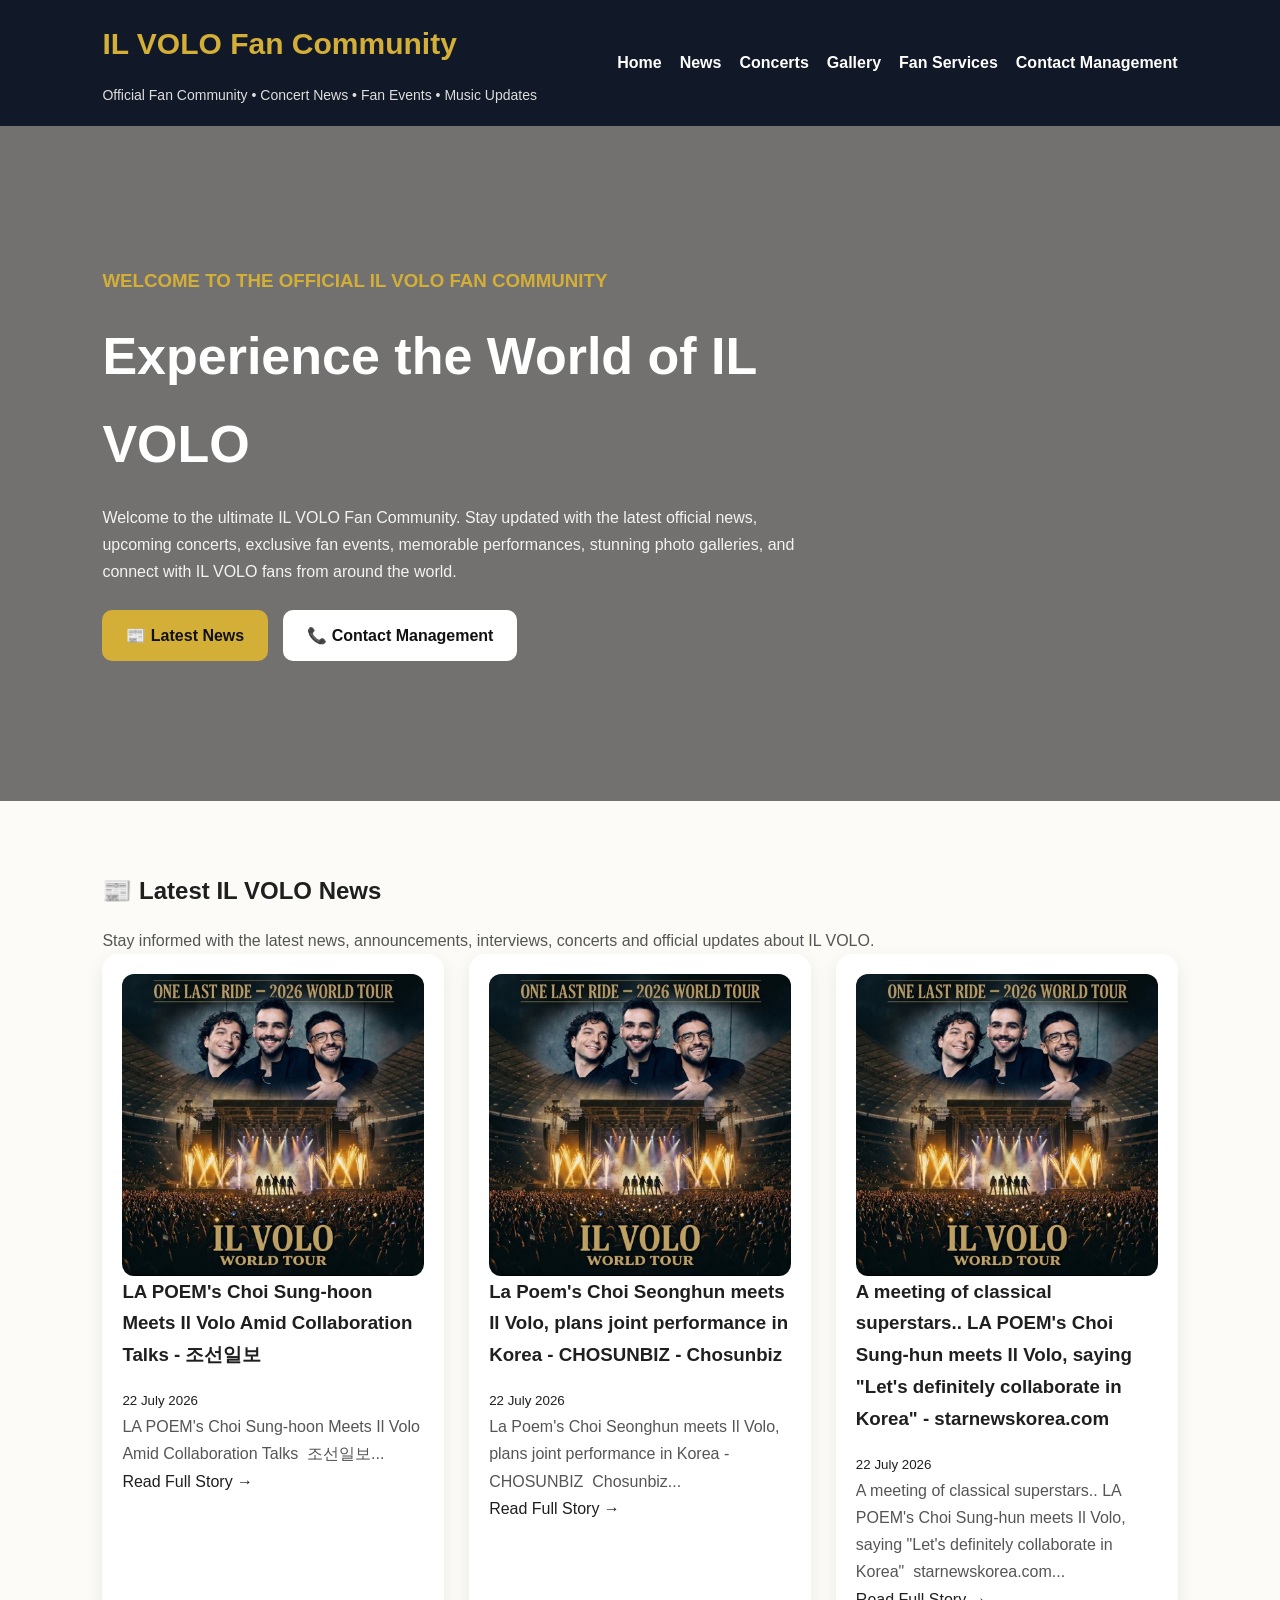
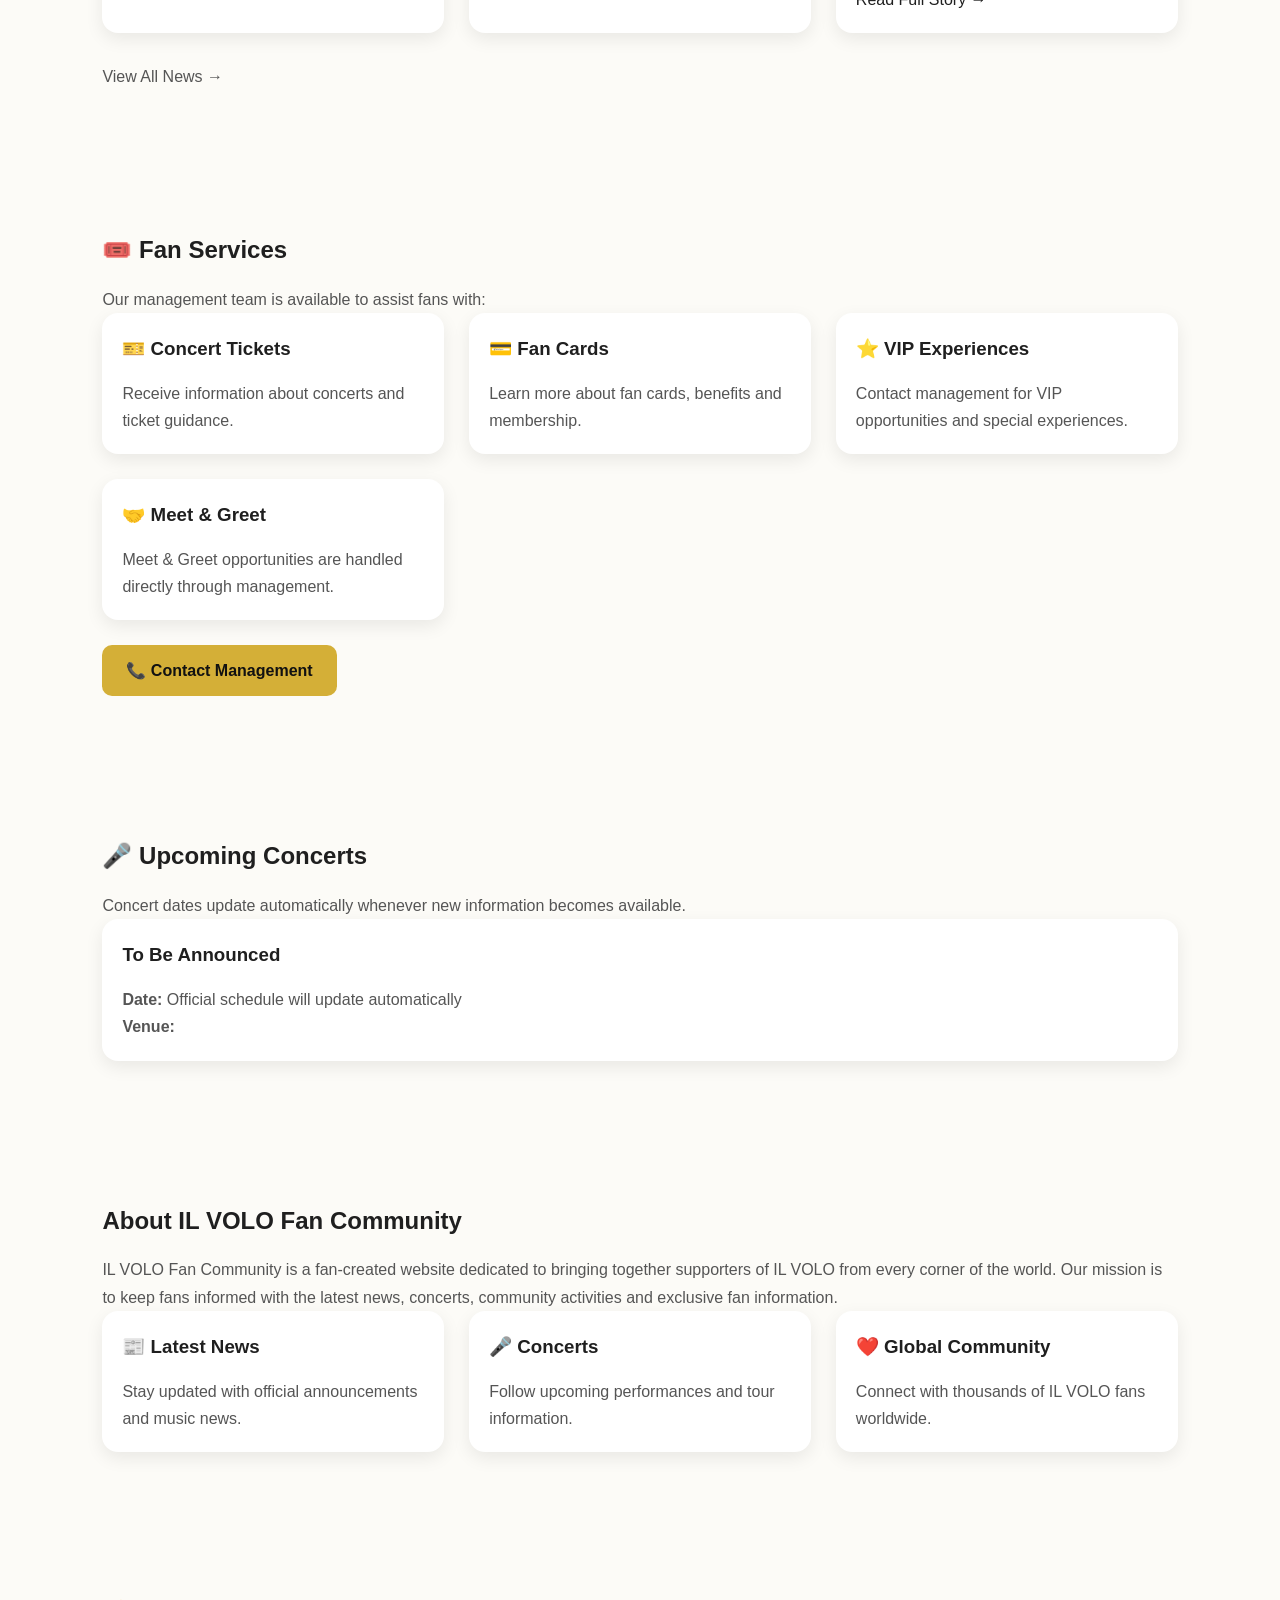
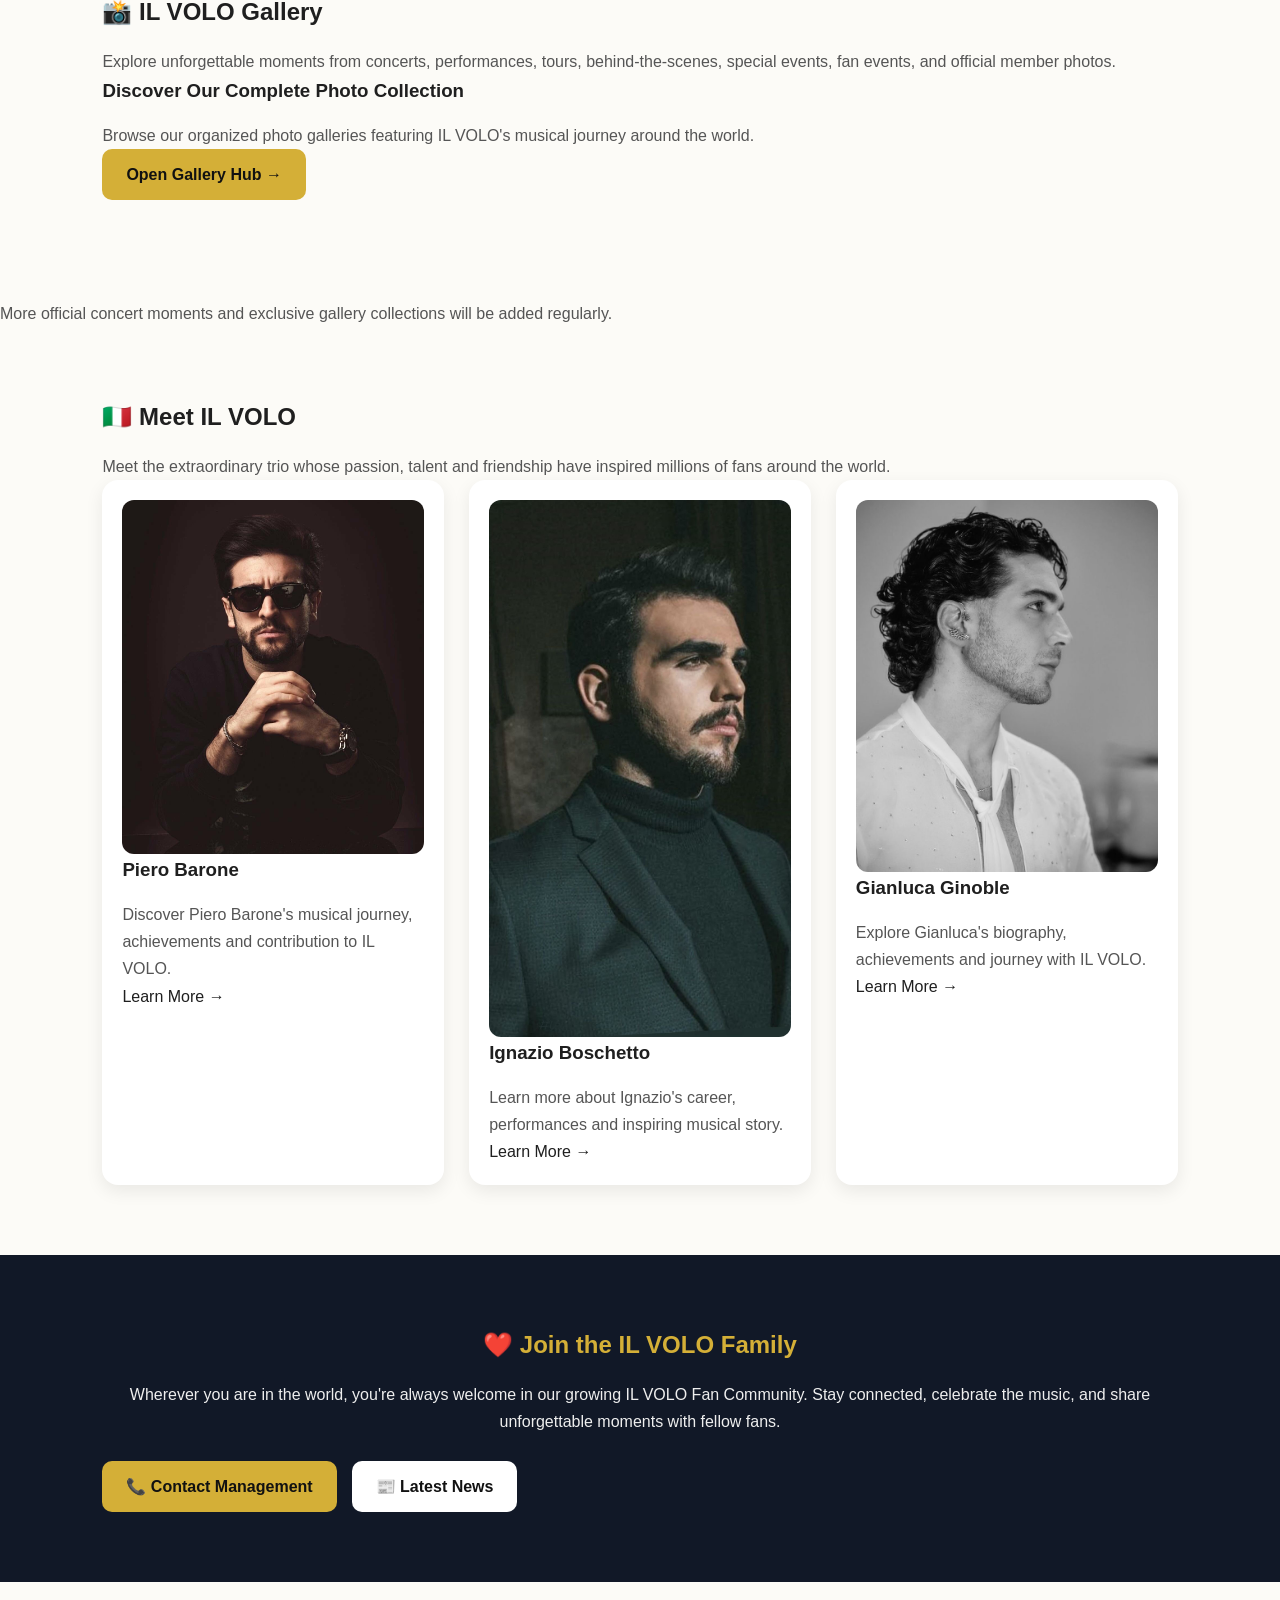
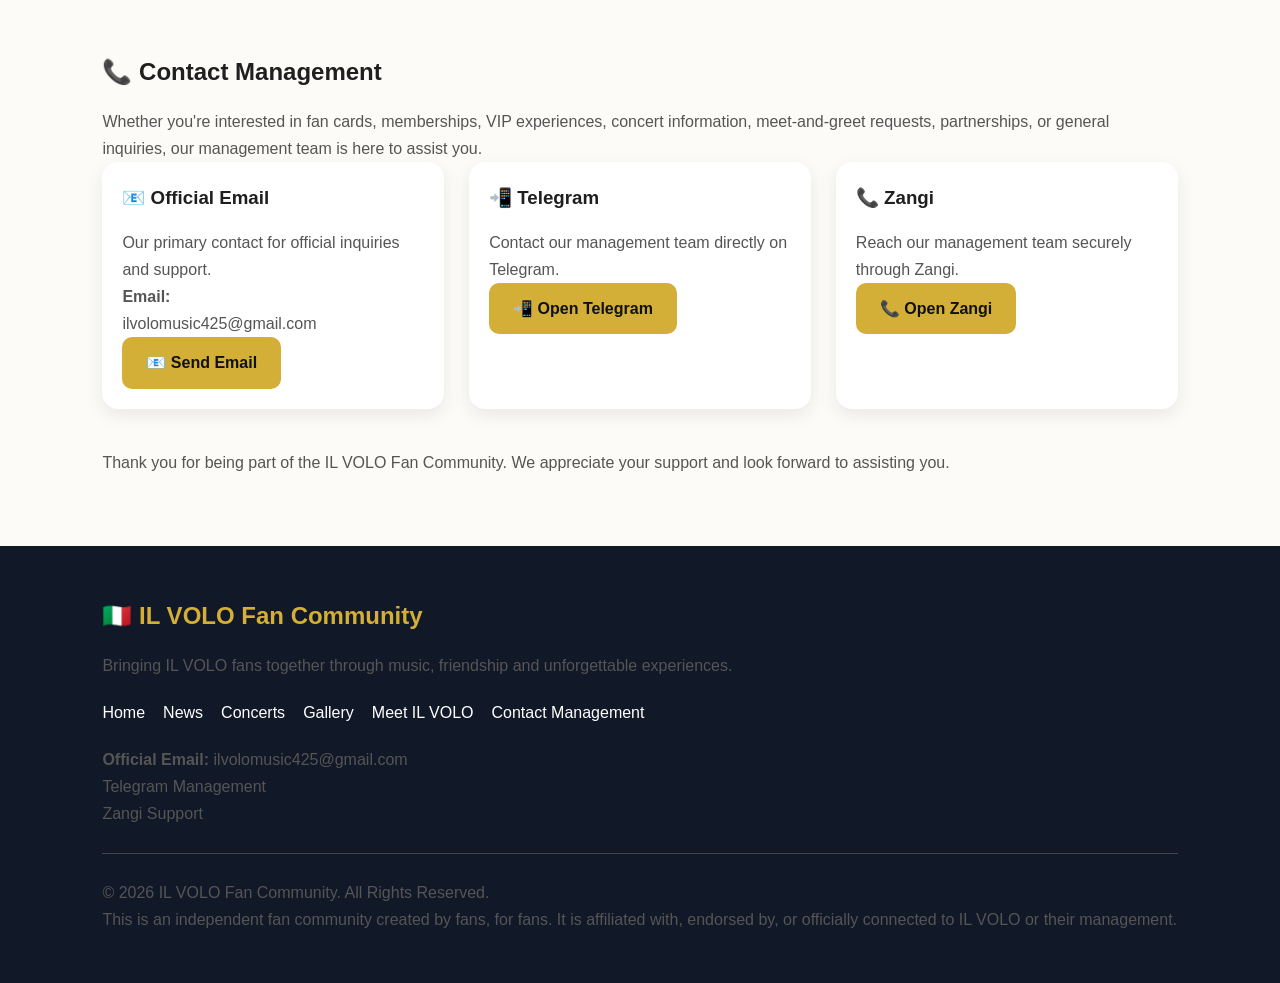
==== commit 462f631d: "Upgrade homepage gallery section with Gallery Hub" ====
--- a/index.html
+++ b/index.html
@@ -213,28 +213,27 @@
 
 <section id="gallery" class="gallery">
 
-    <h2>📸 IL VOLO Gallery</h2>
-
-    <p>
-        Explore unforgettable moments from concerts, performances,
-        rehearsals and special events throughout IL VOLO's journey.
-    </p>
-
-    <div class="gallery-grid">
-
-        <img src="ilvolo-default.JPG" alt="IL VOLO Gallery">
-
-        <img src="ilvolo-default.JPG" alt="IL VOLO Gallery">
-
-        <img src="ilvolo-default.JPG" alt="IL VOLO Gallery">
-
-        <img src="ilvolo-default.JPG" alt="IL VOLO Gallery">
-
-        <img src="ilvolo-default.JPG" alt="IL VOLO Gallery">
-
-        <img src="ilvolo-default.JPG" alt="IL VOLO Gallery">
-
-    </div>
+<h2>📸 IL VOLO Gallery</h2>
+
+<p>
+Explore unforgettable moments from concerts, performances, tours, behind-the-scenes, special events, fan events, and official member photos.
+</p>
+
+<div class="gallery-preview">
+
+<h3>Discover Our Complete Photo Collection</h3>
+
+<p>
+Browse our organized photo galleries featuring IL VOLO's musical journey around the world.
+</p>
+
+<a href="gallery.html" class="btn">
+Open Gallery Hub →
+</a>
+
+</div>
+
+</section>
 
     <p style="margin-top:30px;">
         More official concert moments and exclusive gallery collections will be added regularly.
--- a/style.css
+++ b/style.css
@@ -1,592 +1,151 @@
-*{
-margin:0;
-padding:0;
-box-sizing:border-box;
-font-family:Arial,Helvetica,sans-serif;
-scroll-behavior:smooth;
+/* =====================================================
+   IL VOLO Fan Community - Style.css (Version 2)
+   ===================================================== */
+
+*{margin:0;padding:0;box-sizing:border-box}
+html{scroll-behavior:smooth}
+body{
+    font-family:Arial,Helvetica,sans-serif;
+    background:#fcfbf7;
+    color:#1f1f1f;
+    line-height:1.7;
+}
+a{text-decoration:none;color:inherit}
+img{max-width:100%;display:block}
+
+/* Header */
+.header{
+    position:sticky;top:0;z-index:1000;
+    background:#111827;
+    color:#fff;
+    display:flex;
+    justify-content:space-between;
+    align-items:center;
+    padding:18px 8%;
+}
+.logo h1{font-size:30px;color:#d4af37}
+.logo p{font-size:14px;color:#ddd}
+nav{display:flex;gap:18px;flex-wrap:wrap}
+nav a{
+    color:#fff;
+    font-weight:600;
+    transition:.3s;
+}
+nav a:hover{color:#d4af37}
+
+/* Sections */
+section{padding:70px 8%}
+h1,h2,h3{color:#1f1f1f;margin-bottom:15px}
+p{color:#555}
+
+/* Hero */
+.hero{
+    background:linear-gradient(rgba(0,0,0,.55),rgba(0,0,0,.55)),url("images/hero.jpg") center/cover no-repeat;
+    min-height:75vh;
+    display:flex;
+    align-items:center;
+}
+.hero-content{max-width:720px;color:#fff}
+.hero-content h1{font-size:52px;color:#fff}
+.hero-content h3{color:#d4af37}
+.hero-content p{color:#f3f3f3}
+.hero-buttons{display:flex;gap:15px;flex-wrap:wrap;margin-top:25px}
+.btn,.btn2{
+    display:inline-block;
+    padding:12px 24px;
+    border-radius:10px;
+    font-weight:700;
+    transition:.3s;
+}
+.btn{background:#d4af37;color:#111}
+.btn2{background:#fff;color:#111}
+.btn:hover,.btn2:hover{transform:translateY(-2px);opacity:.92}
+
+/* Cards */
+.news-card,.concert-card,.member-card,.contact-card,.box{
+    background:#fff;
+    border-radius:16px;
+    padding:20px;
+    box-shadow:0 6px 18px rgba(0,0,0,.08);
+}
+.news-card img,.member-card img{
+    width:100%;
+    border-radius:12px;
+    object-fit:cover;
+}
+.news-card h3,.concert-card h3,.member-card h3{color:#1f1f1f}
+.news-card p,.concert-card p,.member-card p{color:#555}
+
+/* Grids */
+#home-news,
+.members-grid,
+.gallery-grid,
+.about-boxes,
+.contact-grid{
+    display:grid;
+    grid-template-columns:repeat(auto-fit,minmax(260px,1fr));
+    gap:25px;
+}
+.gallery-grid img{
+    border-radius:14px;
+    height:230px;
+    object-fit:cover;
+    box-shadow:0 5px 15px rgba(0,0,0,.08);
 }
 
-body{
-background:#0d0d0d;
-color:#fff;
-line-height:1.6;
-}
-
-.header{
-position:sticky;
-top:0;
-display:flex;
-justify-content:space-between;
-align-items:center;
-padding:20px 8%;
-background:#000;
-border-bottom:2px solid gold;
-z-index:1000;
-flex-wrap:wrap;
-}
-
-.logo h1{
-color:gold;
-font-size:30px;
-}
-
-.logo p{
-color:#ccc;
-font-size:14px;
-margin-top:5px;
-}
-
-nav{
-display:flex;
-flex-wrap:wrap;
-gap:20px;
-}
-
-nav a{
-text-decoration:none;
-color:white;
-font-weight:bold;
-transition:.3s;
-}
-
-nav a:hover{
-color:gold;
-}
-
-.hero{
-    min-height:100vh;
-    display:flex;
-    justify-content:center;
-    align-items:center;
-    text-align:center;
-    padding:40px 20px;
-    background:
-        linear-gradient(rgba(0,0,0,.75),rgba(0,0,0,.75)),
-        url("hero-ilvolo.JPG");
-    background-size:cover;
-    background-position:center;
-}
-
-.hero-content{
-    max-width:850px;
-}
-
-.hero h3{
-    color:gold;
-    letter-spacing:6px;
-    margin-bottom:20px;
-}
-
-.hero h1{
-    font-size:70px;
-    margin-bottom:25px;
-}
-
-.hero p{
-    font-size:22px;
-    color:#ddd;
-    margin-bottom:40px;
-}
-
-.hero-buttons{
-    display:flex;
-    justify-content:center;
-    gap:20px;
-    flex-wrap:wrap;
-}
-
-.btn,
-.btn2{
-    display:inline-block;
-    padding:15px 35px;
-    border-radius:40px;
-    text-decoration:none;
-    font-weight:bold;
-    transition:.3s;
-}
-
-.btn{
-    background:gold;
-    color:#000;
-}
-
-.btn2{
-    border:2px solid gold;
-    color:gold;
-}
-
-.btn:hover,
-.btn2:hover{
-    transform:translateY(-4px);
-}
-
-.hero h2{
-font-size:58px;
-color:gold;
-margin-bottom:20px;
-}
-
-.hero p{
-max-width:750px;
-font-size:22px;
-color:#ddd;
-}
-
-.btn{
-margin-top:35px;
-display:inline-block;
-padding:16px 40px;
-background:gold;
-color:black;
-font-weight:bold;
-text-decoration:none;
-border-radius:40px;
-transition:.3s;
-}
-
-.btn:hover{
-transform:scale(1.05);
-}
-
-section{
-padding:80px 8%;
-}
-
-section h2{
-color:gold;
-margin-bottom:20px;
-font-size:38px;
-}
-
-footer{
-background:#000;
-padding:30px;
-text-align:center;
-border-top:2px solid gold;
-color:#bbb;
-}
-
-@media(max-width:768px){
-
-.header{
-flex-direction:column;
-text-align:center;
-}
-
-nav{
-justify-content:center;
-margin-top:20px;
-}
-
-.hero h2{
-font-size:40px;
-}
-
-.hero p{
-font-size:18px;
-}
-
-}
-#about{
-padding:90px 8%;
-text-align:center;
-background:#161616;
-}
-
-.about-boxes{
-display:grid;
-grid-template-columns:repeat(auto-fit,minmax(250px,1fr));
-gap:30px;
-margin-top:50px;
-}
-
-.box{
-background:#222;
-padding:30px;
-border-radius:15px;
-border:1px solid rgba(255,215,0,.3);
-transition:.3s;
-}
-
-.box:hover{
-transform:translateY(-8px);
-border-color:gold;
-}
-
-.box h3{
-color:gold;
-margin-bottom:15px;
-}
-/* Latest News Section */
-
-.latest-news {
-    padding: 50px 20px;
-    text-align: center;
-}
-
-.latest-news h2 {
-    font-size: 35px;
-    margin-bottom: 10px;
-}
-
-.latest-news p {
-    font-size: 18px;
-}
-
-.news-container {
-    display: flex;
-    justify-content: center;
-    gap: 25px;
-    flex-wrap: wrap;
-    margin-top: 30px;
-}
-
-.news-card {
-    width: 320px;
-    background: white;
-    border-radius: 15px;
-    overflow: hidden;
-    box-shadow: 0 5px 15px rgba(0,0,0,0.15);
-    padding-bottom: 20px;
-}
-
-.news-card img {
-    width: 100%;
-    height: 200px;
-    object-fit: cover;
-}
-
-.news-card h3 {
-    font-size: 22px;
-    margin: 15px;
-}
-
-.news-card p {
-    padding: 0 15px;
-    font-size: 16px;
-}
-
-.news-card span {
-    display: block;
-    margin: 15px;
-    font-weight: bold;
-}
-
-.news-card button {
-    background: #c9a227;
-    color: white;
-    border: none;
-    padding: 12px 25px;
-    border-radius: 25px;
-    cursor: pointer;
-}
-/* Latest News Section */
-
-.latest-news{
-    padding:80px 20px;
-    background:#111;
-    text-align:center;
-}
-
-.latest-news h2{
-    color:gold;
-    font-size:42px;
-    margin-bottom:15px;
-}
-
-.latest-news p{
-    color:#ddd;
-    max-width:800px;
-    margin:0 auto 40px;
-}
-
-.news-container{
-    display:grid;
-    grid-template-columns:repeat(auto-fit,minmax(300px,1fr));
-    gap:30px;
-}
-
-.news-card{
-    background:#1b1b1b;
-    border-radius:15px;
-    overflow:hidden;
-    transition:.3s;
-    box-shadow:0 10px 25px rgba(0,0,0,.4);
-}
-
-.news-card:hover{
-    transform:translateY(-8px);
-}
-
-.news-card img{
-    width:100%;
-    height:220px;
-    object-fit:cover;
-}
-
-.news-card h3{
-    color:gold;
-    padding:20px 20px 10px;
-}
-
-.news-card p{
-    padding:0 20px;
-}
-
-.news-card span{
-    display:block;
-    color:#bbb;
-    padding:15px 20px;
-}
-
-.read-more{
-    display:inline-block;
-    margin:20px;
-    padding:12px 25px;
-    background:gold;
-    color:black;
-    text-decoration:none;
-    border-radius:30px;
-    font-weight:bold;
-}
-.latest-news {
-    padding: 60px 20px;
-    background: #f7f7f7;
-    text-align: center;
-}
-
-.latest-news h2 {
-    font-size: 2rem;
-    margin-bottom: 30px;
-}
-
-.news-card {
-    background: white;
-    border-radius: 12px;
-    padding: 20px;
-    margin: 20px auto;
-    max-width: 700px;
-    box-shadow: 0 4px 12px rgba(0,0,0,0.1);
-}
-
-.news-card h3 {
-    margin-bottom: 10px;
-}
-
-.news-card a {
-    color: #0066cc;
-    font-weight: bold;
-    text-decoration: none;
-}
-
-.news-card a:hover {
-    text-decoration: underline;
-}
-.latest-news {
-    padding: 60px 20px;
-    background: #f8f8f8;
-}
-
-#home-news {
-    display: grid;
-    grid-template-columns: repeat(auto-fit, minmax(300px, 1fr));
-    gap: 25px;
-}
-
-.news-card {
-    background: white;
-    border-radius: 12px;
-    overflow: hidden;
-    box-shadow: 0 6px 15px rgba(0,0,0,0.15);
-    transition: transform .3s ease;
-}
-
-.news-card:hover {
-    transform: translateY(-6px);
-}
-
-.news-card img {
-    width: 100%;
-    height: 220px;
-    object-fit: cover;
-}
-
-.news-card h3 {
-    padding: 15px;
-    margin: 0;
-}
-
-.news-card small {
-    display: block;
-    color: #777;
-    padding: 0 15px;
-}
-
-.news-card p {
-    padding: 15px;
-    line-height: 1.6;
-}
-
-.news-card a {
-    display: inline-block;
-    margin: 0 15px 20px;
-    color: #0b63ce;
-    font-weight: bold;
-    text-decoration: none;
-}
-.concerts {
-    padding: 60px 20px;
-    background: #ffffff;
-    text-align: center;
-}
-
-#concert-list {
-    max-width: 900px;
-    margin: auto;
-}
-
-.concert-card {
-    background: #f8f8f8;
-    border-radius: 12px;
-    padding: 20px;
-    margin: 20px 0;
-    box-shadow: 0 4px 10px rgba(0,0,0,0.1);
-}
-
-.concert-card h3 {
-    margin-top: 0;
-    color: #1f1f1f;
-    font-weight: 700;
-}
-
-.concert-card p {
-    margin: 8px 0;
-    color: #555;
-}
-.read-more {
-    display: inline-block;
-    margin: 15px;
-    padding: 10px 20px;
-    background: #c9a227;
-    color: white;
-    text-decoration: none;
-    border-radius: 25px;
-    font-weight: bold;
-}
-
-.read-more:hover {
-    opacity: 0.8;
-}
-.members {
-    padding: 80px 10%;
-    text-align: center;
-}
-
-.members-grid {
-    display: grid;
-    grid-template-columns: repeat(auto-fit, minmax(280px, 1fr));
-    gap: 30px;
-    margin-top: 40px;
-}
-
-.member-card {
-    background: #ffffff;
-    border-radius: 15px;
-    overflow: hidden;
-    box-shadow: 0 5px 15px rgba(0,0,0,0.15);
-    transition: transform 0.3s ease;
-}
-
-.member-card:hover {
-    transform: translateY(-8px);
-}
-
-.member-card img {
-    width: 100%;
-    height: 320px;
-    object-fit: cover;
-}
-
-.member-card h3 {
-    margin: 20px 0 10px;
-    font-size: 24px;
-    color: #1f1f1f;
-    font-weight: 700;
-}
-
-.member-card p {
-    padding: 0 20px;
-    line-height: 1.6;
-    color: #555;
-}
-
-.member-card a {
-    display: inline-block;
-    margin: 20px;
-    padding: 12px 24px;
-    background: #c9a227;
-    color: white;
-    text-decoration: none;
-    border-radius: 30px;
-    font-weight: bold;
-}
-
-.member-card a:hover {
-    background: #a8841f;
-}
+/* Member page */
 .member-header{
+    background:#f5f5f5;
     text-align:center;
     padding:60px 20px;
-    background:#f8f8f8;
-    color:#1f1f1f;
-}
-.member-header h1{
-    color:#1f1f1f;
-    font-size:42px;
-    margin-top:20px;
-}
-
-.member-header p{
-    color:#666;
-    font-size:20px;
 }
 .member-banner{
     width:220px;
     height:220px;
     border-radius:50%;
     object-fit:cover;
-    box-shadow:0 5px 20px rgba(0,0,0,.2);
-    margin-bottom:20px;
+    margin:0 auto 20px;
 }
-
 .member-profile{
     max-width:900px;
     margin:auto;
-    padding:40px 20px;
-    line-height:1.8;
 }
+.member-profile ul{margin-left:20px}
 
-.member-profile h2{
-    color:#c9a227;
-    margin-top:40px;
+/* Join */
+.join-community{
+    background:#111827;
+    color:#fff;
+    text-align:center;
 }
+.join-community h2{color:#d4af37}
+.join-community p{color:#eee}
 
-.member-profile ul{
-    padding-left:25px;
+/* Footer */
+.footer{
+    background:#111827;
+    color:#ddd;
+    padding:50px 8%;
 }
+.footer h2{color:#d4af37}
+.footer-links{
+    display:flex;
+    gap:18px;
+    flex-wrap:wrap;
+    margin:20px 0;
+}
+.footer-links a{color:#fff}
+.footer-links a:hover{color:#d4af37}
+.footer hr{margin:25px 0;border:0;border-top:1px solid #444}
 
-.member-profile .btn{
-    display:inline-block;
-    margin-top:20px;
-    padding:12px 25px;
-    background:#c9a227;
-    color:#fff;
-    text-decoration:none;
-    border-radius:30px;
-    font-weight:bold;
+/* Responsive */
+@media (max-width:768px){
+.header{
+    flex-direction:column;
+    gap:15px;
+    text-align:center;
 }
-h1,
-h2,
-h3{
-    color:#1f1f1f;
-}+nav{justify-content:center}
+.hero-content h1{font-size:36px}
+section{padding:50px 5%}
+}
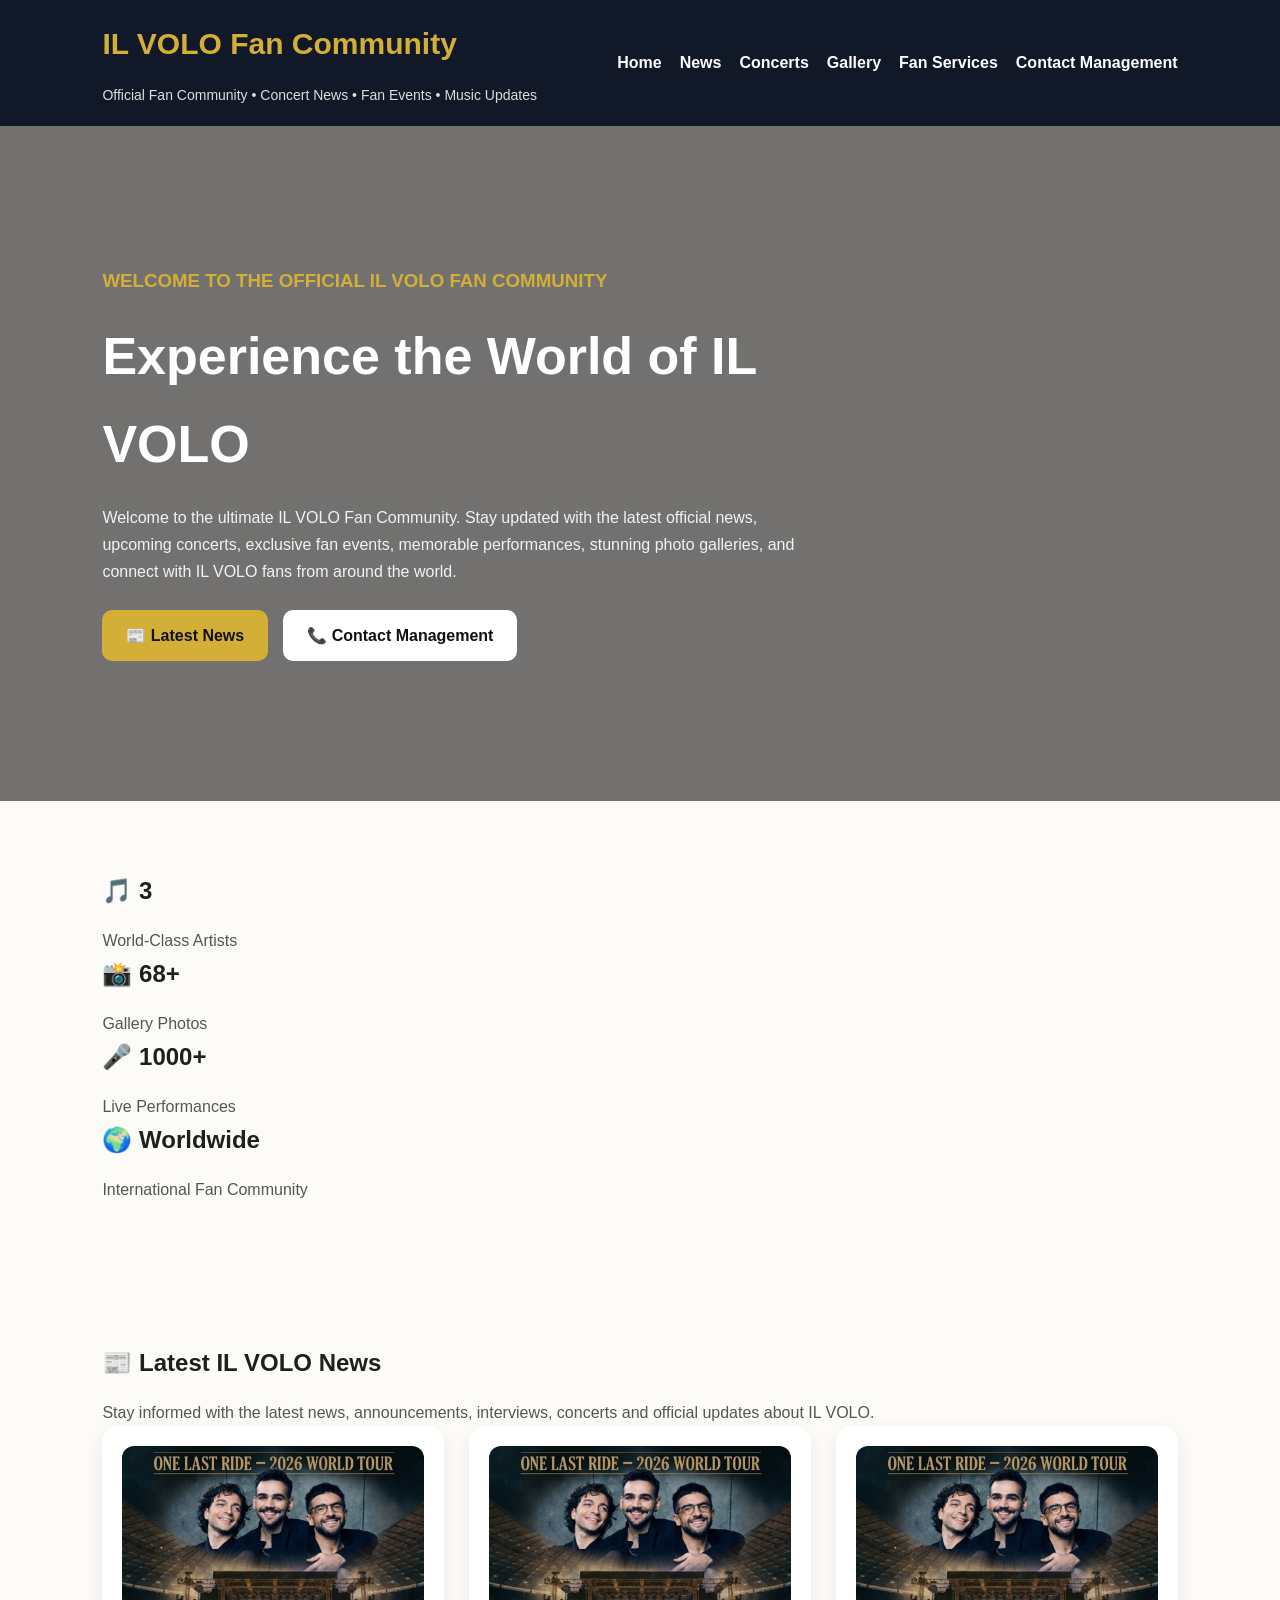
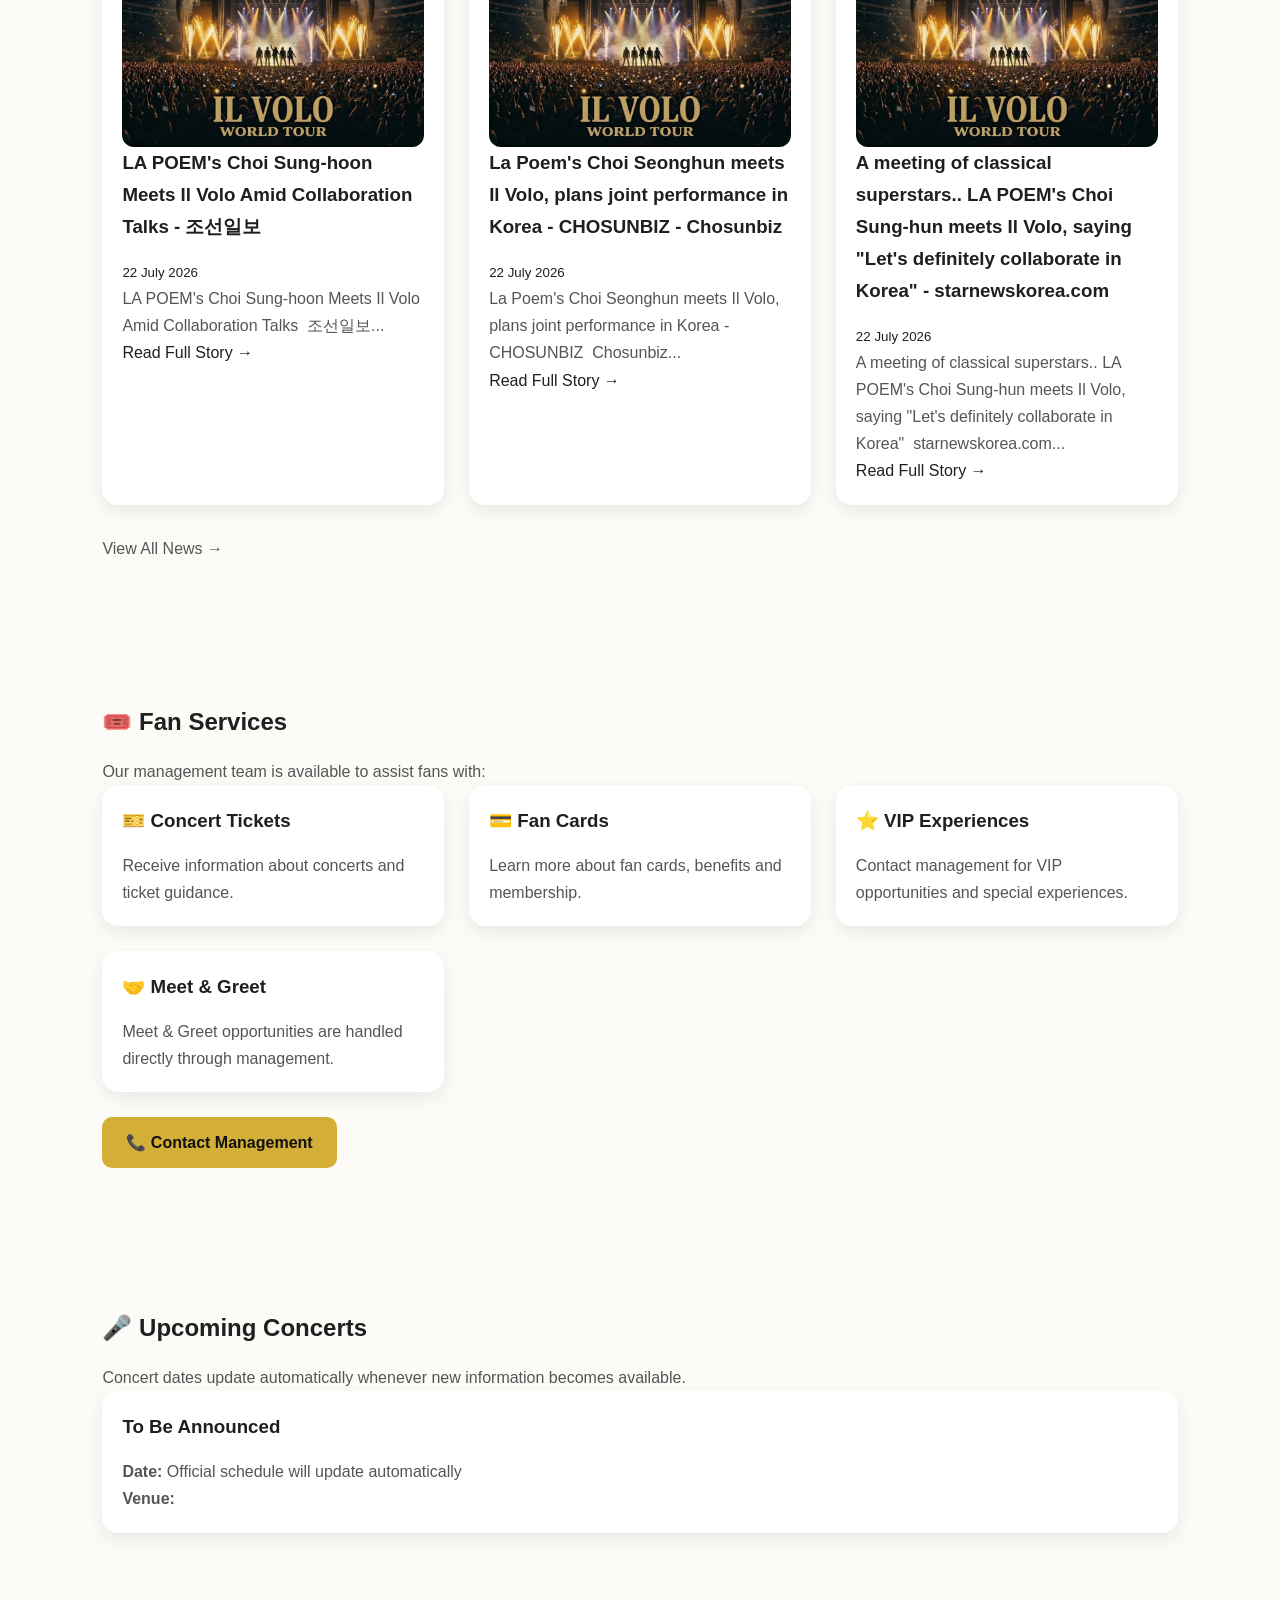
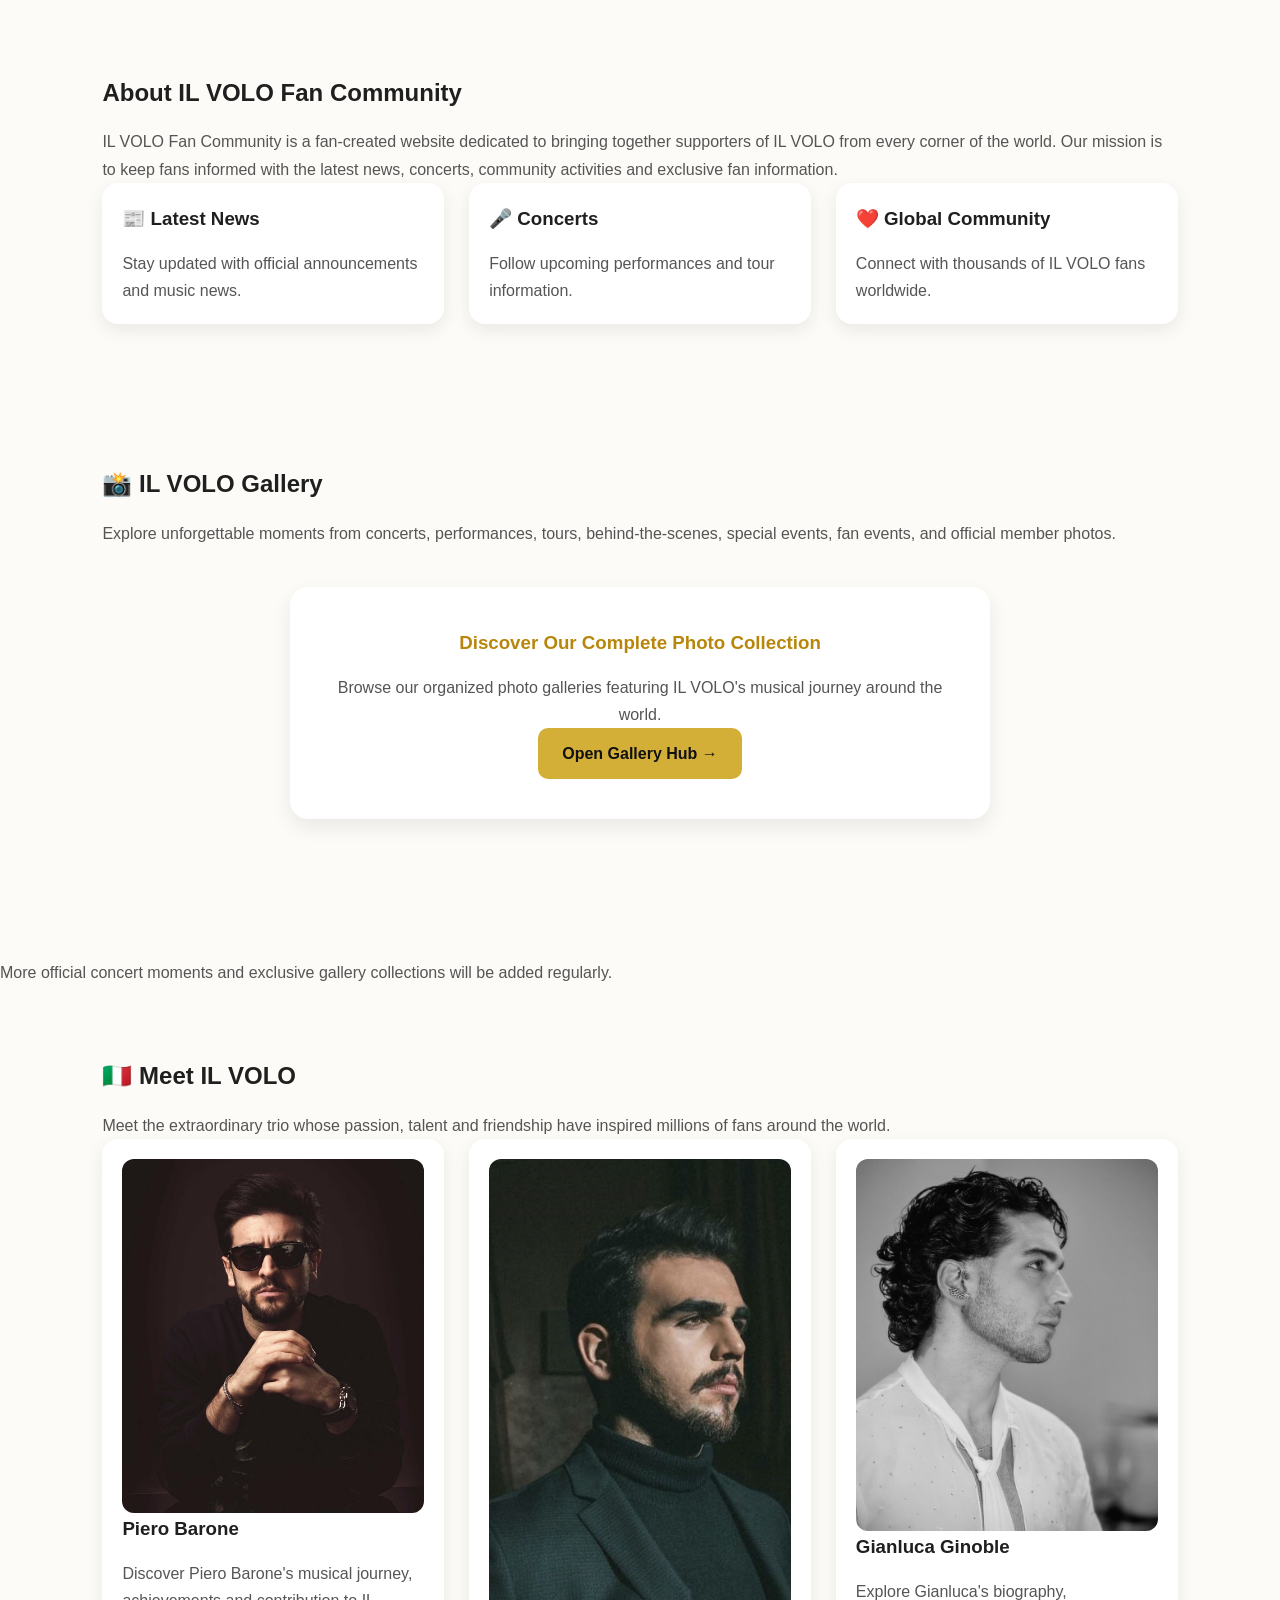
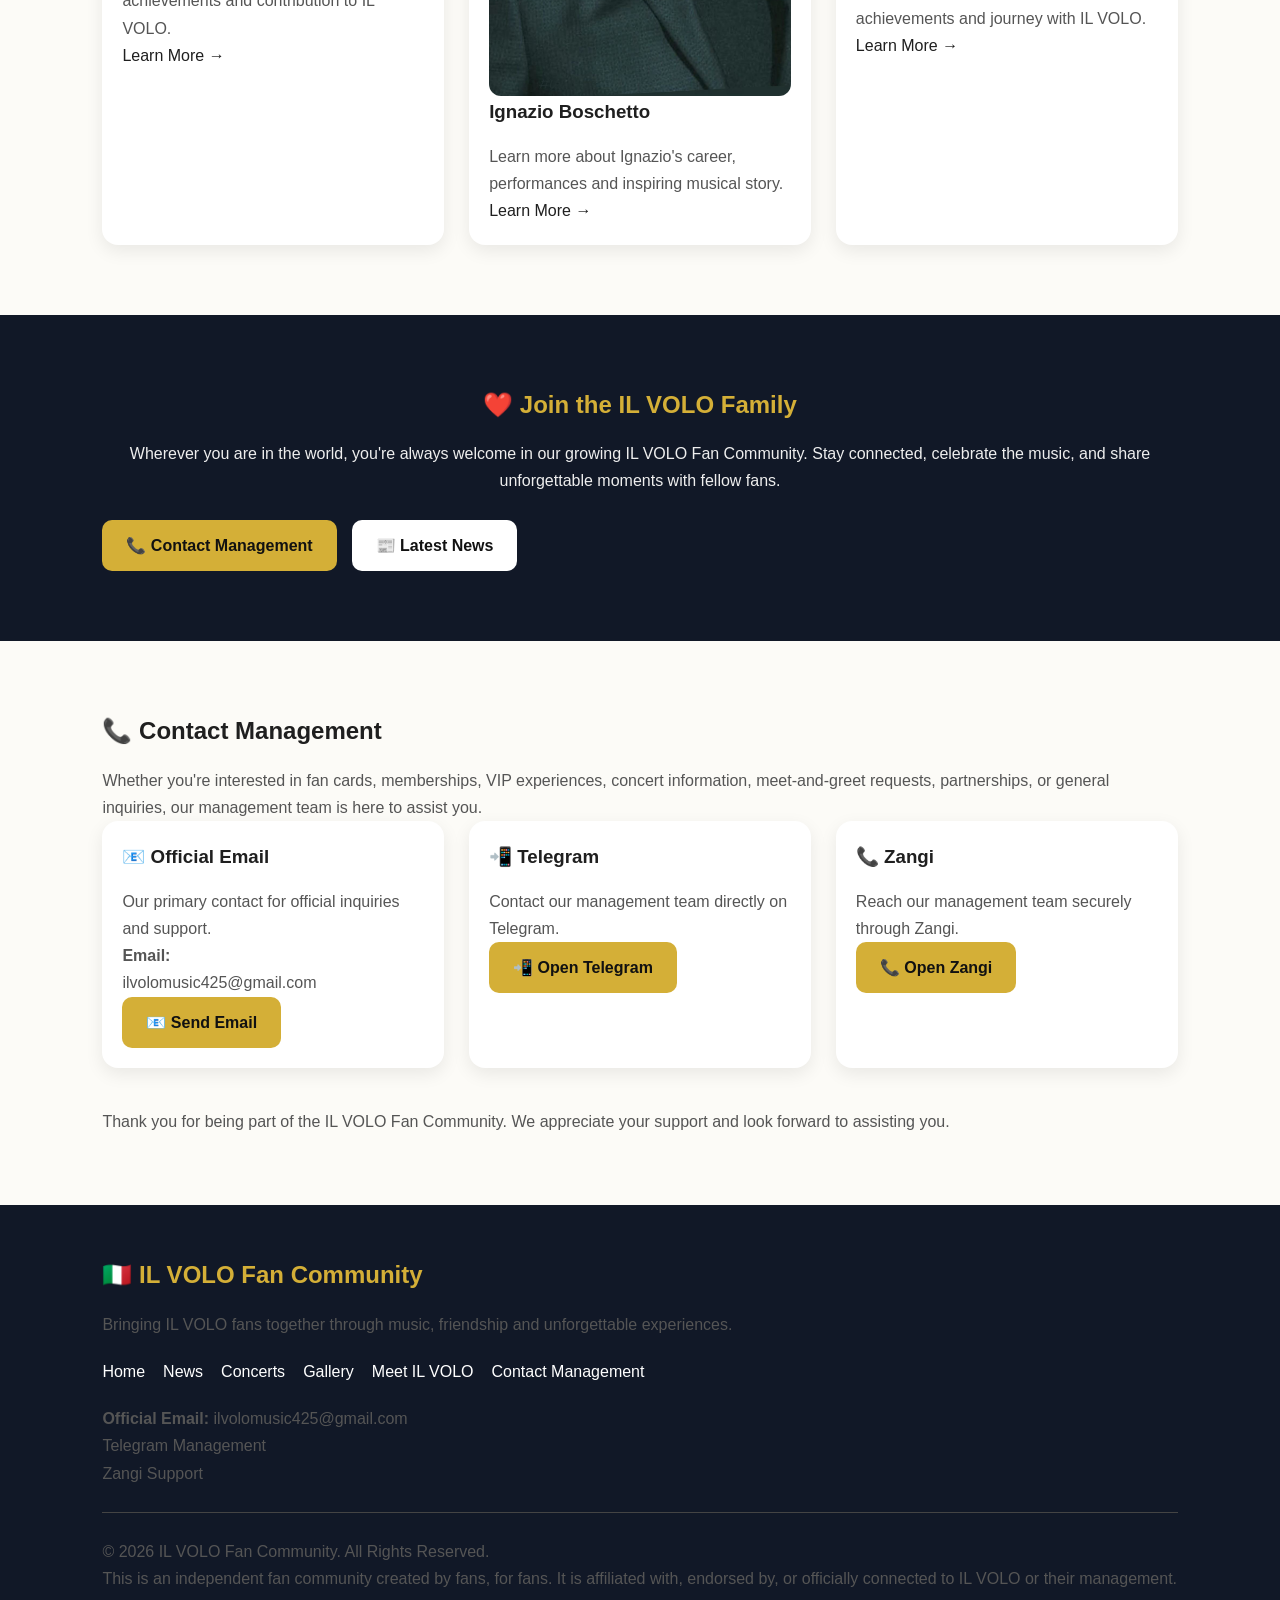
==== commit 1f8711ff: "Update index.html" ====
--- a/index.html
+++ b/index.html
@@ -60,7 +60,29 @@
     </div>
 
 </section>
-
+<section class="stats">
+
+<div class="stat-card">
+<h2>🎵 3</h2>
+<p>World-Class Artists</p>
+</div>
+
+<div class="stat-card">
+<h2>📸 68+</h2>
+<p>Gallery Photos</p>
+</div>
+
+<div class="stat-card">
+<h2>🎤 1000+</h2>
+<p>Live Performances</p>
+</div>
+
+<div class="stat-card">
+<h2>🌍 Worldwide</h2>
+<p>International Fan Community</p>
+</div>
+
+</section>
 <section id="news" class="latest-news">
 
     <h2>📰 Latest IL VOLO News</h2>
--- a/style.css
+++ b/style.css
@@ -149,3 +149,85 @@
 .hero-content h1{font-size:36px}
 section{padding:50px 5%}
 }
+/* ==========================
+   Gallery Hub
+========================== */
+
+.gallery-hero{
+    background:linear-gradient(rgba(0,0,0,.65),rgba(0,0,0,.65)),
+    url("hero-ilvolo.JPG") center/cover;
+    color:white;
+    text-align:center;
+    padding:80px 20px;
+}
+
+.gallery-hero h1{
+    font-size:48px;
+    margin-bottom:20px;
+    color:#ffffff;
+}
+
+.gallery-hero p{
+    max-width:700px;
+    margin:auto;
+    font-size:18px;
+    color:#eeeeee;
+}
+
+.gallery-categories{
+    display:grid;
+    grid-template-columns:repeat(auto-fit,minmax(280px,1fr));
+    gap:30px;
+    padding:60px 8%;
+}
+
+.gallery-card{
+    background:white;
+    border-radius:18px;
+    padding:30px;
+    text-align:center;
+    box-shadow:0 10px 25px rgba(0,0,0,.08);
+    transition:.3s;
+}
+
+.gallery-card:hover{
+    transform:translateY(-8px);
+}
+
+.gallery-card h2{
+    color:#b8860b;
+    margin-bottom:15px;
+}
+
+.gallery-card p{
+    margin-bottom:25px;
+    color:#555;
+}
+
+.gallery-card a{
+    display:inline-block;
+    background:#b8860b;
+    color:white;
+    padding:12px 24px;
+    border-radius:10px;
+    font-weight:bold;
+}
+
+.gallery-card a:hover{
+    background:#8c6b00;
+}
+
+.gallery-preview{
+    max-width:700px;
+    margin:40px auto;
+    background:white;
+    padding:40px;
+    border-radius:18px;
+    text-align:center;
+    box-shadow:0 8px 20px rgba(0,0,0,.08);
+}
+
+.gallery-preview h3{
+    color:#b8860b;
+    margin-bottom:15px;
+}
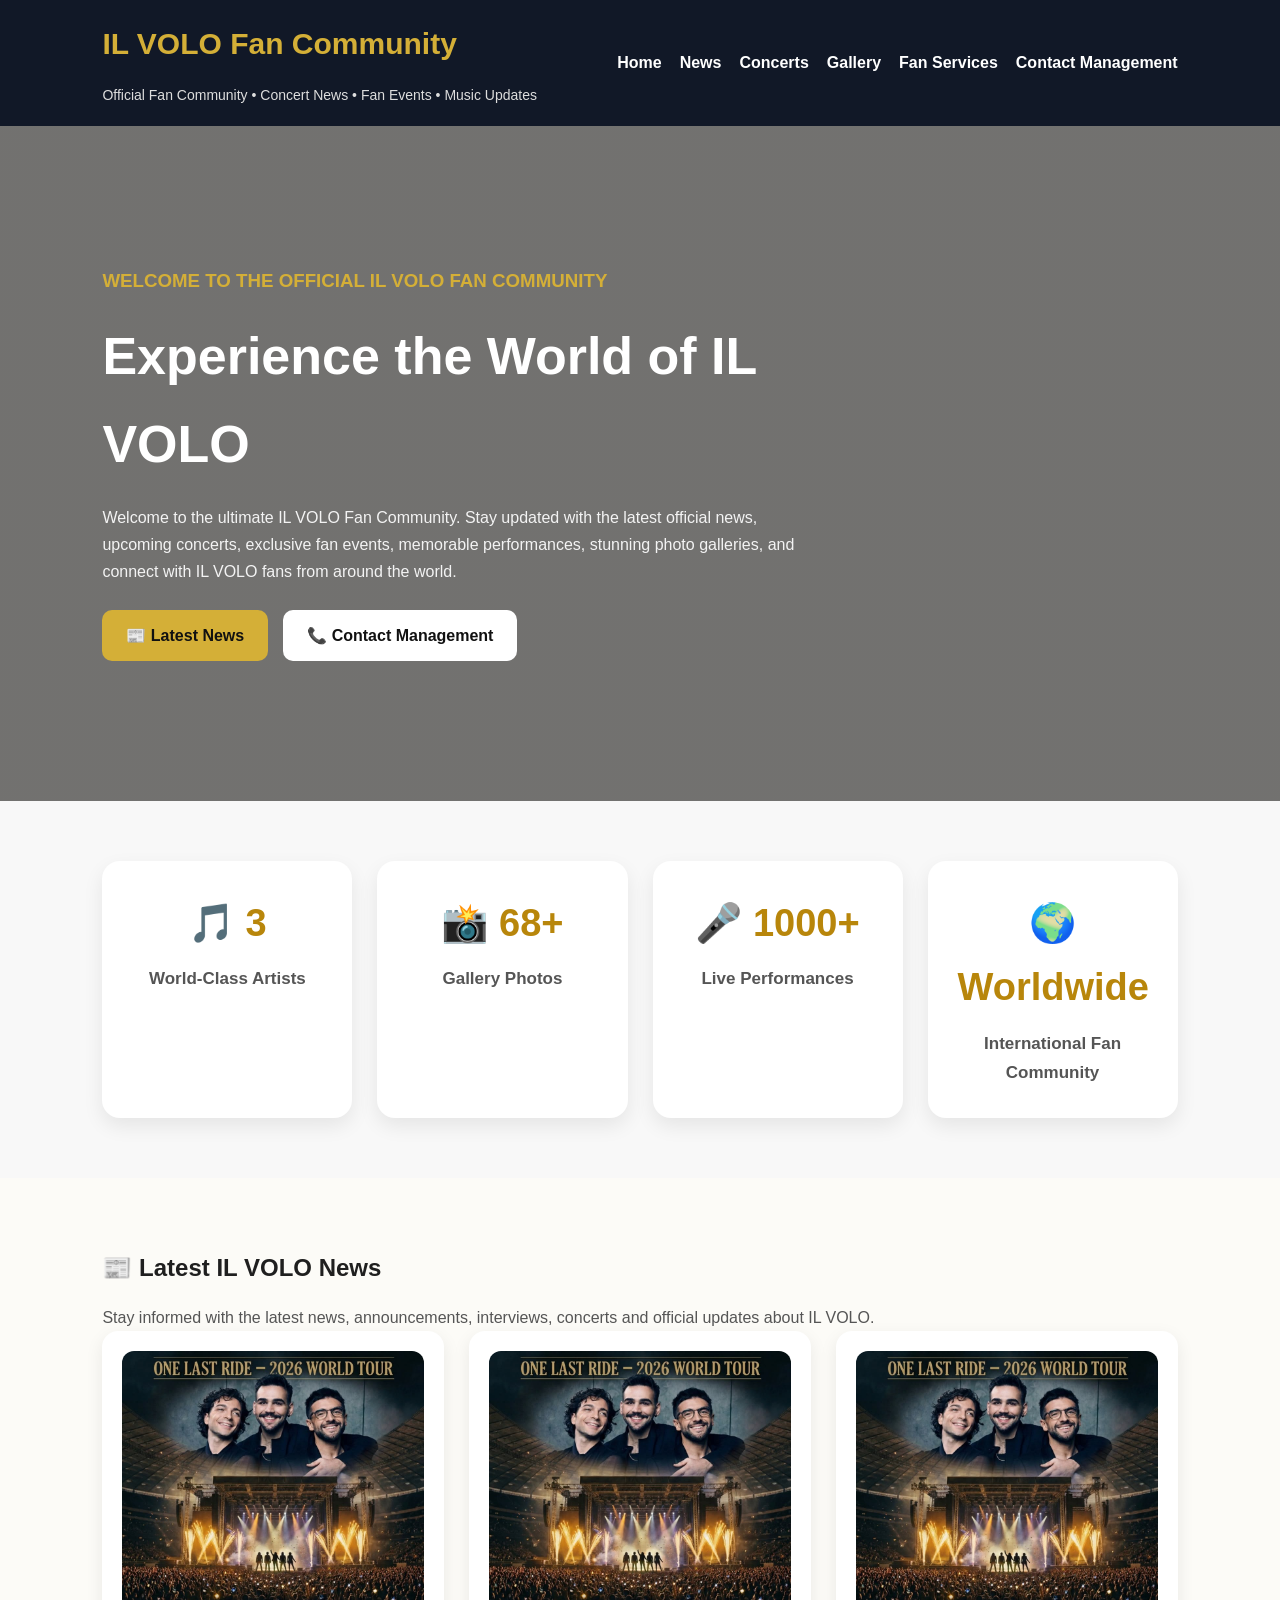
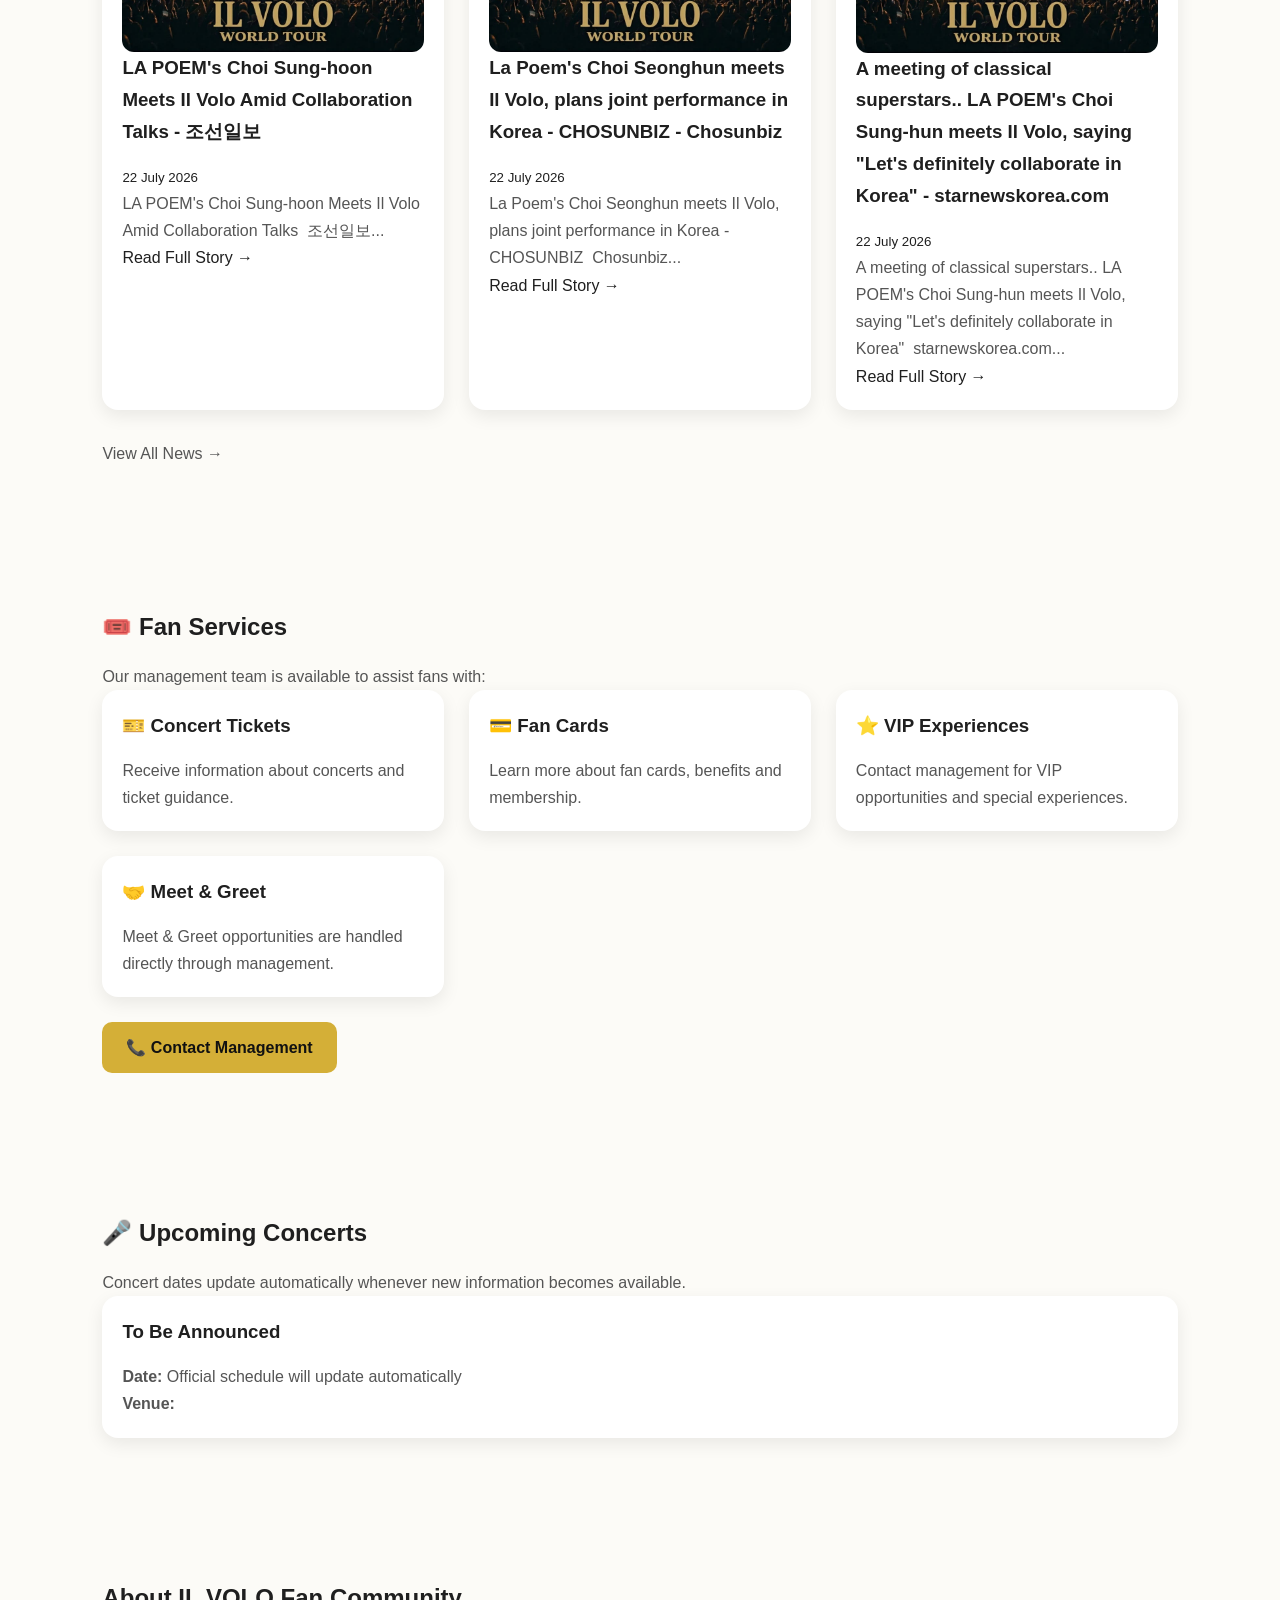
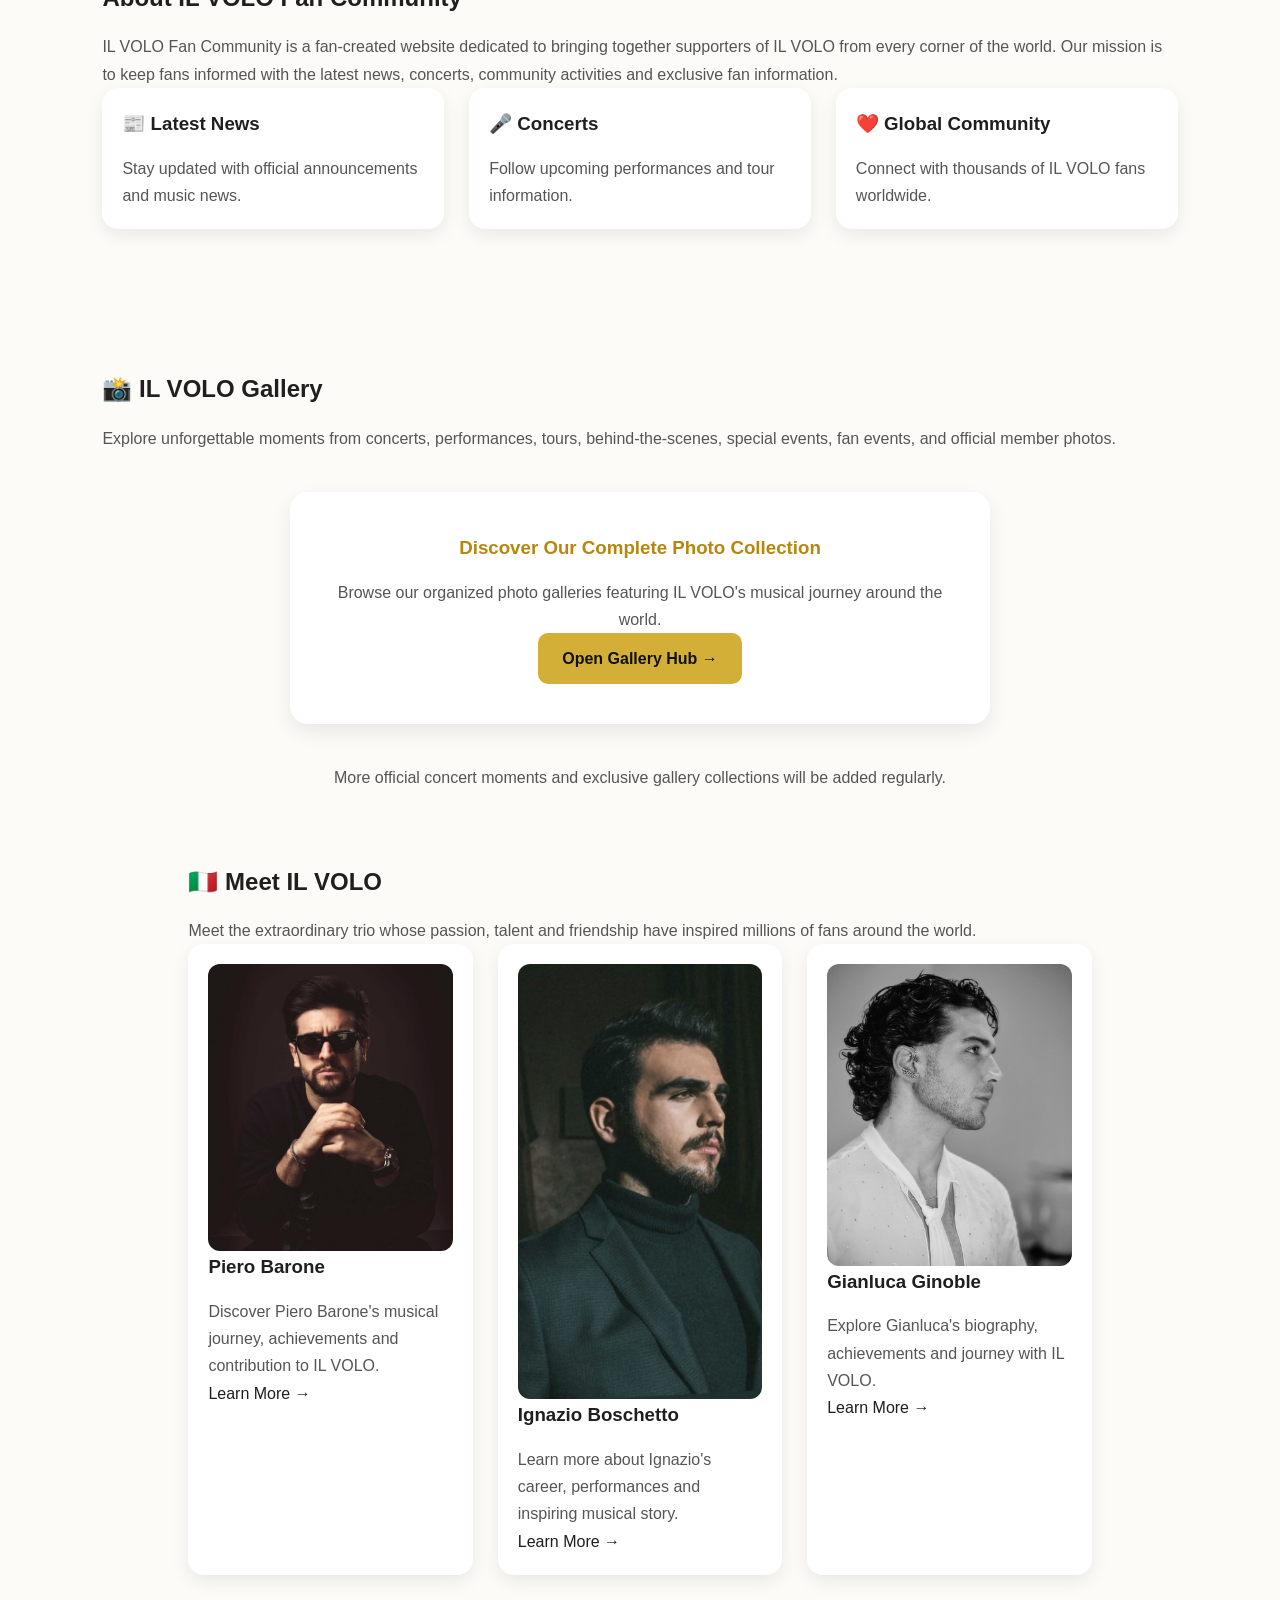
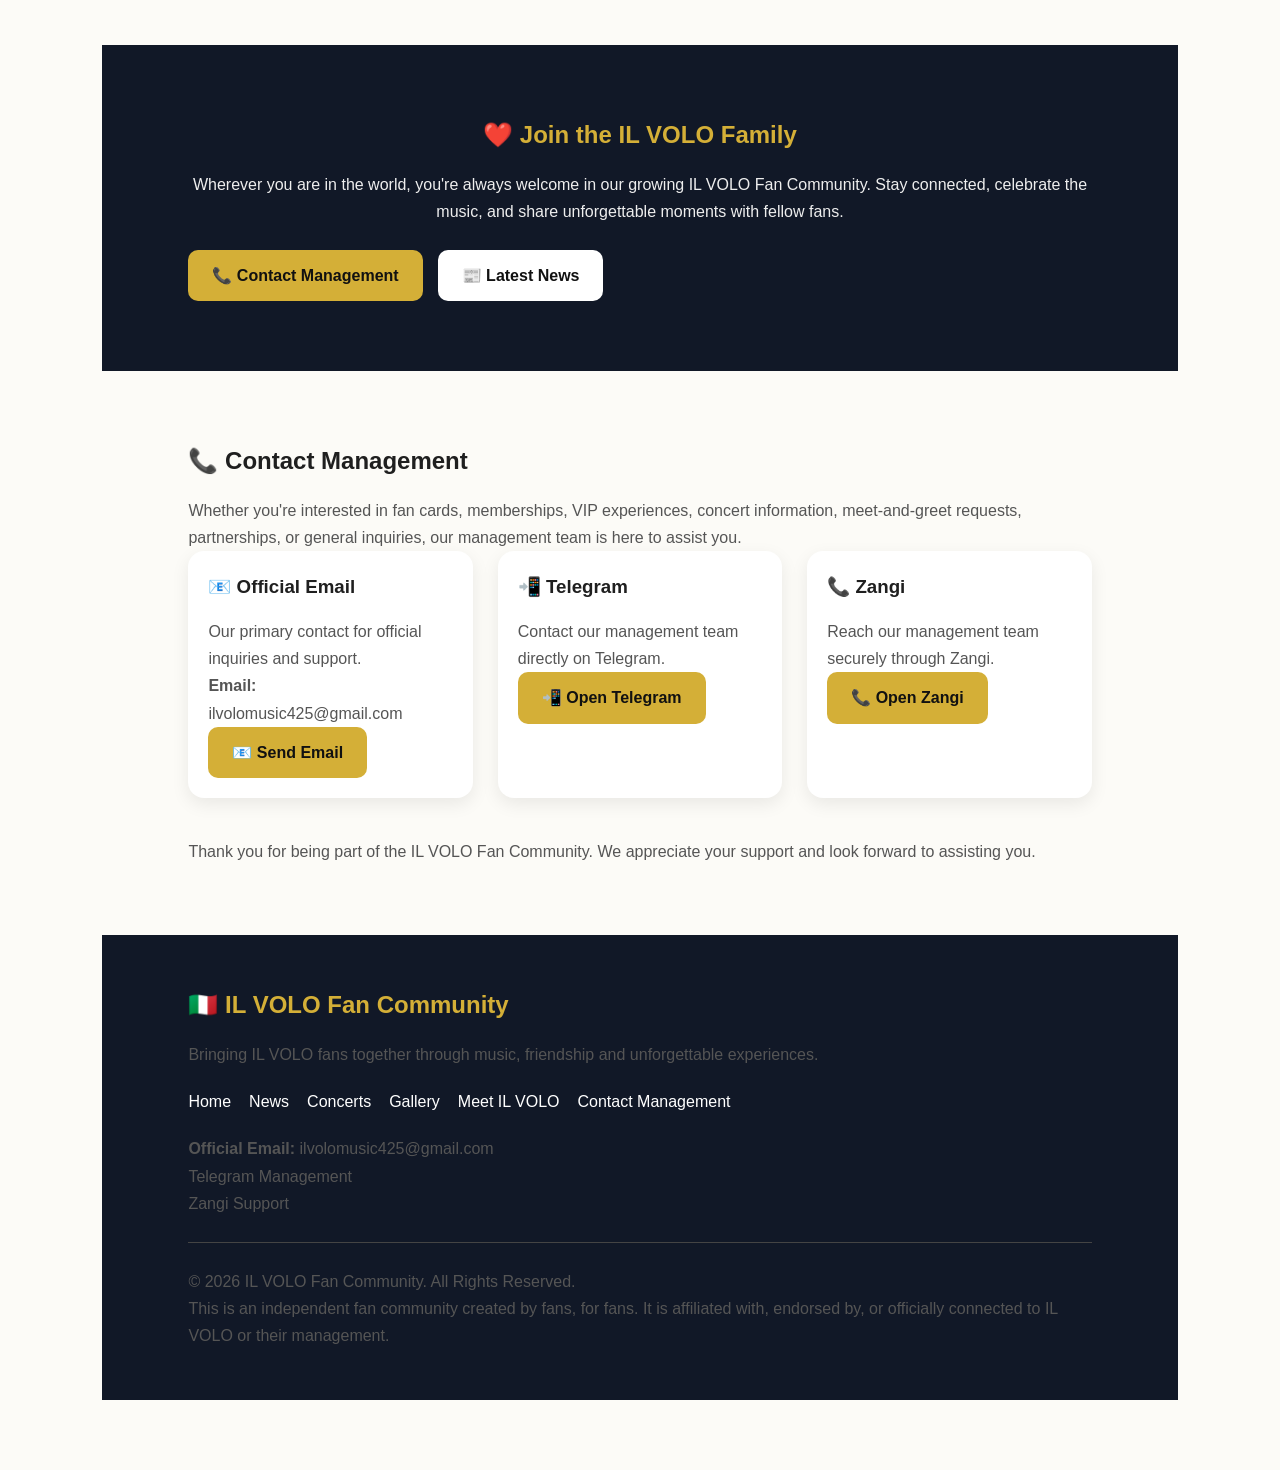
==== commit 914920b0: "Fix homepage member image paths and clean gallery section" ====
--- a/index.html
+++ b/index.html
@@ -255,13 +255,9 @@
 
 </div>
 
-</section>
-
-    <p style="margin-top:30px;">
-        More official concert moments and exclusive gallery collections will be added regularly.
-    </p>
-
-</section>
+<p style="margin-top:30px; text-align:center;">
+    More official concert moments and exclusive gallery collections will be added regularly.
+</p>
 
 <section id="members" class="members">
 
@@ -276,7 +272,7 @@
 
         <div class="member-card">
 
-            <img src="piero-barone.JPG" alt="Piero Barone">
+            <img src="images/members/piero-barone.JPG" alt="Piero Barone">
 
             <h3>Piero Barone</h3>
 
@@ -293,7 +289,7 @@
 
         <div class="member-card">
 
-            <img src="ignazio-boschetto.JPG" alt="Ignazio Boschetto">
+            <img src="images/members/ignazio-boschetto.JPG" alt="Ignazio Boschetto">
 
             <h3>Ignazio Boschetto</h3>
 
@@ -310,7 +306,7 @@
 
         <div class="member-card">
 
-            <img src="gianluca-ginoble.JPG" alt="Gianluca Ginoble">
+            <img src="images/members/gianluca-ginoble.JPG" alt="Gianluca Ginoble">
 
             <h3>Gianluca Ginoble</h3>
 
--- a/style.css
+++ b/style.css
@@ -230,4 +230,40 @@
 .gallery-preview h3{
     color:#b8860b;
     margin-bottom:15px;
+}
+/* ==========================
+   Statistics Section
+========================== */
+
+.stats{
+display:grid;
+grid-template-columns:repeat(auto-fit,minmax(220px,1fr));
+gap:25px;
+padding:60px 8%;
+background:#f8f8f8;
+}
+
+.stat-card{
+background:white;
+padding:30px;
+border-radius:18px;
+text-align:center;
+box-shadow:0 8px 20px rgba(0,0,0,.08);
+transition:.3s;
+}
+
+.stat-card:hover{
+transform:translateY(-8px);
+}
+
+.stat-card h2{
+font-size:38px;
+color:#b8860b;
+margin-bottom:10px;
+}
+
+.stat-card p{
+font-size:17px;
+color:#555;
+font-weight:600;
 }
